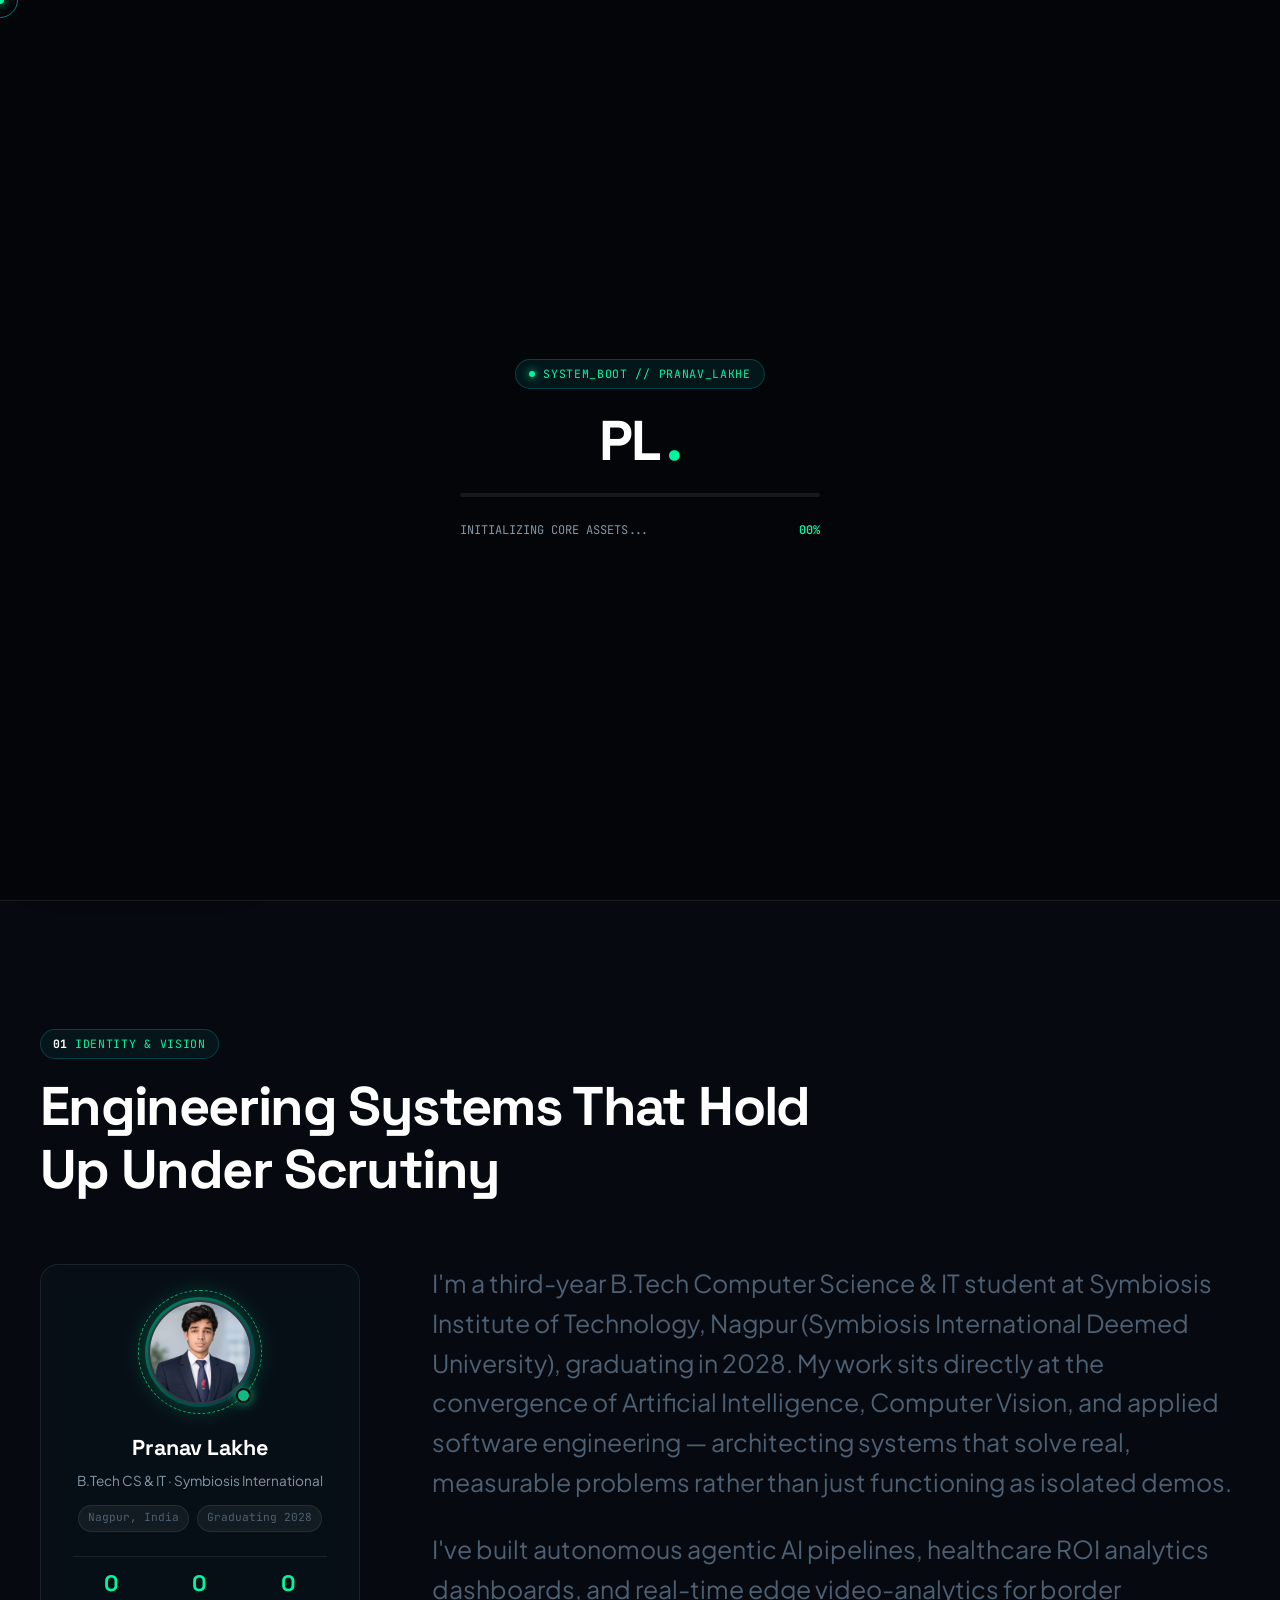
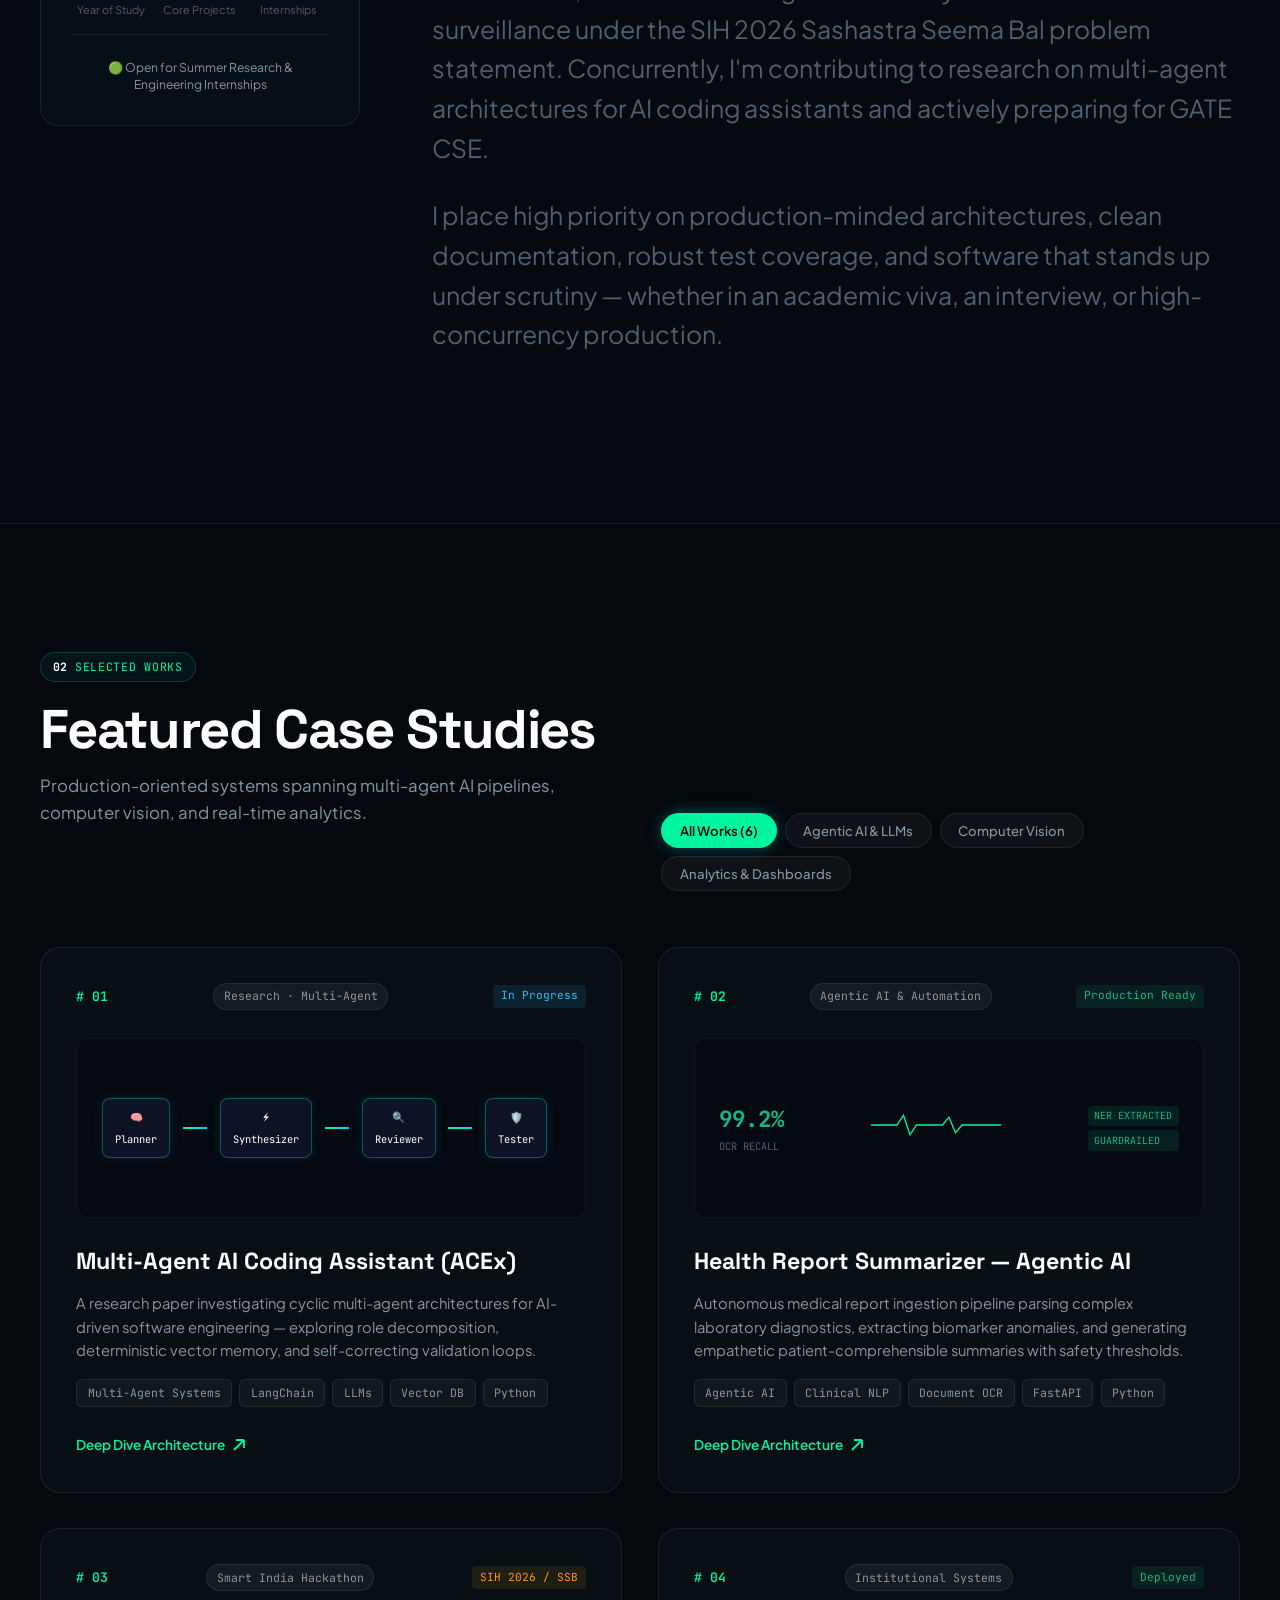
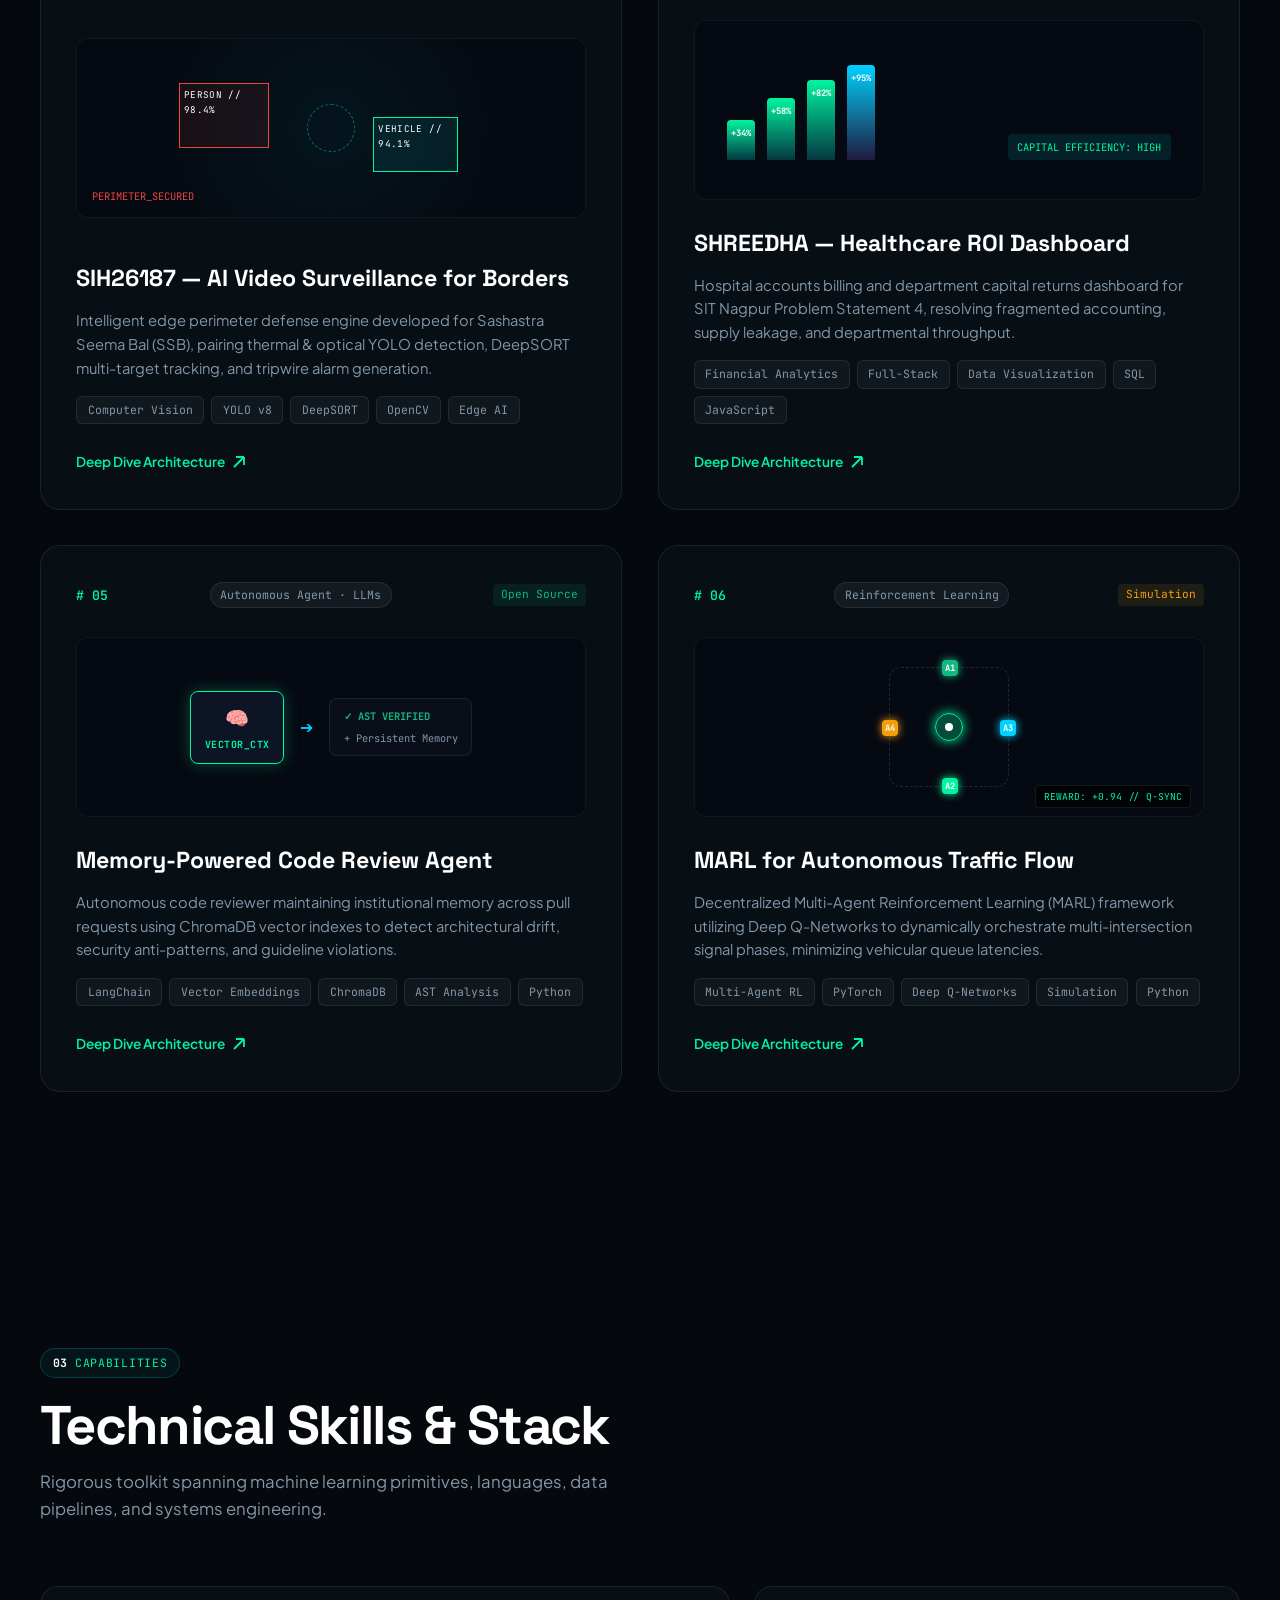
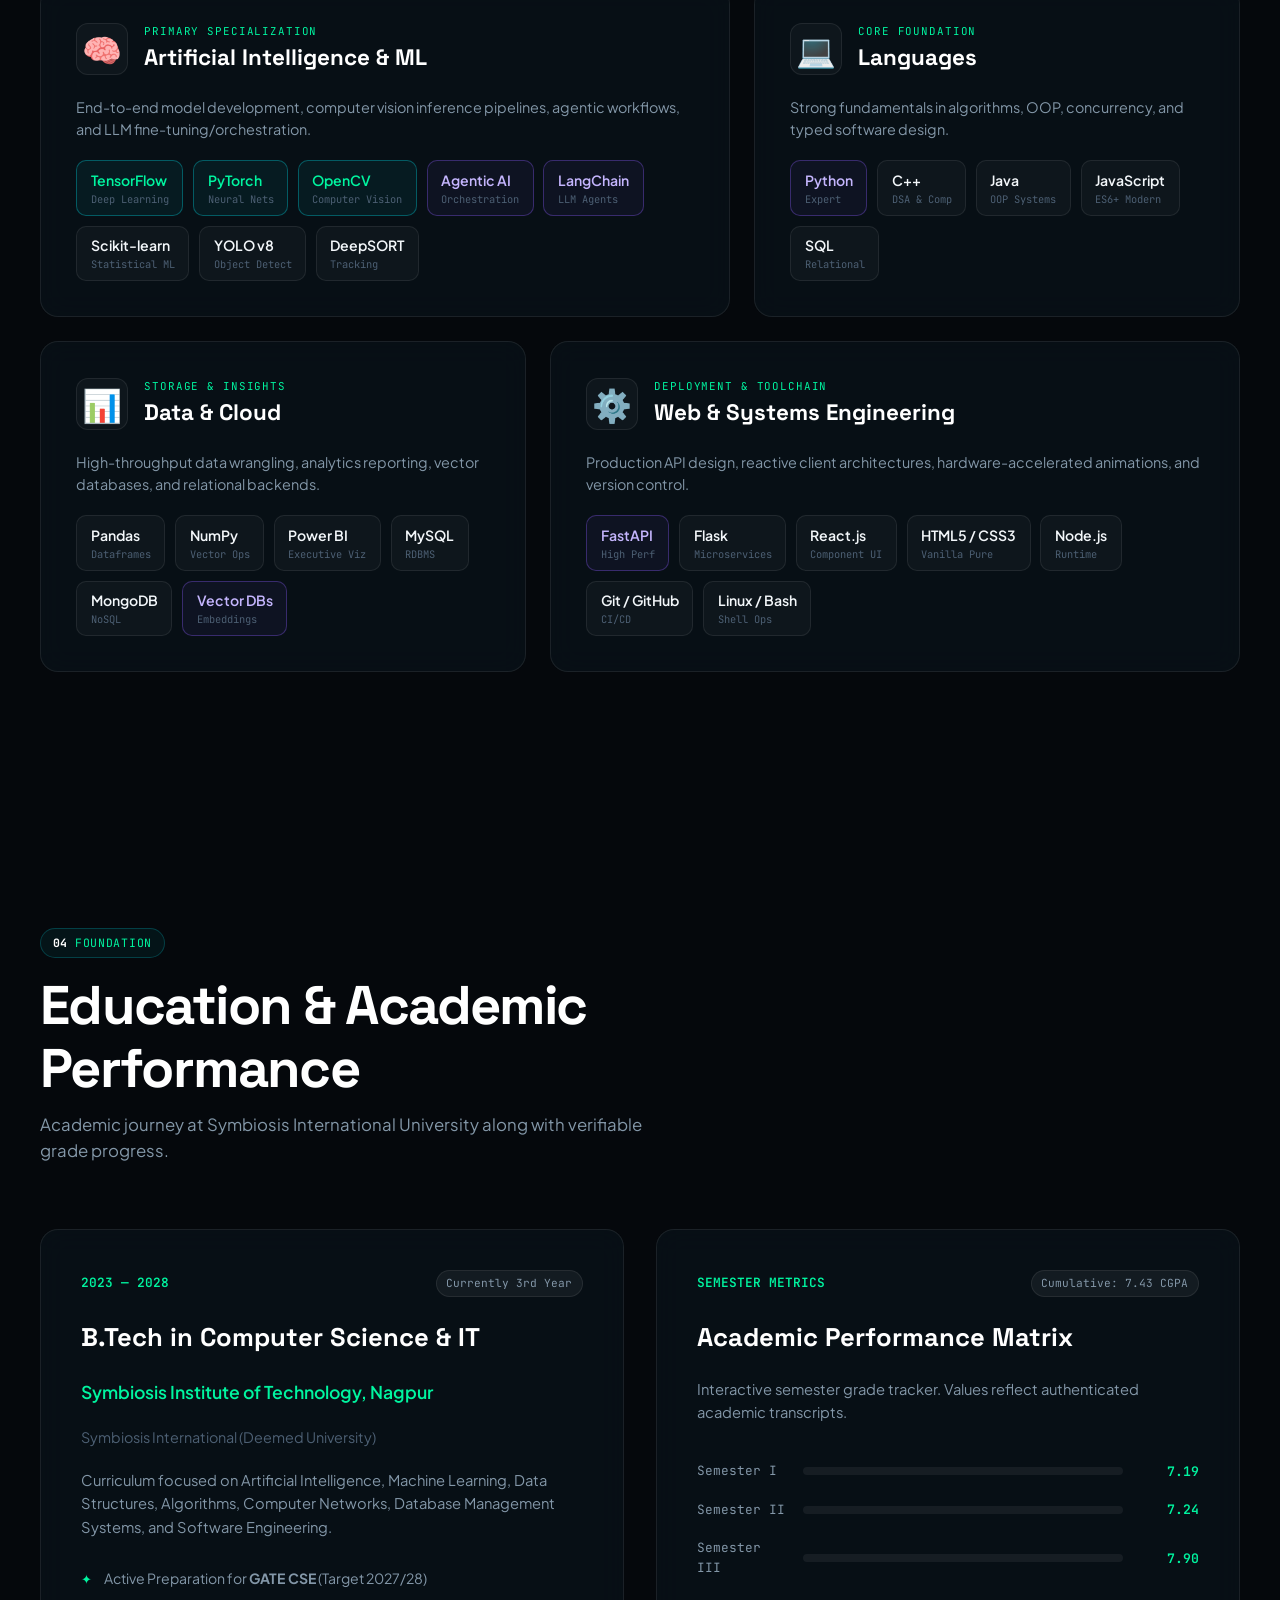
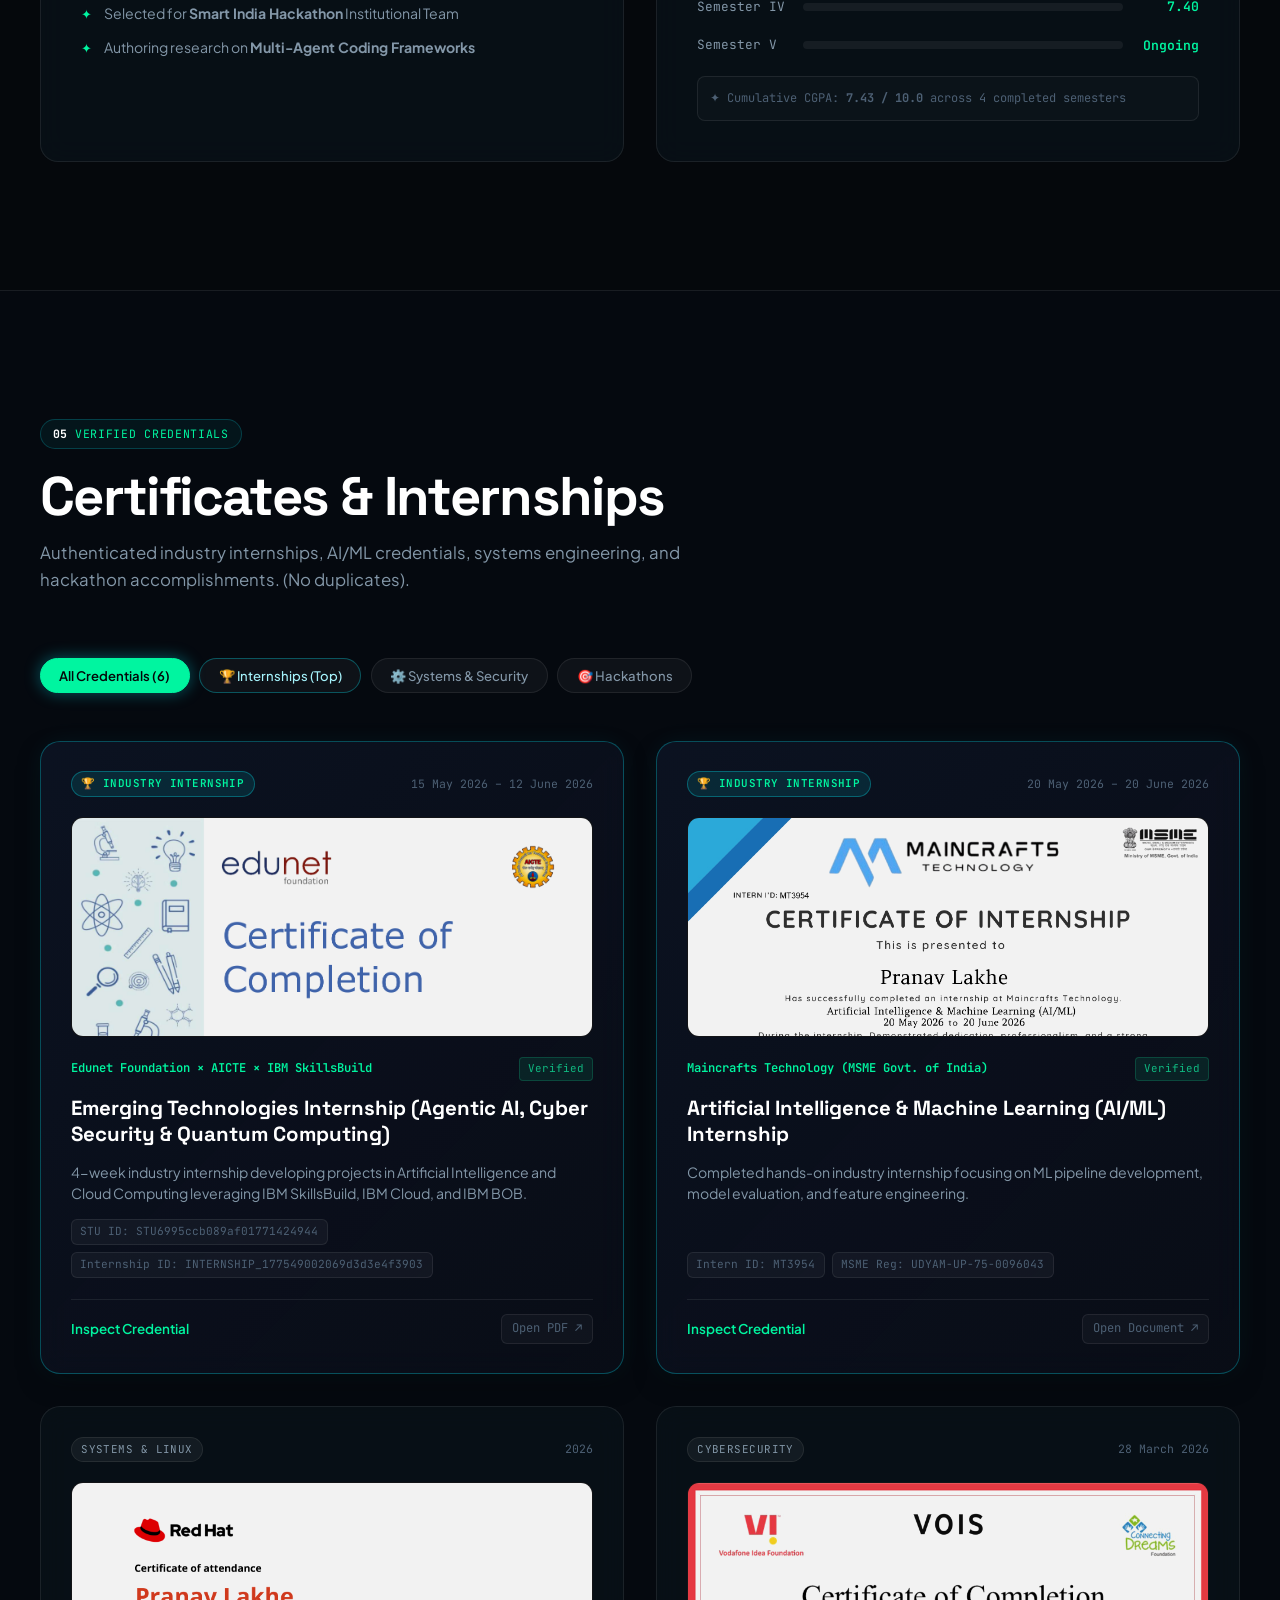
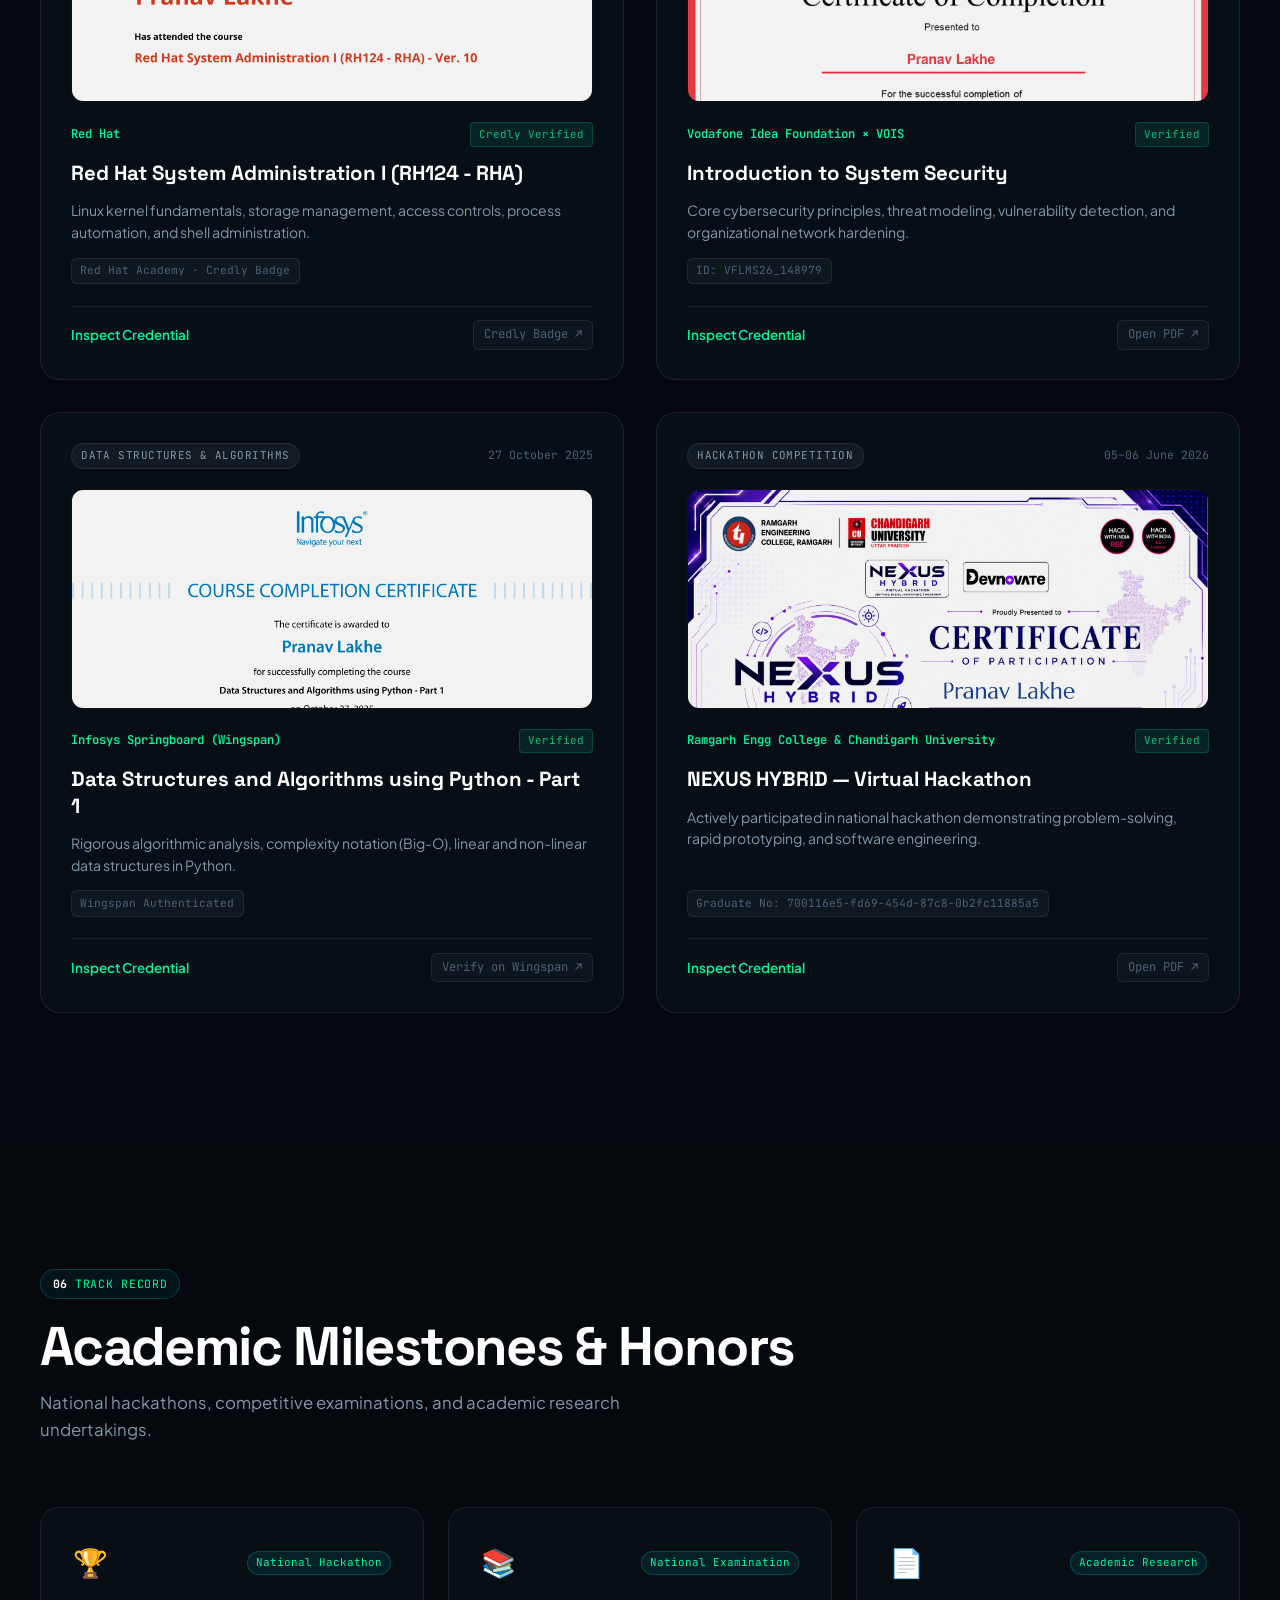
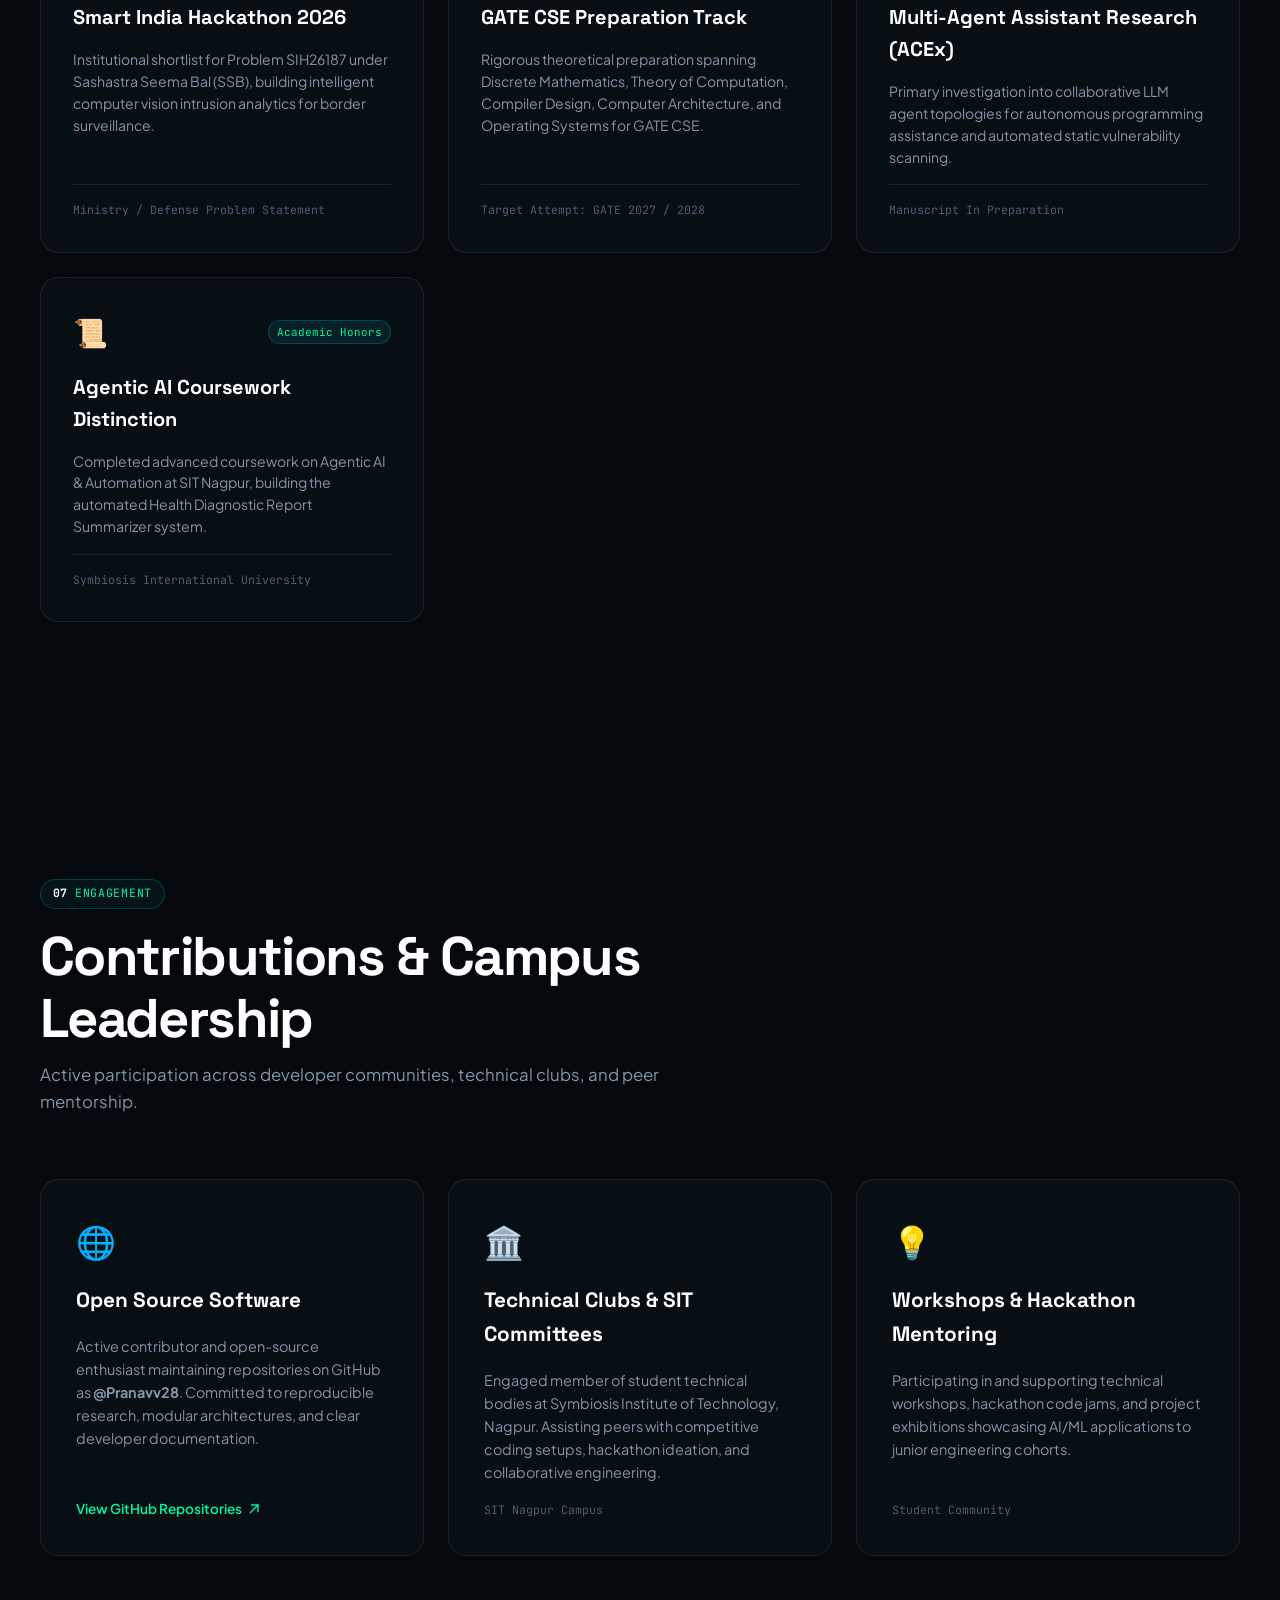
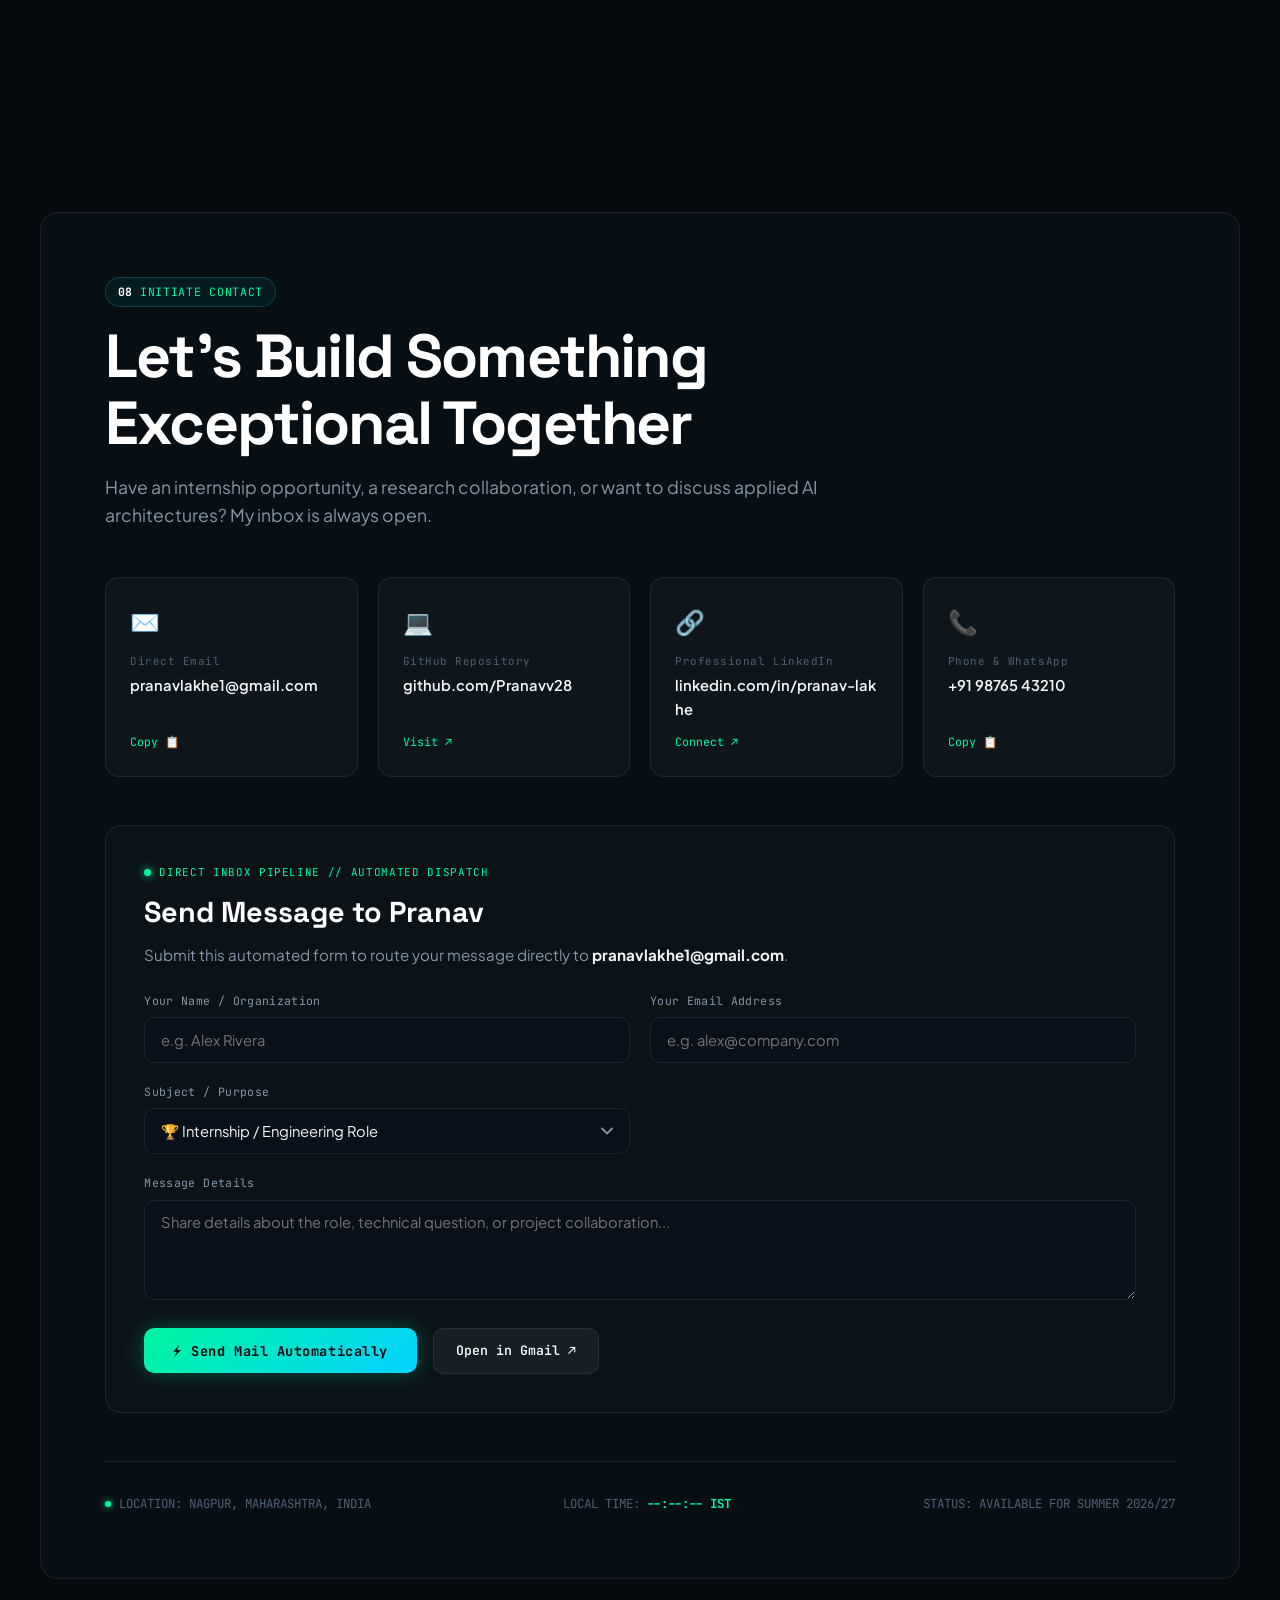
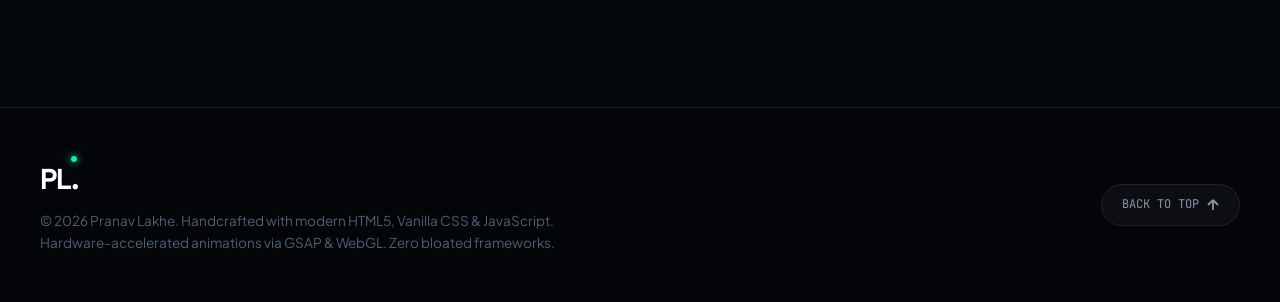
==== files/index.html @ 6ea64208 "Initial commit: Pranav Lakhe Developer Portfolio with dynamic multi-theme engine and authenticated c" ====
<!DOCTYPE html>
<html lang="en">

<head>
  <meta charset="UTF-8" />
  <meta name="viewport" content="width=device-width, initial-scale=1.0" />
  <meta name="description"
    content="Pranav Lakhe — B.Tech Computer Science & IT (2028) at SIT Nagpur. AI/ML Engineer specializing in Agentic AI pipelines, Computer Vision, and High-Performance Systems." />
  <meta name="theme-color" content="#06070a" />

  <!-- OpenGraph / Social Meta Tags -->
  <meta property="og:type" content="website" />
  <meta property="og:title" content="Pranav Lakhe — AI/ML & Systems Developer" />
  <meta property="og:description"
    content="B.Tech CS & IT student building Agentic AI, Computer Vision, and Production Systems." />
  <meta property="og:url" content="https://github.com/Pranavv28" />

  <!-- Favicon -->
  <link rel="icon"
    href="data:image/svg+xml,<svg xmlns='http://www.w3.org/2000/svg' viewBox='0 0 100 100'><text y='.9em' font-size='90'>⚡</text></svg>" />

  <!-- Typography: Google Fonts (Space Grotesk + Plus Jakarta Sans + JetBrains Mono) -->
  <link rel="preconnect" href="https://fonts.googleapis.com" />
  <link rel="preconnect" href="https://fonts.gstatic.com" crossorigin />
  <link
    href="https://fonts.googleapis.com/css2?family=JetBrains+Mono:wght@400;500;600&family=Plus+Jakarta+Sans:wght@300;400;500;600;700;800&family=Space+Grotesk:wght@500;600;700;800&display=swap"
    rel="stylesheet" />

  <title>Pranav Lakhe — AI/ML Engineer &amp; Systems Developer</title>
  <link rel="stylesheet" href="style.css" />
</head>

<body>

  <!-- Film Grain Overlay -->
  <div class="grain-overlay" aria-hidden="true"></div>

  <!-- Hardware-Accelerated Dynamic Live Background Canvas -->
  <canvas id="liveBackgroundCanvas" class="live-background-canvas" aria-hidden="true"></canvas>

  <!-- Preloader Screen -->
  <div class="preloader" id="preloader" aria-hidden="true">
    <div class="preloader-inner">
      <div class="preloader-badge">
        <span class="sys-dot"></span>
        <span class="sys-text">SYSTEM_BOOT // PRANAV_LAKHE</span>
      </div>
      <div class="preloader-brand">
        <span class="brand-monogram">PL</span>
        <span class="brand-accent">.</span>
      </div>
      <div class="preloader-progress-track">
        <div class="preloader-progress-fill" id="preloaderFill"></div>
      </div>
      <div class="preloader-status-row">
        <span class="preloader-log" id="preloaderLog">INITIALIZING CORE ASSETS...</span>
        <span class="preloader-counter" id="preloaderCounter">00%</span>
      </div>
    </div>
  </div>

  <!-- Dynamic Cursor -->
  <div class="custom-cursor" id="customCursor" aria-hidden="true">
    <div class="cursor-dot"></div>
    <div class="cursor-ring"></div>
    <div class="cursor-badge" id="cursorBadge">VIEW</div>
  </div>

  <!-- Scroll Progress Indicator -->
  <div class="scroll-progress-bar" id="progressBar" aria-hidden="true"></div>

  <!-- Navigation Bar -->
  <header class="site-header" id="navbar">
    <div class="nav-container">
      <a href="#hero" class="nav-brand" aria-label="Pranav Lakhe Home">
        <img src="profile.jpg" alt="Pranav Lakhe" class="nav-brand-avatar" />
        <span class="brand-letters">PL</span>
        <span class="brand-dot"></span>
        <span class="brand-tag">DEV // 2028</span>
      </a>

      <!-- Center Status Badge -->
      <div class="nav-status-badge">
        <span class="status-pulse"></span>
        <span class="status-text">AVAILABLE FOR RESEARCH &amp; ROLES</span>
      </div>

      <!-- Action & Navigation Links -->
      <nav class="nav-menu" id="navLinks" aria-label="Main Navigation">
        <ul class="nav-list">
          <li><a href="#about" class="nav-link"><span class="nav-idx">01</span> About</a></li>
          <li><a href="#projects" class="nav-link"><span class="nav-idx">02</span> Works</a></li>
          <li><a href="#skills" class="nav-link"><span class="nav-idx">03</span> Skills</a></li>
          <li><a href="#education" class="nav-link"><span class="nav-idx">04</span> Academic</a></li>
          <li><a href="#certificates" class="nav-link"><span class="nav-idx">05</span> Certificates</a></li>
          <li><a href="#achievements" class="nav-link"><span class="nav-idx">06</span> Milestones</a></li>
          <li><a href="#contact" class="nav-link"><span class="nav-idx">07</span> Contact</a></li>
        </ul>
      </nav>

      <div class="nav-actions">
        <!-- Interactive Theme Palette Switcher -->
        <button type="button" class="theme-palette-btn" id="themeToggleBtn"
          title="Switch Color Theme (Emerald / Violet / Solar / Cyan)" aria-label="Switch Theme Palette">
          <span class="theme-btn-icon">🎨</span>
          <span class="theme-btn-dot"></span>
          <span class="theme-title">Theme: <strong id="currentThemeLabel">Emerald</strong></span>
        </button>

        <button type="button" class="cmd-palette-btn" id="cmdTriggerBtn" title="Open Command Terminal (Ctrl + K)">
          <span class="cmd-icon">⚡</span>
          <span class="cmd-title">Cmd</span>
          <kbd class="cmd-shortcut">Ctrl K</kbd>
        </button>

        <button type="button" class="mobile-nav-toggle" id="navToggle" aria-label="Toggle navigation menu"
          aria-expanded="false">
          <span class="toggle-line"></span>
          <span class="toggle-line"></span>
        </button>
      </div>
    </div>
  </header>

  <!-- Main Content Wrap -->
  <main id="mainContent">

    <!-- HERO SECTION -->
    <section class="hero-section" id="hero">
      <!-- Ambient Canvas / 3D Background -->
      <div class="hero-canvas-wrap" id="vanta-hero" aria-hidden="true">
        <canvas id="neuralCanvas"></canvas>
        <div class="hero-radial-glow glow-cyan"></div>
        <div class="hero-radial-glow glow-violet"></div>
        <div class="hero-grid-pattern"></div>
      </div>

      <!-- Slanted Kinetic Marquee Tracks (Distinct High-Energy Background) -->
      <div class="hero-marquee-tracks" aria-hidden="true">
        <div class="marquee-track track-left" id="heroTrackLeft">
          <div class="marquee-stream">
            <span>AGENTIC AI</span><span class="star">✦</span>
            <span>COMPUTER VISION</span><span class="star">✦</span>
            <span>MULTI-AGENT SYSTEMS</span><span class="star">✦</span>
            <span>EDGE INFERENCE</span><span class="star">✦</span>
            <span>FULL-STACK ARCHITECTURE</span><span class="star">✦</span>
            <span>AGENTIC AI</span><span class="star">✦</span>
            <span>COMPUTER VISION</span><span class="star">✦</span>
            <span>MULTI-AGENT SYSTEMS</span><span class="star">✦</span>
          </div>
          <div class="marquee-stream" aria-hidden="true">
            <span>AGENTIC AI</span><span class="star">✦</span>
            <span>COMPUTER VISION</span><span class="star">✦</span>
            <span>MULTI-AGENT SYSTEMS</span><span class="star">✦</span>
            <span>EDGE INFERENCE</span><span class="star">✦</span>
            <span>FULL-STACK ARCHITECTURE</span><span class="star">✦</span>
            <span>AGENTIC AI</span><span class="star">✦</span>
            <span>COMPUTER VISION</span><span class="star">✦</span>
            <span>MULTI-AGENT SYSTEMS</span><span class="star">✦</span>
          </div>
        </div>

        <div class="marquee-track track-right" id="heroTrackRight">
          <div class="marquee-stream">
            <span>PRANAV LAKHE</span><span class="star">✦</span>
            <span>SIT NAGPUR '28</span><span class="star">✦</span>
            <span>SIH 2026 SURVEILLANCE</span><span class="star">✦</span>
            <span>GATE CSE ASPIRANT</span><span class="star">✦</span>
            <span>PROBLEM SOLVER</span><span class="star">✦</span>
            <span>PRANAV LAKHE</span><span class="star">✦</span>
            <span>SIT NAGPUR '28</span><span class="star">✦</span>
            <span>SIH 2026 SURVEILLANCE</span><span class="star">✦</span>
          </div>
          <div class="marquee-stream" aria-hidden="true">
            <span>PRANAV LAKHE</span><span class="star">✦</span>
            <span>SIT NAGPUR '28</span><span class="star">✦</span>
            <span>SIH 2026 SURVEILLANCE</span><span class="star">✦</span>
            <span>GATE CSE ASPIRANT</span><span class="star">✦</span>
            <span>PROBLEM SOLVER</span><span class="star">✦</span>
            <span>PRANAV LAKHE</span><span class="star">✦</span>
            <span>SIT NAGPUR '28</span><span class="star">✦</span>
            <span>SIH 2026 SURVEILLANCE</span><span class="star">✦</span>
          </div>
        </div>
      </div>

      <!-- Hero Centerpiece Stage -->
      <div class="hero-stage container">
        <div class="hero-telemetry-pill reveal">
          <img src="profile.jpg" alt="Pranav Lakhe" class="hero-pill-avatar" />
          <span class="telemetry-node"></span>
          <span class="telemetry-label">SIT NAGPUR </span>
          <span class="telemetry-badge">BATCH OF 2028</span>
        </div>

        <div class="hero-title-container">
          <p class="hero-kicker reveal">SOFTWARE ENGINEER &amp; AI RESEARCHER</p>
          <h1 class="hero-headline">
            <span class="hero-line reveal-line" data-scramble="PRANAV">PRANAV</span>
            <span class="hero-line hero-line-accent reveal-line" data-scramble="LAKHE">LAKHE</span>
          </h1>
          <div class="hero-aura-orb" aria-hidden="true"></div>
        </div>

        <p class="hero-lead reveal">
          Third-year <strong>B.Tech Computer Science &amp; IT</strong> student at
          <strong>Symbiosis Institute of Technology, Nagpur</strong>. Architecting agentic AI workflows,
          real-time video analytics, and production-ready intelligent software.
        </p>

        <div class="hero-actions-row reveal">
          <a href="#projects" class="btn btn-primary" data-cursor="EXPLORE">
            <span>Explore Works</span>
            <svg class="btn-arrow" width="12" height="12" viewBox="0 0 12 12" fill="none">
              <path d="M1 11L11 1M11 1H3M11 1V9" stroke="currentColor" stroke-width="1.8" stroke-linecap="round"
                stroke-linejoin="round" />
            </svg>
          </a>
          <button type="button" class="btn btn-secondary" id="heroCmdBtn" data-cursor="OPEN">
            <span class="icon">⚡</span>
            <span>Command Terminal</span>
          </button>
          <a href="resume.pdf" class="btn btn-ghost" id="resumeBtn" download data-cursor="DOWNLOAD">
            <span>Resume PDF</span>
            <svg class="btn-arrow" width="12" height="12" viewBox="0 0 12 12" fill="none">
              <path d="M6 1V8M6 8L3 5M6 8L9 5M1 11H11" stroke="currentColor" stroke-width="1.8" stroke-linecap="round"
                stroke-linejoin="round" />
            </svg>
          </a>
        </div>

        <!-- Scroll Cue -->
        <div class="hero-scroll-indicator" aria-hidden="true">
          <span class="scroll-mouse"><span class="mouse-wheel"></span></span>
          <span class="scroll-caption">SCROLL TO DISCOVER</span>
        </div>
      </div>
    </section>

    <!-- SECTION 01: ABOUT ME (Scroll-Driven Word Illumination) -->
    <section class="section about-section" id="about">
      <div class="container">
        <div class="section-meta-header reveal-up">
          <div class="section-badge">
            <span class="badge-idx">01</span>
            <span class="badge-name">IDENTITY &amp; VISION</span>
          </div>
          <h2 class="section-title">Engineering Systems That Hold Up Under Scrutiny</h2>
        </div>

        <div class="about-grid">
          <!-- Left: Cyber Metadata & Telemetry Card -->
          <div class="about-sidebar reveal-up">
            <div class="about-id-card liquid-card">
              <div class="id-card-avatar">
                <img src="profile.jpg" alt="Pranav Lakhe - Profile Picture" class="avatar-img" />
                <div class="avatar-ring"></div>
                <span class="avatar-status-dot" title="Active"></span>
              </div>
              <div class="id-card-info">
                <h3 class="id-name">Pranav Lakhe</h3>
                <p class="id-sub">B.Tech CS &amp; IT · Symbiosis International</p>
                <div class="id-tag-row">
                  <span class="id-pill">Nagpur, India</span>
                  <span class="id-pill">Graduating 2028</span>
                </div>
              </div>
              <div class="id-metrics-stack">
                <div class="id-metric-item">
                  <span class="metric-num stat-num" data-count="3">0</span>
                  <span class="metric-lbl">Year of Study</span>
                </div>
                <div class="id-metric-item">
                  <span class="metric-num stat-num" data-count="6">0</span>
                  <span class="metric-lbl">Core Projects</span>
                </div>
                <div class="id-metric-item">
                  <span class="metric-num stat-num" data-count="2">0</span>
                  <span class="metric-lbl">Internships</span>
                </div>
              </div>
              <div class="id-card-footer">
                <span class="id-status-text">🟢 Open for Summer Research &amp; Engineering Internships</span>
              </div>
            </div>
          </div>

          <!-- Right: Scroll-Driven Illuminating Statement -->
          <div class="about-content reveal-up">
            <div class="about-split-statement" id="aboutIlluminatedText">
              <!-- Rendered via JS with scroll-triggered word illumination -->
              <p class="illuminated-paragraph">
                I'm a third-year B.Tech Computer Science & IT student at Symbiosis Institute of Technology, Nagpur
                (Symbiosis International Deemed University), graduating in 2028. My work sits directly at the
                convergence of Artificial Intelligence, Computer Vision, and applied software engineering — architecting
                systems that solve real, measurable problems rather than just functioning as isolated demos.
              </p>
              <p class="illuminated-paragraph">
                I've built autonomous agentic AI pipelines, healthcare ROI analytics dashboards, and real-time edge
                video-analytics for border surveillance under the SIH 2026 Sashastra Seema Bal problem statement.
                Concurrently, I'm contributing to research on multi-agent architectures for AI coding assistants and
                actively preparing for GATE CSE.
              </p>
              <p class="illuminated-paragraph">
                I place high priority on production-minded architectures, clean documentation, robust test coverage, and
                software that stands up under scrutiny — whether in an academic viva, an interview, or high-concurrency
                production.
              </p>
            </div>
          </div>
        </div>
      </div>
    </section>

    <!-- SECTION 02: FEATURED CASES / WORKS -->
    <section class="section cases-section" id="projects">
      <div class="container">
        <div class="cases-header-row reveal-up">
          <div class="section-meta-header">
            <div class="section-badge">
              <span class="badge-idx">02</span>
              <span class="badge-name">SELECTED WORKS</span>
            </div>
            <h2 class="section-title">Featured Case Studies</h2>
            <p class="section-subtitle">Production-oriented systems spanning multi-agent AI pipelines, computer vision,
              and real-time analytics.</p>
          </div>

          <!-- Filter Pills -->
          <div class="case-filters" id="projectFilters" role="tablist" aria-label="Project Categories">
            <button class="filter-tab active" data-filter="all" role="tab" aria-selected="true">All Works (6)</button>
            <button class="filter-tab" data-filter="ai-agentic" role="tab" aria-selected="false">Agentic AI &amp;
              LLMs</button>
            <button class="filter-tab" data-filter="cv" role="tab" aria-selected="false">Computer Vision</button>
            <button class="filter-tab" data-filter="web-analytics" role="tab" aria-selected="false">Analytics &amp;
              Dashboards</button>
          </div>
        </div>

        <!-- Cases Showcase Grid -->
        <div class="cases-grid" id="projectList">

          <!-- CASE 01 -->
          <article class="case-card liquid-card reveal-up" data-category="ai-agentic" data-project-id="0">
            <div class="case-top-meta">
              <span class="case-num"># 01</span>
              <span class="case-cat-badge">Research · Multi-Agent</span>
              <span class="case-state-badge">In Progress</span>
            </div>

            <!-- Visual Schematic Frame -->
            <div class="case-visual-frame" data-cursor="VIEW">
              <div class="case-schematic schematic-agent">
                <div class="schematic-node node-planner">
                  <span class="node-icon">🧠</span>
                  <span class="node-lbl">Planner</span>
                </div>
                <div class="schematic-connector conn-1"></div>
                <div class="schematic-node node-coder">
                  <span class="node-icon">⚡</span>
                  <span class="node-lbl">Synthesizer</span>
                </div>
                <div class="schematic-connector conn-2"></div>
                <div class="schematic-node node-reviewer">
                  <span class="node-icon">🔍</span>
                  <span class="node-lbl">Reviewer</span>
                </div>
                <div class="schematic-connector conn-3"></div>
                <div class="schematic-node node-tester">
                  <span class="node-icon">🛡️</span>
                  <span class="node-lbl">Tester</span>
                </div>
                <div class="schematic-radar-circle"></div>
              </div>
            </div>

            <div class="case-content">
              <h3 class="case-title">Multi-Agent AI Coding Assistant (ACEx)</h3>
              <p class="case-description">
                A research paper investigating cyclic multi-agent architectures for AI-driven software engineering —
                exploring role decomposition, deterministic vector memory, and self-correcting validation loops.
              </p>
              <div class="case-stack-tags">
                <span class="stack-pill">Multi-Agent Systems</span>
                <span class="stack-pill">LangChain</span>
                <span class="stack-pill">LLMs</span>
                <span class="stack-pill">Vector DB</span>
                <span class="stack-pill">Python</span>
              </div>
              <div class="case-actions">
                <button type="button" class="btn-case-modal project-link-btn" data-open-modal="0">
                  <span>Deep Dive Architecture</span>
                  <svg width="12" height="12" viewBox="0 0 12 12" fill="none">
                    <path d="M1 11L11 1M11 1H3M11 1V9" stroke="currentColor" stroke-width="1.8" />
                  </svg>
                </button>
              </div>
            </div>
          </article>

          <!-- CASE 02 -->
          <article class="case-card liquid-card reveal-up" data-category="ai-agentic" data-project-id="1">
            <div class="case-top-meta">
              <span class="case-num"># 02</span>
              <span class="case-cat-badge">Agentic AI &amp; Automation</span>
              <span class="case-state-badge completed">Production Ready</span>
            </div>

            <!-- Visual Schematic Frame -->
            <div class="case-visual-frame" data-cursor="VIEW">
              <div class="case-schematic schematic-health">
                <div class="health-hud">
                  <div class="hud-stat-box">
                    <span class="hud-val">99.2%</span>
                    <span class="hud-key">OCR RECALL</span>
                  </div>
                  <div class="hud-waveform">
                    <svg viewBox="0 0 200 40" class="ecg-wave">
                      <path d="M0,20 L40,20 L50,5 L60,35 L70,20 L110,20 L120,8 L130,32 L140,20 L200,20" fill="none"
                        stroke="currentColor" stroke-width="2" />
                    </svg>
                  </div>
                  <div class="hud-tag-box">
                    <span class="hud-badge">NER EXTRACTED</span>
                    <span class="hud-badge">GUARDRAILED</span>
                  </div>
                </div>
              </div>
            </div>

            <div class="case-content">
              <h3 class="case-title">Health Report Summarizer — Agentic AI</h3>
              <p class="case-description">
                Autonomous medical report ingestion pipeline parsing complex laboratory diagnostics, extracting
                biomarker anomalies, and generating empathetic patient-comprehensible summaries with safety thresholds.
              </p>
              <div class="case-stack-tags">
                <span class="stack-pill">Agentic AI</span>
                <span class="stack-pill">Clinical NLP</span>
                <span class="stack-pill">Document OCR</span>
                <span class="stack-pill">FastAPI</span>
                <span class="stack-pill">Python</span>
              </div>
              <div class="case-actions">
                <button type="button" class="btn-case-modal project-link-btn" data-open-modal="1">
                  <span>Deep Dive Architecture</span>
                  <svg width="12" height="12" viewBox="0 0 12 12" fill="none">
                    <path d="M1 11L11 1M11 1H3M11 1V9" stroke="currentColor" stroke-width="1.8" />
                  </svg>
                </button>
              </div>
            </div>
          </article>

          <!-- CASE 03 -->
          <article class="case-card liquid-card reveal-up" data-category="cv" data-project-id="2">
            <div class="case-top-meta">
              <span class="case-num"># 03</span>
              <span class="case-cat-badge">Smart India Hackathon</span>
              <span class="case-state-badge prototype">SIH 2026 / SSB</span>
            </div>

            <!-- Visual Schematic Frame -->
            <div class="case-visual-frame" data-cursor="VIEW">
              <div class="case-schematic schematic-vision">
                <div class="vision-crosshair"></div>
                <div class="vision-target-box target-1">
                  <span class="target-lbl">PERSON // 98.4%</span>
                </div>
                <div class="vision-target-box target-2">
                  <span class="target-lbl">VEHICLE // 94.1%</span>
                </div>
                <div class="vision-tripwire">
                  <span class="tripwire-text">PERIMETER_SECURED</span>
                </div>
              </div>
            </div>

            <div class="case-content">
              <h3 class="case-title">SIH26187 — AI Video Surveillance for Borders</h3>
              <p class="case-description">
                Intelligent edge perimeter defense engine developed for Sashastra Seema Bal (SSB), pairing thermal &
                optical YOLO detection, DeepSORT multi-target tracking, and tripwire alarm generation.
              </p>
              <div class="case-stack-tags">
                <span class="stack-pill">Computer Vision</span>
                <span class="stack-pill">YOLO v8</span>
                <span class="stack-pill">DeepSORT</span>
                <span class="stack-pill">OpenCV</span>
                <span class="stack-pill">Edge AI</span>
              </div>
              <div class="case-actions">
                <button type="button" class="btn-case-modal project-link-btn" data-open-modal="2">
                  <span>Deep Dive Architecture</span>
                  <svg width="12" height="12" viewBox="0 0 12 12" fill="none">
                    <path d="M1 11L11 1M11 1H3M11 1V9" stroke="currentColor" stroke-width="1.8" />
                  </svg>
                </button>
              </div>
            </div>
          </article>

          <!-- CASE 04 -->
          <article class="case-card liquid-card reveal-up" data-category="web-analytics" data-project-id="3">
            <div class="case-top-meta">
              <span class="case-num"># 04</span>
              <span class="case-cat-badge">Institutional Systems</span>
              <span class="case-state-badge completed">Deployed</span>
            </div>

            <!-- Visual Schematic Frame -->
            <div class="case-visual-frame" data-cursor="VIEW">
              <div class="case-schematic schematic-roi">
                <div class="roi-chart-bar-group">
                  <div class="roi-bar b1"><span class="roi-val">+34%</span></div>
                  <div class="roi-bar b2"><span class="roi-val">+58%</span></div>
                  <div class="roi-bar b3"><span class="roi-val">+82%</span></div>
                  <div class="roi-bar b4"><span class="roi-val">+95%</span></div>
                </div>
                <div class="roi-metric-chip">
                  <span>CAPITAL EFFICIENCY: HIGH</span>
                </div>
              </div>
            </div>

            <div class="case-content">
              <h3 class="case-title">SHREEDHA — Healthcare ROI Dashboard</h3>
              <p class="case-description">
                Hospital accounts billing and department capital returns dashboard for SIT Nagpur Problem Statement 4,
                resolving fragmented accounting, supply leakage, and departmental throughput.
              </p>
              <div class="case-stack-tags">
                <span class="stack-pill">Financial Analytics</span>
                <span class="stack-pill">Full-Stack</span>
                <span class="stack-pill">Data Visualization</span>
                <span class="stack-pill">SQL</span>
                <span class="stack-pill">JavaScript</span>
              </div>
              <div class="case-actions">
                <button type="button" class="btn-case-modal project-link-btn" data-open-modal="3">
                  <span>Deep Dive Architecture</span>
                  <svg width="12" height="12" viewBox="0 0 12 12" fill="none">
                    <path d="M1 11L11 1M11 1H3M11 1V9" stroke="currentColor" stroke-width="1.8" />
                  </svg>
                </button>
              </div>
            </div>
          </article>

          <!-- CASE 05: MEMORY-POWERED CODE REVIEW AGENT -->
          <article class="case-card liquid-card reveal-up" data-category="ai-agentic" data-project-id="4">
            <div class="case-top-meta">
              <span class="case-num"># 05</span>
              <span class="case-cat-badge">Autonomous Agent · LLMs</span>
              <span class="case-state-badge completed">Open Source</span>
            </div>

            <!-- Visual Schematic Frame -->
            <div class="case-visual-frame" data-cursor="VIEW">
              <div class="case-schematic schematic-memory">
                <div class="mem-vector-core">
                  <span class="mem-icon">🧠</span>
                  <span class="mem-tag">VECTOR_CTX</span>
                </div>
                <div class="mem-arrow">➔</div>
                <div class="mem-review-card">
                  <span class="review-status">✓ AST VERIFIED</span>
                  <span class="review-comment">+ Persistent Memory</span>
                </div>
              </div>
            </div>

            <div class="case-content">
              <h3 class="case-title">Memory-Powered Code Review Agent</h3>
              <p class="case-description">
                Autonomous code reviewer maintaining institutional memory across pull requests using ChromaDB vector
                indexes to detect architectural drift, security anti-patterns, and guideline violations.
              </p>
              <div class="case-stack-tags">
                <span class="stack-pill">LangChain</span>
                <span class="stack-pill">Vector Embeddings</span>
                <span class="stack-pill">ChromaDB</span>
                <span class="stack-pill">AST Analysis</span>
                <span class="stack-pill">Python</span>
              </div>
              <div class="case-actions">
                <button type="button" class="btn-case-modal project-link-btn" data-open-modal="4">
                  <span>Deep Dive Architecture</span>
                  <svg width="12" height="12" viewBox="0 0 12 12" fill="none">
                    <path d="M1 11L11 1M11 1H3M11 1V9" stroke="currentColor" stroke-width="1.8" />
                  </svg>
                </button>
              </div>
            </div>
          </article>

          <!-- CASE 06: MARL FOR AUTONOMOUS TRAFFIC FLOW -->
          <article class="case-card liquid-card reveal-up" data-category="ai-agentic" data-project-id="5">
            <div class="case-top-meta">
              <span class="case-num"># 06</span>
              <span class="case-cat-badge">Reinforcement Learning</span>
              <span class="case-state-badge prototype">Simulation</span>
            </div>

            <!-- Visual Schematic Frame -->
            <div class="case-visual-frame" data-cursor="VIEW">
              <div class="case-schematic schematic-marl">
                <div class="marl-crossroad">
                  <div class="marl-center-hub">
                    <div class="marl-node-pulse"></div>
                  </div>
                  <div class="marl-car car-north">A1</div>
                  <div class="marl-car car-south">A2</div>
                  <div class="marl-car car-east">A3</div>
                  <div class="marl-car car-west">A4</div>
                </div>
                <div class="marl-telemetry-chip">REWARD: +0.94 // Q-SYNC</div>
              </div>
            </div>

            <div class="case-content">
              <h3 class="case-title">MARL for Autonomous Traffic Flow</h3>
              <p class="case-description">
                Decentralized Multi-Agent Reinforcement Learning (MARL) framework utilizing Deep Q-Networks to
                dynamically
                orchestrate multi-intersection signal phases, minimizing vehicular queue latencies.
              </p>
              <div class="case-stack-tags">
                <span class="stack-pill">Multi-Agent RL</span>
                <span class="stack-pill">PyTorch</span>
                <span class="stack-pill">Deep Q-Networks</span>
                <span class="stack-pill">Simulation</span>
                <span class="stack-pill">Python</span>
              </div>
              <div class="case-actions">
                <button type="button" class="btn-case-modal project-link-btn" data-open-modal="5">
                  <span>Deep Dive Architecture</span>
                  <svg width="12" height="12" viewBox="0 0 12 12" fill="none">
                    <path d="M1 11L11 1M11 1H3M11 1V9" stroke="currentColor" stroke-width="1.8" />
                  </svg>
                </button>
              </div>
            </div>
          </article>

        </div>
      </div>
    </section>

    <!-- SECTION 03: TECHNICAL SKILLS (Bento Grid Matrix) -->
    <section class="section skills-section" id="skills">
      <div class="container">
        <div class="section-meta-header reveal-up">
          <div class="section-badge">
            <span class="badge-idx">03</span>
            <span class="badge-name">CAPABILITIES</span>
          </div>
          <h2 class="section-title">Technical Skills &amp; Stack</h2>
          <p class="section-subtitle">Rigorous toolkit spanning machine learning primitives, languages, data pipelines,
            and systems engineering.</p>
        </div>

        <div class="bento-grid">
          <!-- Card 1: AI / Machine Learning (Large Span 7) -->
          <div class="bento-card bento-span-7 liquid-card reveal-up">
            <div class="bento-header">
              <div class="bento-icon-badge">🧠</div>
              <div>
                <span class="bento-sub">PRIMARY SPECIALIZATION</span>
                <h3 class="bento-title">Artificial Intelligence &amp; ML</h3>
              </div>
            </div>
            <p class="bento-desc">
              End-to-end model development, computer vision inference pipelines, agentic workflows, and LLM
              fine-tuning/orchestration.
            </p>
            <div class="skill-chips-wrap">
              <span class="skill-chip primary"><span>TensorFlow</span><small>Deep Learning</small></span>
              <span class="skill-chip primary"><span>PyTorch</span><small>Neural Nets</small></span>
              <span class="skill-chip primary"><span>OpenCV</span><small>Computer Vision</small></span>
              <span class="skill-chip highlight"><span>Agentic AI</span><small>Orchestration</small></span>
              <span class="skill-chip highlight"><span>LangChain</span><small>LLM Agents</small></span>
              <span class="skill-chip"><span>Scikit-learn</span><small>Statistical ML</small></span>
              <span class="skill-chip"><span>YOLO v8</span><small>Object Detect</small></span>
              <span class="skill-chip"><span>DeepSORT</span><small>Tracking</small></span>
            </div>
          </div>

          <!-- Card 2: Programming Languages (Span 5) -->
          <div class="bento-card bento-span-5 liquid-card reveal-up">
            <div class="bento-header">
              <div class="bento-icon-badge">💻</div>
              <div>
                <span class="bento-sub">CORE FOUNDATION</span>
                <h3 class="bento-title">Languages</h3>
              </div>
            </div>
            <p class="bento-desc">Strong fundamentals in algorithms, OOP, concurrency, and typed software design.</p>
            <div class="skill-chips-wrap">
              <span class="skill-chip highlight"><span>Python</span><small>Expert</small></span>
              <span class="skill-chip"><span>C++</span><small>DSA &amp; Comp</small></span>
              <span class="skill-chip"><span>Java</span><small>OOP Systems</small></span>
              <span class="skill-chip"><span>JavaScript</span><small>ES6+ Modern</small></span>
              <span class="skill-chip"><span>SQL</span><small>Relational</small></span>
            </div>
          </div>

          <!-- Card 3: Data & Cloud Infrastructure (Span 5) -->
          <div class="bento-card bento-span-5 liquid-card reveal-up">
            <div class="bento-header">
              <div class="bento-icon-badge">📊</div>
              <div>
                <span class="bento-sub">STORAGE &amp; INSIGHTS</span>
                <h3 class="bento-title">Data &amp; Cloud</h3>
              </div>
            </div>
            <p class="bento-desc">High-throughput data wrangling, analytics reporting, vector databases, and relational
              backends.</p>
            <div class="skill-chips-wrap">
              <span class="skill-chip"><span>Pandas</span><small>Dataframes</small></span>
              <span class="skill-chip"><span>NumPy</span><small>Vector Ops</small></span>
              <span class="skill-chip"><span>Power BI</span><small>Executive Viz</small></span>
              <span class="skill-chip"><span>MySQL</span><small>RDBMS</small></span>
              <span class="skill-chip"><span>MongoDB</span><small>NoSQL</small></span>
              <span class="skill-chip highlight"><span>Vector DBs</span><small>Embeddings</small></span>
            </div>
          </div>

          <!-- Card 4: Web & Applied Systems (Span 7) -->
          <div class="bento-card bento-span-7 liquid-card reveal-up">
            <div class="bento-header">
              <div class="bento-icon-badge">⚙️</div>
              <div>
                <span class="bento-sub">DEPLOYMENT &amp; TOOLCHAIN</span>
                <h3 class="bento-title">Web &amp; Systems Engineering</h3>
              </div>
            </div>
            <p class="bento-desc">Production API design, reactive client architectures, hardware-accelerated animations,
              and version control.</p>
            <div class="skill-chips-wrap">
              <span class="skill-chip highlight"><span>FastAPI</span><small>High Perf</small></span>
              <span class="skill-chip"><span>Flask</span><small>Microservices</small></span>
              <span class="skill-chip"><span>React.js</span><small>Component UI</small></span>
              <span class="skill-chip"><span>HTML5 / CSS3</span><small>Vanilla Pure</small></span>
              <span class="skill-chip"><span>Node.js</span><small>Runtime</small></span>
              <span class="skill-chip"><span>Git / GitHub</span><small>CI/CD</small></span>
              <span class="skill-chip"><span>Linux / Bash</span><small>Shell Ops</small></span>
            </div>
          </div>
        </div>
      </div>
    </section>

    <!-- SECTION 04: ACADEMIC PERFORMANCE & EDUCATION -->
    <section class="section edu-section" id="education">
      <div class="container">
        <div class="section-meta-header reveal-up">
          <div class="section-badge">
            <span class="badge-idx">04</span>
            <span class="badge-name">FOUNDATION</span>
          </div>
          <h2 class="section-title">Education &amp; Academic Performance</h2>
          <p class="section-subtitle">Academic journey at Symbiosis International University along with verifiable grade
            progress.</p>
        </div>

        <div class="edu-grid">
          <!-- Degree Card -->
          <div class="edu-timeline-card liquid-card reveal-up">
            <div class="edu-card-header">
              <span class="edu-period">2023 — 2028</span>
              <span class="edu-status-pill">Currently 3rd Year</span>
            </div>
            <h3 class="edu-degree">B.Tech in Computer Science &amp; IT</h3>
            <h4 class="edu-college">Symbiosis Institute of Technology, Nagpur</h4>
            <p class="edu-university">Symbiosis International (Deemed University)</p>
            <p class="edu-summary">
              Curriculum focused on Artificial Intelligence, Machine Learning, Data Structures, Algorithms, Computer
              Networks, Database Management Systems, and Software Engineering.
            </p>
            <div class="edu-highlights">
              <div class="highlight-item">
                <span class="highlight-bullet">✦</span>
                <span>Active Preparation for <strong>GATE CSE</strong> (Target 2027/28)</span>
              </div>
              <div class="highlight-item">
                <span class="highlight-bullet">✦</span>
                <span>Selected for <strong>Smart India Hackathon</strong> Institutional Team</span>
              </div>
              <div class="highlight-item">
                <span class="highlight-bullet">✦</span>
                <span>Authoring research on <strong>Multi-Agent Coding Frameworks</strong></span>
              </div>
            </div>
          </div>

          <!-- Academic Performance (CGPA Visualizer) -->
          <div class="edu-cgpa-card liquid-card reveal-up">
            <div class="edu-card-header">
              <span class="edu-period">SEMESTER METRICS</span>
              <span class="edu-status-pill">Cumulative: 7.43 CGPA</span>
            </div>
            <h3 class="edu-degree">Academic Performance Matrix</h3>
            <p class="edu-summary">Interactive semester grade tracker. Values reflect authenticated academic
              transcripts.</p>

            <div class="cgpa-bars-container">
              <div class="cgpa-bar-row">
                <span class="cgpa-sem">Semester I</span>
                <div class="cgpa-track">
                  <div class="cgpa-fill" data-score="7.19" style="width: 0%"></div>
                </div>
                <span class="cgpa-value">7.19</span>
              </div>

              <div class="cgpa-bar-row">
                <span class="cgpa-sem">Semester II</span>
                <div class="cgpa-track">
                  <div class="cgpa-fill" data-score="7.24" style="width: 0%"></div>
                </div>
                <span class="cgpa-value">7.24</span>
              </div>

              <div class="cgpa-bar-row">
                <span class="cgpa-sem">Semester III</span>
                <div class="cgpa-track">
                  <div class="cgpa-fill" data-score="7.90" style="width: 0%"></div>
                </div>
                <span class="cgpa-value">7.90</span>
              </div>

              <div class="cgpa-bar-row">
                <span class="cgpa-sem">Semester IV</span>
                <div class="cgpa-track">
                  <div class="cgpa-fill" data-score="7.40" style="width: 0%"></div>
                </div>
                <span class="cgpa-value">7.40</span>
              </div>

              <div class="cgpa-bar-row">
                <span class="cgpa-sem">Semester V</span>
                <div class="cgpa-track">
                  <div class="cgpa-fill" data-score="0" style="width: 0%"></div>
                </div>
                <span class="cgpa-value">Ongoing</span>
              </div>
            </div>

            <div class="cgpa-note">
              <span>✦ Cumulative CGPA: <strong>7.43 / 10.0</strong> across 4 completed semesters</span>
            </div>
          </div>
        </div>
      </div>
    </section>

    <!-- SECTION 05: CERTIFICATES & CREDENTIALS SYSTEM -->
    <section class="section certificates-section" id="certificates">
      <div class="container">
        <div class="section-meta-header reveal-up">
          <div class="section-badge">
            <span class="badge-idx">05</span>
            <span class="badge-name">VERIFIED CREDENTIALS</span>
          </div>
          <h2 class="section-title">Certificates &amp; Internships</h2>
          <p class="section-subtitle">Authenticated industry internships, AI/ML credentials, systems engineering, and
            hackathon accomplishments. (No duplicates).</p>
        </div>

        <!-- Filter Chips -->
        <div class="cert-filters" id="certFilters" role="tablist" aria-label="Certificate Filters">
          <button class="cert-tab active" data-cert-filter="all" role="tab" aria-selected="true">All Credentials
            (6)</button>
          <button class="cert-tab highlight-tab" data-cert-filter="internship" role="tab" aria-selected="false">🏆
            Internships (Top)</button>
          <button class="cert-tab" data-cert-filter="systems" role="tab" aria-selected="false">⚙️ Systems &amp;
            Security</button>
          <button class="cert-tab" data-cert-filter="hackathon" role="tab" aria-selected="false">🎯 Hackathons</button>
        </div>

        <!-- Certificates Grid (INTERNSHIPS PROMINENTLY AT TOP) -->
        <div class="certificates-grid" id="certificatesGrid">

          <!-- 01: EDUNET FOUNDATION & AICTE x IBM SKILLSBUILD INTERNSHIP (TOP) -->
          <article class="cert-card cert-featured-card liquid-card reveal-up" data-cert-type="internship"
            data-cert-id="0">
            <div class="cert-badge-ribbon">
              <span class="cert-flag highlight-flag">🏆 INDUSTRY INTERNSHIP</span>
              <span class="cert-period">15 May 2026 – 12 June 2026</span>
            </div>
            <div class="cert-preview-box" data-cursor="INSPECT">
              <img src="certificates/previews/edunet-ibm-internship.png" alt="Edunet IBM Internship Certificate"
                class="cert-thumb" loading="lazy" />
              <div class="cert-hover-overlay">
                <span class="cert-inspect-pill">Quick Inspect 🔍</span>
              </div>
            </div>
            <div class="cert-body">
              <div class="cert-meta-row">
                <span class="cert-issuer">Edunet Foundation × AICTE × IBM SkillsBuild</span>
                <span class="cert-status-badge verified">Verified</span>
              </div>
              <h3 class="cert-title">Emerging Technologies Internship (Agentic AI, Cyber Security &amp; Quantum
                Computing)</h3>
              <p class="cert-desc">
                4-week industry internship developing projects in Artificial Intelligence and Cloud Computing leveraging
                IBM SkillsBuild, IBM Cloud, and IBM BOB.
              </p>
              <div class="cert-tags">
                <span>STU ID: STU6995ccb089af01771424944</span>
                <span>Internship ID: INTERNSHIP_177549002069d3d3e4f3903</span>
              </div>
              <div class="cert-actions">
                <button type="button" class="btn-cert-open" data-cert-modal="0">Inspect Credential</button>
                <a href="certificates/PRANAV LAKHE.pdf" target="_blank" rel="noopener noreferrer" class="btn-cert-pdf"
                  title="Open Authenticated PDF">Open PDF ↗</a>
              </div>
            </div>
          </article>

          <!-- 02: MAINCRAFTS TECHNOLOGY INTERNSHIP (TOP) -->
          <article class="cert-card cert-featured-card liquid-card reveal-up" data-cert-type="internship"
            data-cert-id="1">
            <div class="cert-badge-ribbon">
              <span class="cert-flag highlight-flag">🏆 INDUSTRY INTERNSHIP</span>
              <span class="cert-period">20 May 2026 – 20 June 2026</span>
            </div>
            <div class="cert-preview-box" data-cursor="INSPECT">
              <img src="certificates/previews/maincrafts-internship.jpg" alt="Maincrafts AI/ML Internship Certificate"
                class="cert-thumb" loading="lazy" />
              <div class="cert-hover-overlay">
                <span class="cert-inspect-pill">Quick Inspect 🔍</span>
              </div>
            </div>
            <div class="cert-body">
              <div class="cert-meta-row">
                <span class="cert-issuer">Maincrafts Technology (MSME Govt. of India)</span>
                <span class="cert-status-badge verified">Verified</span>
              </div>
              <h3 class="cert-title">Artificial Intelligence &amp; Machine Learning (AI/ML) Internship</h3>
              <p class="cert-desc">
                Completed hands-on industry internship focusing on ML pipeline development, model evaluation, and
                feature engineering.
              </p>
              <div class="cert-tags">
                <span>Intern ID: MT3954</span>
                <span>MSME Reg: UDYAM-UP-75-0096043</span>
              </div>
              <div class="cert-actions">
                <button type="button" class="btn-cert-open" data-cert-modal="1">Inspect Credential</button>
                <a href="certificates/Maincrafts Certificate of Internship-38_page-0001.jpg" target="_blank"
                  rel="noopener noreferrer" class="btn-cert-pdf" title="Open Authenticated Document">Open Document ↗</a>
              </div>
            </div>
          </article>

          <!-- 03: RED HAT SYSTEM ADMINISTRATION (RH124) -->
          <article class="cert-card liquid-card reveal-up" data-cert-type="systems" data-cert-id="2">
            <div class="cert-badge-ribbon">
              <span class="cert-flag">SYSTEMS &amp; LINUX</span>
              <span class="cert-period">2026</span>
            </div>
            <div class="cert-preview-box" data-cursor="INSPECT">
              <img src="certificates/previews/redhat-system-admin.png" alt="Red Hat RH124 Certificate"
                class="cert-thumb" loading="lazy" />
              <div class="cert-hover-overlay">
                <span class="cert-inspect-pill">Quick Inspect 🔍</span>
              </div>
            </div>
            <div class="cert-body">
              <div class="cert-meta-row">
                <span class="cert-issuer">Red Hat</span>
                <span class="cert-status-badge verified">Credly Verified</span>
              </div>
              <h3 class="cert-title">Red Hat System Administration I (RH124 - RHA)</h3>
              <p class="cert-desc">
                Linux kernel fundamentals, storage management, access controls, process automation, and shell
                administration.
              </p>
              <div class="cert-tags">
                <span>Red Hat Academy · Credly Badge</span>
              </div>
              <div class="cert-actions">
                <button type="button" class="btn-cert-open" data-cert-modal="2">Inspect Credential</button>
                <a href="https://www.credly.com/badges/990411b5-d6e2-46e5-8585-704d48728e31" target="_blank"
                  rel="noopener noreferrer" class="btn-cert-pdf">Credly Badge ↗</a>
              </div>
            </div>
          </article>

          <!-- 04: VODAFONE IDEA & VOIS SYSTEM SECURITY -->
          <article class="cert-card liquid-card reveal-up" data-cert-type="systems" data-cert-id="3">
            <div class="cert-badge-ribbon">
              <span class="cert-flag">CYBERSECURITY</span>
              <span class="cert-period">28 March 2026</span>
            </div>
            <div class="cert-preview-box" data-cursor="INSPECT">
              <img src="certificates/previews/vois-system-security.png" alt="VOIS System Security Certificate"
                class="cert-thumb" loading="lazy" />
              <div class="cert-hover-overlay">
                <span class="cert-inspect-pill">Quick Inspect 🔍</span>
              </div>
            </div>
            <div class="cert-body">
              <div class="cert-meta-row">
                <span class="cert-issuer">Vodafone Idea Foundation × VOIS</span>
                <span class="cert-status-badge verified">Verified</span>
              </div>
              <h3 class="cert-title">Introduction to System Security</h3>
              <p class="cert-desc">
                Core cybersecurity principles, threat modeling, vulnerability detection, and organizational network
                hardening.
              </p>
              <div class="cert-tags">
                <span>ID: VFLMS26_148979</span>
              </div>
              <div class="cert-actions">
                <button type="button" class="btn-cert-open" data-cert-modal="3">Inspect Credential</button>
                <a href="certificates/Certificate.pdf" target="_blank" rel="noopener noreferrer"
                  class="btn-cert-pdf">Open PDF ↗</a>
              </div>
            </div>
          </article>

          <!-- 05: INFOSYS SPRINGBOARD DSA PYTHON -->
          <article class="cert-card liquid-card reveal-up" data-cert-type="systems" data-cert-id="4">
            <div class="cert-badge-ribbon">
              <span class="cert-flag">DATA STRUCTURES &amp; ALGORITHMS</span>
              <span class="cert-period">27 October 2025</span>
            </div>
            <div class="cert-preview-box" data-cursor="INSPECT">
              <img src="certificates/previews/infosys-dsa-python.png" alt="Infosys DSA using Python Certificate"
                class="cert-thumb" loading="lazy" />
              <div class="cert-hover-overlay">
                <span class="cert-inspect-pill">Quick Inspect 🔍</span>
              </div>
            </div>
            <div class="cert-body">
              <div class="cert-meta-row">
                <span class="cert-issuer">Infosys Springboard (Wingspan)</span>
                <span class="cert-status-badge verified">Verified</span>
              </div>
              <h3 class="cert-title">Data Structures and Algorithms using Python - Part 1</h3>
              <p class="cert-desc">
                Rigorous algorithmic analysis, complexity notation (Big-O), linear and non-linear data structures in
                Python.
              </p>
              <div class="cert-tags">
                <span>Wingspan Authenticated</span>
              </div>
              <div class="cert-actions">
                <button type="button" class="btn-cert-open" data-cert-modal="4">Inspect Credential</button>
                <a href="https://verify.onwingspan.com" target="_blank" rel="noopener noreferrer"
                  class="btn-cert-pdf">Verify on Wingspan ↗</a>
              </div>
            </div>
          </article>

          <!-- 06: NEXUS HYBRID VIRTUAL HACKATHON -->
          <article class="cert-card liquid-card reveal-up" data-cert-type="hackathon" data-cert-id="5">
            <div class="cert-badge-ribbon">
              <span class="cert-flag">HACKATHON COMPETITION</span>
              <span class="cert-period">05–06 June 2026</span>
            </div>
            <div class="cert-preview-box" data-cursor="INSPECT">
              <img src="certificates/previews/nexus-hackathon.png" alt="Nexus Hybrid Hackathon Certificate"
                class="cert-thumb" loading="lazy" />
              <div class="cert-hover-overlay">
                <span class="cert-inspect-pill">Quick Inspect 🔍</span>
              </div>
            </div>
            <div class="cert-body">
              <div class="cert-meta-row">
                <span class="cert-issuer">Ramgarh Engg College &amp; Chandigarh University</span>
                <span class="cert-status-badge verified">Verified</span>
              </div>
              <h3 class="cert-title">NEXUS HYBRID — Virtual Hackathon</h3>
              <p class="cert-desc">
                Actively participated in national hackathon demonstrating problem-solving, rapid prototyping, and
                software engineering.
              </p>
              <div class="cert-tags">
                <span>Graduate No: 700116e5-fd69-454d-87c8-0b2fc11885a5</span>
              </div>
              <div class="cert-actions">
                <button type="button" class="btn-cert-open" data-cert-modal="5">Inspect Credential</button>
                <a href="certificates/700116e5-fd69-454d-87c8-0b2fc11885a5.pdf" target="_blank"
                  rel="noopener noreferrer" class="btn-cert-pdf">Open PDF ↗</a>
              </div>
            </div>
          </article>

        </div>
      </div>
    </section>

    <!-- SECTION 06: MILESTONES & HONORS -->
    <section class="section achievements-section" id="achievements">
      <div class="container">
        <div class="section-meta-header reveal-up">
          <div class="section-badge">
            <span class="badge-idx">06</span>
            <span class="badge-name">TRACK RECORD</span>
          </div>
          <h2 class="section-title">Academic Milestones &amp; Honors</h2>
          <p class="section-subtitle">National hackathons, competitive examinations, and academic research undertakings.
          </p>
        </div>

        <div class="achieve-grid" id="achieveGrid">
          <!-- Card 1: SIH 2026 Participation -->
          <div class="achieve-card liquid-card reveal-up">
            <div class="achieve-top">
              <span class="achieve-icon">🏆</span>
              <span class="achieve-tag">National Hackathon</span>
            </div>
            <h3 class="achieve-title">Smart India Hackathon 2026</h3>
            <p class="achieve-desc">
              Institutional shortlist for Problem SIH26187 under Sashastra Seema Bal (SSB), building intelligent
              computer vision intrusion analytics for border surveillance.
            </p>
            <div class="achieve-footer">
              <span class="achieve-date">Ministry / Defense Problem Statement</span>
            </div>
          </div>

          <!-- Card 2: GATE CSE Preparation Track -->
          <div class="achieve-card liquid-card reveal-up">
            <div class="achieve-top">
              <span class="achieve-icon">📚</span>
              <span class="achieve-tag">National Examination</span>
            </div>
            <h3 class="achieve-title">GATE CSE Preparation Track</h3>
            <p class="achieve-desc">
              Rigorous theoretical preparation spanning Discrete Mathematics, Theory of Computation, Compiler Design,
              Computer Architecture, and Operating Systems for GATE CSE.
            </p>
            <div class="achieve-footer">
              <span class="achieve-date">Target Attempt: GATE 2027 / 2028</span>
            </div>
          </div>

          <!-- Card 3: Research Publication / ACEx Paper -->
          <div class="achieve-card liquid-card reveal-up">
            <div class="achieve-top">
              <span class="achieve-icon">📄</span>
              <span class="achieve-tag">Academic Research</span>
            </div>
            <h3 class="achieve-title">Multi-Agent Assistant Research (ACEx)</h3>
            <p class="achieve-desc">
              Primary investigation into collaborative LLM agent topologies for autonomous programming assistance and
              automated static vulnerability scanning.
            </p>
            <div class="achieve-footer">
              <span class="achieve-date">Manuscript In Preparation</span>
            </div>
          </div>

          <!-- Card 4: Flexi-Credit Agentic AI Honors -->
          <div class="achieve-card liquid-card reveal-up">
            <div class="achieve-top">
              <span class="achieve-icon">📜</span>
              <span class="achieve-tag">Academic Honors</span>
            </div>
            <h3 class="achieve-title">Agentic AI Coursework Distinction</h3>
            <p class="achieve-desc">
              Completed advanced coursework on Agentic AI &amp; Automation at SIT Nagpur, building the automated
              Health Diagnostic Report Summarizer system.
            </p>
            <div class="achieve-footer">
              <span class="achieve-date">Symbiosis International University</span>
            </div>
          </div>
        </div>
      </div>
    </section>

    <!-- SECTION 07: OPEN SOURCE & INVOLVEMENT -->
    <section class="section contrib-section" id="contributions">
      <div class="container">
        <div class="section-meta-header reveal-up">
          <div class="section-badge">
            <span class="badge-idx">07</span>
            <span class="badge-name">ENGAGEMENT</span>
          </div>
          <h2 class="section-title">Contributions &amp; Campus Leadership</h2>
          <p class="section-subtitle">Active participation across developer communities, technical clubs, and peer
            mentorship.</p>
        </div>

        <div class="contrib-grid">
          <div class="contrib-card liquid-card reveal-up">
            <div class="contrib-icon">🌐</div>
            <h3 class="contrib-title">Open Source Software</h3>
            <p class="contrib-desc">
              Active contributor and open-source enthusiast maintaining repositories on GitHub as
              <strong>@Pranavv28</strong>. Committed to reproducible research, modular architectures, and clear
              developer documentation.
            </p>
            <a href="https://github.com/Pranavv28" target="_blank" rel="noopener noreferrer" class="contrib-link">
              <span>View GitHub Repositories</span>
              <svg width="10" height="10" viewBox="0 0 10 10" fill="none">
                <path d="M1 9L9 1H2M9 1V8" stroke="currentColor" stroke-width="1.4" />
              </svg>
            </a>
          </div>

          <div class="contrib-card liquid-card reveal-up">
            <div class="contrib-icon">🏛️</div>
            <h3 class="contrib-title">Technical Clubs &amp; SIT Committees</h3>
            <p class="contrib-desc">
              Engaged member of student technical bodies at Symbiosis Institute of Technology, Nagpur. Assisting peers
              with competitive coding setups, hackathon ideation, and collaborative engineering.
            </p>
            <span class="contrib-badge">SIT Nagpur Campus</span>
          </div>

          <div class="contrib-card liquid-card reveal-up">
            <div class="contrib-icon">💡</div>
            <h3 class="contrib-title">Workshops &amp; Hackathon Mentoring</h3>
            <p class="contrib-desc">
              Participating in and supporting technical workshops, hackathon code jams, and project exhibitions
              showcasing AI/ML applications to junior engineering cohorts.
            </p>
            <span class="contrib-badge">Student Community</span>
          </div>
        </div>
      </div>
    </section>

    <!-- SECTION 08: GET IN TOUCH -->
    <section class="section contact-section" id="contact">
      <div class="container">
        <div class="contact-card-main liquid-card reveal-up">
          <div class="contact-header-block">
            <div class="section-badge">
              <span class="badge-idx">08</span>
              <span class="badge-name">INITIATE CONTACT</span>
            </div>
            <h2 class="contact-title">Let's Build Something Exceptional Together</h2>
            <p class="contact-lead">
              Have an internship opportunity, a research collaboration, or want to discuss applied AI architectures? My
              inbox is always open.
            </p>
          </div>

          <!-- Interactive Contact Channels -->
          <!-- Interactive Contact Channels -->
          <div class="contact-grid">
            <!-- Email -->
            <div class="contact-tile copyable" data-copy="pranavlakhe1@gmail.com" role="button" tabindex="0"
              title="Click to copy email address">
              <div class="tile-icon-box">✉️</div>
              <div class="tile-body">
                <span class="tile-label">Direct Email</span>
                <span class="tile-val">pranavlakhe1@gmail.com</span>
              </div>
              <span class="tile-action">Copy 📋</span>
            </div>

            <!-- GitHub -->
            <a href="https://github.com/Pranavv28" target="_blank" rel="noopener noreferrer" class="contact-tile"
              title="Open GitHub Profile">
              <div class="tile-icon-box">💻</div>
              <div class="tile-body">
                <span class="tile-label">GitHub Repository</span>
                <span class="tile-val">github.com/Pranavv28</span>
              </div>
              <span class="tile-action">Visit ↗</span>
            </a>

            <!-- LinkedIn -->
            <a href="https://www.linkedin.com" target="_blank" rel="noopener noreferrer" class="contact-tile"
              title="Connect on LinkedIn">
              <div class="tile-icon-box">🔗</div>
              <div class="tile-body">
                <span class="tile-label">Professional LinkedIn</span>
                <span class="tile-val">linkedin.com/in/pranav-lakhe</span>
              </div>
              <span class="tile-action">Connect ↗</span>
            </a>

            <!-- Phone / WhatsApp -->
            <div class="contact-tile copyable" data-copy="+919876543210" role="button" tabindex="0"
              title="Click to copy phone number">
              <div class="tile-icon-box">📞</div>
              <div class="tile-body">
                <span class="tile-label">Phone &amp; WhatsApp</span>
                <span class="tile-val">+91 98765 43210</span>
              </div>
              <span class="tile-action">Copy 📋</span>
            </div>
          </div>

          <!-- Automated Direct Mail Dispatch Console -->
          <div class="mail-dispatcher-block">
            <div class="dispatcher-header">
              <div class="dispatcher-badge">
                <span class="disp-dot"></span>
                <span>DIRECT INBOX PIPELINE // AUTOMATED DISPATCH</span>
              </div>
              <h3 class="dispatcher-title">Send Message to Pranav</h3>
              <p class="dispatcher-sub">
                Submit this automated form to route your message directly to <strong>pranavlakhe1@gmail.com</strong>.
              </p>
            </div>

            <form class="automated-contact-form" id="automatedContactForm">
              <div class="form-row">
                <div class="form-field">
                  <label for="senderName" class="form-label">Your Name / Organization</label>
                  <input type="text" id="senderName" name="name" class="form-input" placeholder="e.g. Alex Rivera"
                    required />
                </div>
                <div class="form-field">
                  <label for="senderEmail" class="form-label">Your Email Address</label>
                  <input type="email" id="senderEmail" name="email" class="form-input"
                    placeholder="e.g. alex@company.com" required />
                </div>
              </div>

              <div class="form-row">
                <div class="form-field">
                  <label for="mailSubject" class="form-label">Subject / Purpose</label>
                  <select id="mailSubject" name="subject" class="form-select" required>
                    <option value="Internship & Engineering Role">🏆 Internship / Engineering Role</option>
                    <option value="AI / ML Research Collaboration">🔬 AI / ML Research Collaboration</option>
                    <option value="Technical Project Discussion">💻 Technical Project Discussion</option>
                    <option value="General Engineering Inquiry">⚡ General Inquiry / Quick Chat</option>
                  </select>
                </div>
              </div>

              <div class="form-field">
                <label for="senderMessage" class="form-label">Message Details</label>
                <textarea id="senderMessage" name="message" class="form-textarea" rows="4"
                  placeholder="Share details about the role, technical question, or project collaboration..."
                  required></textarea>
              </div>

              <div class="form-actions-row">
                <button type="submit" class="btn-dispatch-mail" id="dispatchMailBtn">
                  <span class="btn-icon">⚡</span>
                  <span class="btn-text" id="dispatchBtnText">Send Mail Automatically</span>
                </button>
                <button type="button" class="btn-gmail-compose" id="gmailComposeBtn"
                  title="Launch prefilled draft in Gmail">
                  <span>Open in Gmail ↗</span>
                </button>
              </div>

              <!-- Dispatch Feedback Bar -->
              <div class="dispatch-feedback" id="dispatchFeedback" style="display: none;"></div>
            </form>
          </div>

          <!-- Live Local Telemetry Bar -->
          <div class="contact-telemetry-bar">
            <div class="telemetry-item">
              <span class="telemetry-dot"></span>
              <span>LOCATION: NAGPUR, MAHARASHTRA, INDIA</span>
            </div>
            <div class="telemetry-item">
              <span>LOCAL TIME: <strong id="liveNagpurClock">--:--:-- IST</strong></span>
            </div>
            <div class="telemetry-item">
              <span>STATUS: AVAILABLE FOR SUMMER 2026/27</span>
            </div>
          </div>
        </div>
      </div>
    </section>

  </main>

  <!-- Site Footer -->
  <footer class="site-footer">
    <div class="container footer-container">
      <div class="footer-left">
        <a href="#hero" class="footer-brand">
          <span>PL</span><span class="brand-dot">.</span>
        </a>
        <p class="footer-copy">
          © 2026 Pranav Lakhe. Handcrafted with modern HTML5, Vanilla CSS &amp; JavaScript. Hardware-accelerated
          animations via GSAP &amp; WebGL. Zero bloated frameworks.
        </p>
      </div>
      <div class="footer-right">
        <a href="#hero" class="footer-scroll-top" id="scrollTop" aria-label="Scroll to top of page">
          <span>BACK TO TOP</span>
          <svg width="12" height="12" viewBox="0 0 12 12" fill="none">
            <path d="M6 11V1M6 1L1 6M6 1L11 6" stroke="currentColor" stroke-width="1.8" />
          </svg>
        </a>
      </div>
    </div>
  </footer>

  <!-- Project Deep-Dive Modal -->
  <div class="modal-backdrop" id="projectModal" role="dialog" aria-modal="true" aria-hidden="true" tabindex="-1">
    <div class="modal-wrapper">
      <div class="modal-card liquid-card">
        <button class="modal-close-btn" id="modalCloseBtn" aria-label="Close modal dialog">✕</button>

        <div class="modal-header">
          <div class="modal-pills-row">
            <span class="modal-cat-pill" id="modalTag">Category</span>
            <span class="modal-status-pill" id="modalStatus">Status</span>
          </div>
          <h2 class="modal-title" id="modalTitle">Project Title</h2>
          <p class="modal-subtitle" id="modalSubtitle">Subheading or one-line pitch</p>
        </div>

        <div class="modal-body-scroll">
          <div class="modal-block">
            <h4 class="modal-block-heading">Problem Statement</h4>
            <p class="modal-block-text" id="modalProblem">Problem statement details...</p>
          </div>

          <div class="modal-block">
            <h4 class="modal-block-heading">Architectural Design &amp; Methodology</h4>
            <p class="modal-block-text" id="modalArchitecture">Architecture details...</p>
          </div>

          <div class="modal-block">
            <h4 class="modal-block-heading">Technologies &amp; Libraries</h4>
            <div class="modal-tech-pills" id="modalTechTags"></div>
          </div>
        </div>

        <div class="modal-footer">
          <a href="https://github.com/Pranavv28" target="_blank" rel="noopener noreferrer" class="btn btn-primary"
            id="modalRepoBtn">
            <span>View on GitHub</span>
            <svg width="10" height="10" viewBox="0 0 10 10" fill="none">
              <path d="M1 9L9 1M9 1H2M9 1V8" stroke="currentColor" stroke-width="1.4" />
            </svg>
          </a>
          <button type="button" class="btn btn-secondary" id="modalDismissBtn">Dismiss</button>
        </div>
      </div>
    </div>
  </div>

  <!-- Certificate Lightbox Modal -->
  <div class="modal-backdrop" id="certLightboxModal" role="dialog" aria-modal="true" aria-hidden="true" tabindex="-1">
    <div class="cert-lightbox-container">
      <div class="cert-lightbox-card liquid-card">
        <button class="modal-close-btn" id="certLightboxCloseBtn" aria-label="Close certificate lightbox">✕</button>

        <div class="cert-lightbox-main">
          <!-- Main Certificate Image View -->
          <div class="cert-lightbox-img-wrap">
            <img src="" alt="Certificate Preview" id="lightboxImg" class="lightbox-img" />
          </div>

          <!-- Certificate Metadata Sidebar -->
          <div class="cert-lightbox-info">
            <div class="cert-lightbox-badge-row">
              <span class="cert-lightbox-type" id="lightboxType">Internship</span>
              <span class="cert-lightbox-date" id="lightboxDate">June 2026</span>
            </div>
            <h3 class="cert-lightbox-title" id="lightboxTitle">Certificate Title</h3>
            <p class="cert-lightbox-issuer" id="lightboxIssuer">Issuing Institution</p>
            <p class="cert-lightbox-desc" id="lightboxDesc">Description details...</p>

            <div class="cert-lightbox-meta-block">
              <div class="meta-field">
                <span class="meta-label">Credential / Verification ID:</span>
                <span class="meta-val" id="lightboxId">—</span>
              </div>
              <div class="meta-field">
                <span class="meta-label">Authenticity Status:</span>
                <span class="meta-val highlight-val">✓ Verified Official Record</span>
              </div>
            </div>

            <div class="cert-lightbox-actions">
              <a href="#" target="_blank" rel="noopener noreferrer" class="btn btn-primary" id="lightboxDocBtn">
                <span>Open Document / PDF</span>
                <svg width="10" height="10" viewBox="0 0 10 10" fill="none">
                  <path d="M1 9L9 1M9 1H2M9 1V8" stroke="currentColor" stroke-width="1.4" />
                </svg>
              </a>
              <a href="#" target="_blank" rel="noopener noreferrer" class="btn btn-secondary" id="lightboxVerifyBtn">
                <span>External Verification ↗</span>
              </a>
            </div>

            <!-- Lightbox Nav Controls -->
            <div class="cert-lightbox-controls">
              <button type="button" class="lightbox-nav-btn" id="certPrevBtn" aria-label="Previous Certificate">←
                Prev</button>
              <span class="lightbox-counter" id="certCounter">1 / 6</span>
              <button type="button" class="lightbox-nav-btn" id="certNextBtn" aria-label="Next Certificate">Next
                →</button>
            </div>
          </div>
        </div>
      </div>
    </div>
  </div>

  <!-- Developer Command Palette Terminal -->
  <div class="modal-backdrop" id="terminalModal" role="dialog" aria-modal="true" aria-hidden="true" tabindex="-1">
    <div class="terminal-modal-wrapper">
      <div class="terminal-window">
        <!-- Terminal Titlebar -->
        <div class="terminal-titlebar">
          <div class="terminal-dots">
            <span class="tdot dot-red" id="termCloseDot" title="Close Terminal"></span>
            <span class="tdot dot-yellow"></span>
            <span class="tdot dot-green"></span>
          </div>
          <div class="terminal-name">pranav@lakhe-portfolio:~$ [DEVELOPER CONSOLE]</div>
          <button type="button" class="terminal-esc-key" id="terminalCloseBtn" aria-label="Close terminal">ESC</button>
        </div>

        <!-- Terminal Body -->
        <div class="terminal-body">
          <div class="terminal-feed" id="terminalOutput">
            <div class="t-line t-muted">Welcome to Pranav Lakhe's Interactive Developer Terminal.</div>
            <div class="t-line t-muted">Type <span class="t-cmd">help</span> to view available commands, or click the
              quick action chips below:</div>
          </div>

          <!-- Quick Chips -->
          <div class="terminal-chips">
            <button type="button" class="term-chip" data-cmd="help">help</button>
            <button type="button" class="term-chip" data-cmd="projects">projects</button>
            <button type="button" class="term-chip" data-cmd="skills">skills</button>
            <button type="button" class="term-chip" data-cmd="about">about</button>
            <button type="button" class="term-chip" data-cmd="contact">contact</button>
            <button type="button" class="term-chip" data-cmd="theme">theme</button>
            <button type="button" class="term-chip" data-cmd="clear">clear</button>
          </div>

          <!-- Terminal Input Row -->
          <form class="terminal-form" id="terminalForm" autocomplete="off">
            <span class="terminal-prompt">❯</span>
            <input type="text" id="terminalInput" class="terminal-input"
              placeholder="Type a command (e.g. projects, contact, theme)..." spellcheck="false" />
          </form>
        </div>
      </div>
    </div>
  </div>

  <!-- Floating Quick Theme Switcher Dock -->
  <aside class="floating-theme-dock" id="floatingThemeDock" aria-label="Quick Theme Switcher">
    <div class="dock-inner">
      <span class="dock-icon" title="Theme Palette">🎨</span>
      <span class="dock-title">Theme</span>
      <div class="dock-swatches" role="radiogroup" aria-label="Color Themes">
        <button type="button" class="dock-swatch active" data-theme-pick="emerald" title="Quantum Emerald Theme"
          aria-label="Activate Emerald Theme">
          <span class="swatch-ring"></span>
          <span class="swatch-color swatch-emerald"></span>
        </button>
        <button type="button" class="dock-swatch" data-theme-pick="violet" title="Plasma Violet Theme"
          aria-label="Activate Violet Theme">
          <span class="swatch-ring"></span>
          <span class="swatch-color swatch-violet"></span>
        </button>
        <button type="button" class="dock-swatch" data-theme-pick="solar" title="Solar Amber Theme"
          aria-label="Activate Solar Theme">
          <span class="swatch-ring"></span>
          <span class="swatch-color swatch-solar"></span>
        </button>
        <button type="button" class="dock-swatch" data-theme-pick="cyan" title="Arctic Cyan Theme"
          aria-label="Activate Cyan Theme">
          <span class="swatch-ring"></span>
          <span class="swatch-color swatch-cyan"></span>
        </button>
      </div>
    </div>
  </aside>

  <!-- Toast Container -->
  <div class="toast-container" id="toastContainer" aria-live="polite"></div>

  <!-- External Libraries (Deferred / Hardware Accelerated) -->
  <script src="https://cdnjs.cloudflare.com/ajax/libs/gsap/3.12.5/gsap.min.js"></script>
  <script src="https://cdnjs.cloudflare.com/ajax/libs/gsap/3.12.5/ScrollTrigger.min.js"></script>
  <script src="https://unpkg.com/lenis@1.1.20/dist/lenis.min.js"></script>
  <script src="script.js"></script>
</body>

</html>
---- files/style.css ----
/* ==========================================================================
   PRANAV LAKHE — PERSONAL DEVELOPER PORTFOLIO
   Design System: Cybernetic Obsidian & Quantum Emerald (Live Dynamic Themes)
   ========================================================================== */

:root {
  /* Default Theme: Cyber Emerald & Quantum Mint */
  --bg: #05080c;
  --bg-alt: #080d14;
  --bg-card: rgba(9, 18, 26, 0.72);
  --bg-card-hover: rgba(14, 28, 42, 0.85);
  --accent-rgb: 0, 245, 160;
  --accent-sec-rgb: 0, 210, 255;
  --accent: #00f5a0;               /* Radiant Quantum Emerald */
  --accent-glow: rgba(0, 245, 160, 0.28);
  --accent-secondary: #00d2ff;     /* Electric Arctic Cyan */
  --accent-sec-glow: rgba(0, 210, 255, 0.24);
  --accent-tertiary: #a855f7;
  --text: #f3f7fa;
  --text-muted: #8397a8;
  --text-dim: #4d6074;
  --border: rgba(255, 255, 255, 0.08);
  --border-hover: rgba(0, 245, 160, 0.42);
  --font-display: 'Space Grotesk', -apple-system, sans-serif;
  --font-body: 'Plus Jakarta Sans', -apple-system, sans-serif;
  --font-mono: 'JetBrains Mono', monospace;
  --container-max: 1320px;
  --ease-expo: cubic-bezier(0.16, 1, 0.3, 1);
}

[data-theme="violet"] {
  --bg: #07050e;
  --bg-alt: #0e091c;
  --bg-card: rgba(18, 12, 32, 0.72);
  --bg-card-hover: rgba(28, 18, 50, 0.85);
  --accent-rgb: 168, 85, 247;
  --accent-sec-rgb: 236, 72, 153;
  --accent: #a855f7;               /* Electric Plasma Violet */
  --accent-glow: rgba(168, 85, 247, 0.3);
  --accent-secondary: #ec4899;     /* Cosmic Fuchsia */
  --accent-sec-glow: rgba(236, 72, 153, 0.25);
  --accent-tertiary: #00f0ff;
  --border-hover: rgba(168, 85, 247, 0.45);
}

[data-theme="solar"] {
  --bg: #090704;
  --bg-alt: #140d07;
  --bg-card: rgba(24, 16, 10, 0.72);
  --bg-card-hover: rgba(38, 24, 14, 0.85);
  --accent-rgb: 245, 158, 11;
  --accent-sec-rgb: 249, 115, 22;
  --accent: #f59e0b;               /* Solar Amber Gold */
  --accent-glow: rgba(245, 158, 11, 0.3);
  --accent-secondary: #f97316;     /* Flare Orange */
  --accent-sec-glow: rgba(249, 115, 22, 0.25);
  --accent-tertiary: #ef4444;
  --border-hover: rgba(245, 158, 11, 0.45);
}

[data-theme="cyan"] {
  --bg: #06070a;
  --bg-alt: #0a0e17;
  --bg-card: rgba(13, 18, 30, 0.65);
  --bg-card-hover: rgba(20, 28, 48, 0.82);
  --accent-rgb: 0, 240, 255;
  --accent-sec-rgb: 139, 92, 246;
  --accent: #00f0ff;               /* Quantum Cyan */
  --accent-glow: rgba(0, 240, 255, 0.22);
  --accent-secondary: #8b5cf6;     /* Electric Ultraviolet */
  --accent-sec-glow: rgba(139, 92, 246, 0.22);
  --accent-tertiary: #3b82f6;
  --border-hover: rgba(0, 240, 255, 0.35);
}

/* Base Reset & Box Sizing */
*, *::before, *::after {
  box-sizing: border-box;
  margin: 0;
  padding: 0;
}

html {
  font-family: var(--font-body);
  background-color: var(--bg);
  color: var(--text);
  font-size: 16px;
  line-height: 1.6;
  -webkit-font-smoothing: antialiased;
  -moz-osx-font-smoothing: grayscale;
  overflow-x: hidden;
  max-width: 100vw;
}

/* Lenis Recommended */
html.lenis, html.lenis body {
  height: auto;
}
.lenis.lenis-smooth {
  scroll-behavior: auto !important;
}

body {
  min-height: 100vh;
  background-color: var(--bg);
  color: var(--text);
  position: relative;
  overflow-x: hidden;
}

::selection {
  background: rgba(0, 240, 255, 0.3);
  color: #ffffff;
}

a {
  color: inherit;
  text-decoration: none;
}

button {
  font-family: inherit;
  cursor: pointer;
  border: none;
  background: none;
}

/* Dynamic Hardware-Accelerated Live Background Canvas */
.live-background-canvas {
  position: fixed;
  inset: 0;
  width: 100vw;
  height: 100vh;
  pointer-events: none;
  z-index: 0;
  opacity: 0.95;
}

#mainContent, .site-header, .site-footer {
  position: relative;
  z-index: 1;
}

/* Subtle Tactile Film Grain Overlay */
.grain-overlay {
  position: fixed;
  inset: 0;
  width: 100%;
  height: 100%;
  pointer-events: none;
  z-index: 999;
  opacity: 0.032;
  background-image: url("data:image/svg+xml,%3Csvg viewBox='0 0 200 200' xmlns='http://www.w3.org/2000/svg'%3E%3Cfilter id='noiseFilter'%3E%3CfeTurbulence type='fractalNoise' baseFrequency='0.85' numOctaves='3' stitchTiles='stitch'/%3E%3C/filter%3E%3Crect width='100%25' height='100%25' filter='url(%23noiseFilter)'/%3E%3C/svg%3E");
}

/* Container */
.container {
  width: 100%;
  max-width: var(--container-max);
  margin: 0 auto;
  padding: 0 1.5rem;
}

@media (min-width: 768px) {
  .container {
    padding: 0 2.5rem;
  }
}

/* Scroll Progress Bar */
.scroll-progress-bar {
  position: fixed;
  top: 0;
  left: 0;
  height: 3px;
  width: 0%;
  background: linear-gradient(90deg, var(--accent), var(--accent-secondary));
  z-index: 1000;
  transition: width 0.08s linear;
  box-shadow: 0 0 12px var(--accent);
}

/* ==========================================================================
   PRELOADER
   ========================================================================== */
.preloader {
  position: fixed;
  inset: 0;
  width: 100%;
  height: 100%;
  background: #040508;
  z-index: 10000;
  display: flex;
  align-items: center;
  justify-content: center;
  padding: 2rem;
  transition: opacity 0.6s var(--ease-expo), visibility 0.6s var(--ease-expo);
}

.preloader-inner {
  display: flex;
  flex-direction: column;
  align-items: center;
  max-width: 360px;
  width: 100%;
  gap: 1.5rem;
}

.preloader-badge {
  display: inline-flex;
  align-items: center;
  gap: 0.5rem;
  padding: 0.3rem 0.8rem;
  border-radius: 999px;
  background: rgba(0, 240, 255, 0.08);
  border: 1px solid rgba(0, 240, 255, 0.2);
  font-family: var(--font-mono);
  font-size: 0.72rem;
  color: var(--accent);
  letter-spacing: 0.06em;
}

.sys-dot {
  width: 6px;
  height: 6px;
  border-radius: 50%;
  background: var(--accent);
  box-shadow: 0 0 8px var(--accent);
  animation: pulseDot 1.4s infinite ease-in-out;
}

.preloader-brand {
  font-family: var(--font-display);
  font-size: 3.5rem;
  font-weight: 800;
  letter-spacing: -0.04em;
  color: #fff;
  line-height: 1;
}

.brand-accent {
  color: var(--accent);
}

.preloader-progress-track {
  width: 100%;
  height: 4px;
  background: rgba(255, 255, 255, 0.08);
  border-radius: 999px;
  overflow: hidden;
  position: relative;
}

.preloader-progress-fill {
  height: 100%;
  width: 0%;
  background: linear-gradient(90deg, var(--accent), var(--accent-secondary));
  transition: width 0.15s ease;
  box-shadow: 0 0 10px var(--accent);
}

.preloader-status-row {
  width: 100%;
  display: flex;
  justify-content: space-between;
  align-items: center;
  font-family: var(--font-mono);
  font-size: 0.75rem;
  color: var(--text-muted);
}

.preloader-counter {
  color: var(--accent);
  font-weight: 600;
}

/* ==========================================================================
   CUSTOM CURSOR
   ========================================================================== */
.custom-cursor {
  position: fixed;
  top: 0;
  left: 0;
  pointer-events: none;
  z-index: 10001;
  display: none;
}

@media (pointer: fine) {
  .custom-cursor {
    display: block;
  }
}

.cursor-dot {
  position: absolute;
  top: 0;
  left: 0;
  width: 8px;
  height: 8px;
  border-radius: 50%;
  background: var(--accent);
  transform: translate(-50%, -50%);
  pointer-events: none;
  box-shadow: 0 0 10px var(--accent);
}

.cursor-ring {
  position: absolute;
  top: 0;
  left: 0;
  width: 36px;
  height: 36px;
  border-radius: 50%;
  border: 1px solid rgba(0, 240, 255, 0.5);
  transform: translate(-50%, -50%);
  pointer-events: none;
  transition: width 0.25s var(--ease-expo), height 0.25s var(--ease-expo), border-color 0.25s ease, background 0.25s ease;
}

.cursor-badge {
  position: absolute;
  top: 0;
  left: 0;
  transform: translate(-50%, -50%) scale(0);
  background: var(--accent);
  color: #000;
  font-family: var(--font-mono);
  font-size: 0.65rem;
  font-weight: 700;
  letter-spacing: 0.05em;
  padding: 0.25rem 0.6rem;
  border-radius: 999px;
  opacity: 0;
  transition: transform 0.2s var(--ease-expo), opacity 0.2s ease;
  pointer-events: none;
  white-space: nowrap;
}

.custom-cursor.is-hover .cursor-ring {
  width: 54px;
  height: 54px;
  border-color: var(--accent);
  background: rgba(0, 240, 255, 0.06);
}

.custom-cursor.has-badge .cursor-ring {
  width: 68px;
  height: 68px;
  background: rgba(0, 240, 255, 0.12);
  border-color: var(--accent);
}

.custom-cursor.has-badge .cursor-badge {
  opacity: 1;
  transform: translate(-50%, -50%) scale(1);
}

/* ==========================================================================
   NAVIGATION BAR
   ========================================================================== */
.site-header {
  position: fixed;
  top: 0;
  left: 0;
  right: 0;
  z-index: 500;
  padding: 1.25rem 0;
  transition: padding 0.3s var(--ease-expo), background 0.3s ease, border-color 0.3s ease, box-shadow 0.3s ease;
  border-bottom: 1px solid transparent;
}

.site-header.scrolled {
  padding: 0.85rem 0;
  background: rgba(6, 7, 10, 0.88);
  backdrop-filter: blur(20px);
  -webkit-backdrop-filter: blur(20px);
  border-bottom-color: var(--border);
  box-shadow: 0 10px 30px rgba(0, 0, 0, 0.6), 0 0 25px rgba(0, 240, 255, 0.04);
}

.nav-container {
  max-width: var(--container-max);
  margin: 0 auto;
  padding: 0 1.5rem;
  display: flex;
  align-items: center;
  justify-content: space-between;
  gap: 1.5rem;
}

@media (min-width: 768px) {
  .nav-container {
    padding: 0 2.5rem;
  }
}

.nav-brand {
  display: flex;
  align-items: center;
  gap: 0.35rem;
  font-family: var(--font-display);
  font-weight: 800;
  font-size: 1.35rem;
  letter-spacing: -0.02em;
}

.nav-brand-avatar {
  width: 28px;
  height: 28px;
  border-radius: 50%;
  object-fit: cover;
  object-position: center 12%;
  border: 1.5px solid var(--accent);
  box-shadow: 0 0 10px var(--accent-glow);
  margin-right: 0.2rem;
  transition: transform 0.3s var(--ease-expo), box-shadow 0.3s ease;
  flex-shrink: 0;
}

.nav-brand:hover .nav-brand-avatar {
  transform: scale(1.12);
  box-shadow: 0 0 18px var(--accent);
}

.brand-dot {
  width: 6px;
  height: 6px;
  border-radius: 50%;
  background: var(--accent);
  box-shadow: 0 0 8px var(--accent);
  display: inline-block;
}

.brand-tag {
  font-family: var(--font-mono);
  font-size: 0.65rem;
  color: var(--text-dim);
  margin-left: 0.4rem;
  padding: 0.15rem 0.45rem;
  background: rgba(255, 255, 255, 0.04);
  border-radius: 4px;
  border: 1px solid var(--border);
}

.nav-status-badge {
  display: none;
  align-items: center;
  gap: 0.5rem;
  padding: 0.35rem 0.85rem;
  border-radius: 999px;
  background: rgba(255, 255, 255, 0.03);
  border: 1px solid var(--border);
  font-family: var(--font-mono);
  font-size: 0.72rem;
  color: var(--text-muted);
}

@media (min-width: 1024px) {
  .nav-status-badge {
    display: inline-flex;
  }
}

.status-pulse {
  width: 6px;
  height: 6px;
  border-radius: 50%;
  background: #10b981;
  box-shadow: 0 0 8px #10b981;
  animation: pulseDot 1.5s infinite;
}

.nav-menu {
  display: none;
}

@media (min-width: 860px) {
  .nav-menu {
    display: block;
  }
}

.nav-list {
  display: flex;
  list-style: none;
  gap: 1.75rem;
}

.nav-link {
  font-size: 0.88rem;
  font-weight: 500;
  color: var(--text-muted);
  transition: color 0.2s ease;
  position: relative;
  display: inline-flex;
  align-items: center;
  gap: 0.3rem;
}

.nav-idx {
  font-family: var(--font-mono);
  font-size: 0.68rem;
  color: var(--text-dim);
}

.nav-link:hover,
.nav-link.active {
  color: var(--text);
}

.nav-link::after {
  content: '';
  position: absolute;
  left: 0;
  bottom: -4px;
  width: 0;
  height: 2px;
  background: var(--accent);
  box-shadow: 0 0 8px var(--accent);
  transition: width 0.25s var(--ease-expo);
}

.nav-link:hover::after,
.nav-link.active::after {
  width: 100%;
}

.nav-actions {
  display: flex;
  align-items: center;
  gap: 0.75rem;
}

.theme-palette-btn {
  display: inline-flex;
  align-items: center;
  gap: 0.45rem;
  padding: 0.42rem 0.95rem;
  background: rgba(255, 255, 255, 0.05);
  border: 1px solid var(--border);
  border-radius: 999px;
  color: var(--text);
  font-family: var(--font-mono);
  font-size: 0.76rem;
  font-weight: 500;
  letter-spacing: 0.03em;
  transition: all 0.25s var(--ease-expo);
  cursor: pointer;
}

.theme-palette-btn:hover {
  background: var(--accent-glow);
  border-color: var(--accent);
  color: #fff;
  transform: translateY(-1px);
  box-shadow: 0 0 18px var(--accent-glow);
}

.theme-btn-icon {
  font-size: 0.85rem;
  line-height: 1;
}

.theme-btn-dot {
  width: 7px;
  height: 7px;
  border-radius: 50%;
  background: var(--accent);
  box-shadow: 0 0 8px var(--accent);
  transition: background 0.3s ease, box-shadow 0.3s ease;
}

.theme-title strong {
  color: var(--accent);
  font-weight: 700;
  transition: color 0.3s ease;
}

.cmd-palette-btn {
  display: inline-flex;
  align-items: center;
  gap: 0.5rem;
  padding: 0.45rem 0.85rem;
  background: rgba(255, 255, 255, 0.04);
  border: 1px solid var(--border);
  border-radius: 999px;
  color: var(--text-muted);
  font-size: 0.82rem;
  transition: all 0.2s ease;
}

.cmd-palette-btn:hover {
  background: rgba(0, 240, 255, 0.08);
  border-color: rgba(0, 240, 255, 0.3);
  color: var(--text);
  box-shadow: 0 0 15px rgba(0, 240, 255, 0.1);
}

.cmd-icon {
  color: var(--accent);
}

.cmd-shortcut {
  font-family: var(--font-mono);
  font-size: 0.68rem;
  background: rgba(255, 255, 255, 0.08);
  padding: 0.15rem 0.4rem;
  border-radius: 4px;
  color: var(--text-dim);
}

.mobile-nav-toggle {
  display: flex;
  flex-direction: column;
  gap: 6px;
  width: 36px;
  height: 36px;
  align-items: center;
  justify-content: center;
  background: rgba(255, 255, 255, 0.04);
  border: 1px solid var(--border);
  border-radius: 8px;
  color: var(--text);
}

@media (min-width: 860px) {
  .mobile-nav-toggle {
    display: none;
  }
}

.toggle-line {
  width: 18px;
  height: 2px;
  background: var(--text);
  transition: transform 0.25s var(--ease-expo);
}

.mobile-nav-toggle.open .toggle-line:nth-child(1) {
  transform: translateY(4px) rotate(45deg);
}

.mobile-nav-toggle.open .toggle-line:nth-child(2) {
  transform: translateY(-4px) rotate(-45deg);
}

/* Mobile Nav Drawer */
@media (max-width: 859px) {
  .nav-menu {
    display: flex;
    position: fixed;
    top: 0;
    right: -100%;
    width: 80%;
    max-width: 340px;
    height: 100vh;
    background: rgba(8, 10, 16, 0.96);
    backdrop-filter: blur(25px);
    -webkit-backdrop-filter: blur(25px);
    border-left: 1px solid var(--border);
    flex-direction: column;
    justify-content: center;
    padding: 3rem 2rem;
    transition: right 0.4s var(--ease-expo);
    z-index: 450;
  }

  .nav-menu.open {
    right: 0;
  }

  .nav-list {
    flex-direction: column;
    gap: 1.5rem;
  }

  .nav-link {
    font-size: 1.25rem;
  }
}

/* ==========================================================================
   HERO SECTION & KINETIC MARQUEE
   ========================================================================== */
.hero-section {
  position: relative;
  min-height: 100vh;
  display: flex;
  align-items: center;
  justify-content: center;
  overflow: hidden;
  padding-top: 5rem;
  padding-bottom: 4rem;
}

.hero-canvas-wrap {
  position: absolute;
  inset: 0;
  width: 100%;
  height: 100%;
  pointer-events: none;
  z-index: 1;
}

#neuralCanvas {
  width: 100%;
  height: 100%;
  display: block;
}

.hero-radial-glow {
  position: absolute;
  border-radius: 50%;
  filter: blur(120px);
  pointer-events: none;
}

.glow-cyan {
  top: 15%;
  left: 10%;
  width: 500px;
  height: 500px;
  background: rgba(0, 240, 255, 0.08);
}

.glow-violet {
  bottom: 10%;
  right: 10%;
  width: 550px;
  height: 550px;
  background: rgba(139, 92, 246, 0.09);
}

.hero-grid-pattern {
  position: absolute;
  inset: 0;
  background-image: 
    linear-gradient(rgba(255, 255, 255, 0.025) 1px, transparent 1px),
    linear-gradient(90deg, rgba(255, 255, 255, 0.025) 1px, transparent 1px);
  background-size: 60px 60px;
  mask-image: radial-gradient(circle at 50% 50%, rgba(0, 0, 0, 0.9) 30%, transparent 80%);
  -webkit-mask-image: radial-gradient(circle at 50% 50%, rgba(0, 0, 0, 0.9) 30%, transparent 80%);
}

/* Slanted Kinetic Marquee Tracks */
.hero-marquee-tracks {
  position: absolute;
  top: 50%;
  left: -20%;
  width: 140%;
  transform: translateY(-50%) rotate(-3deg);
  display: flex;
  flex-direction: column;
  gap: 2.2rem;
  pointer-events: none;
  z-index: 2;
  opacity: 0.12;
}

.marquee-track {
  display: flex;
  white-space: nowrap;
  overflow: hidden;
  user-select: none;
}

.marquee-stream {
  display: flex;
  align-items: center;
  gap: 2rem;
  font-family: var(--font-display);
  font-size: clamp(3rem, 7vw, 6.5rem);
  font-weight: 800;
  letter-spacing: -0.02em;
  color: transparent;
  -webkit-text-stroke: 1.5px rgba(255, 255, 255, 0.35);
  flex-shrink: 0;
}

.track-left .marquee-stream {
  animation: marqueeLeft 38s linear infinite;
}

.track-right .marquee-stream {
  animation: marqueeRight 42s linear infinite;
}

.star {
  color: var(--accent);
  font-size: 0.5em;
  vertical-align: middle;
}

@keyframes marqueeLeft {
  0% { transform: translateX(0); }
  100% { transform: translateX(-50%); }
}

@keyframes marqueeRight {
  0% { transform: translateX(-50%); }
  100% { transform: translateX(0); }
}

/* Hero Stage */
.hero-stage {
  position: relative;
  z-index: 10;
  display: flex;
  flex-direction: column;
  align-items: center;
  text-align: center;
  max-width: 980px;
}

.hero-telemetry-pill {
  display: inline-flex;
  align-items: center;
  gap: 0.6rem;
  padding: 0.38rem 0.95rem;
  border-radius: 999px;
  background: rgba(0, 240, 255, 0.05);
  border: 1px solid rgba(0, 240, 255, 0.2);
  font-family: var(--font-mono);
  font-size: 0.74rem;
  color: var(--text-muted);
  margin-bottom: 2rem;
}

.hero-pill-avatar {
  width: 24px;
  height: 24px;
  border-radius: 50%;
  object-fit: cover;
  object-position: center 12%;
  border: 1px solid var(--accent);
  box-shadow: 0 0 8px var(--accent-glow);
  flex-shrink: 0;
  margin-right: 0.15rem;
}

.telemetry-node {
  width: 6px;
  height: 6px;
  border-radius: 50%;
  background: var(--accent);
  box-shadow: 0 0 8px var(--accent);
}

.telemetry-badge {
  color: var(--accent);
  font-weight: 600;
  background: rgba(0, 240, 255, 0.1);
  padding: 0.1rem 0.45rem;
  border-radius: 4px;
}

.hero-title-container {
  position: relative;
  margin-bottom: 1.5rem;
}

.hero-kicker {
  font-family: var(--font-mono);
  font-size: clamp(0.75rem, 2vw, 0.95rem);
  color: var(--accent);
  letter-spacing: 0.18em;
  font-weight: 600;
  margin-bottom: 0.85rem;
}

.hero-headline {
  font-family: var(--font-display);
  font-size: clamp(3.2rem, 9.5vw, 7.8rem);
  font-weight: 800;
  line-height: 0.95;
  letter-spacing: -0.04em;
  display: flex;
  flex-direction: column;
  align-items: center;
}

.hero-line {
  color: #ffffff;
  display: block;
}

.hero-line-accent {
  background: linear-gradient(135deg, #ffffff 20%, var(--accent) 70%, var(--accent-secondary) 100%);
  -webkit-background-clip: text;
  -webkit-text-fill-color: transparent;
}

.hero-aura-orb {
  position: absolute;
  top: 50%;
  left: 50%;
  transform: translate(-50%, -50%);
  width: 480px;
  height: 220px;
  background: radial-gradient(ellipse at center, rgba(0, 240, 255, 0.18), transparent 70%);
  pointer-events: none;
  z-index: -1;
  filter: blur(40px);
}

.hero-lead {
  font-size: clamp(1rem, 2vw, 1.25rem);
  color: var(--text-muted);
  max-width: 680px;
  margin-bottom: 2.5rem;
  line-height: 1.65;
}

.hero-lead strong {
  color: var(--text);
  font-weight: 600;
}

.hero-actions-row {
  display: flex;
  flex-wrap: wrap;
  justify-content: center;
  align-items: center;
  gap: 1rem;
  margin-bottom: 3.5rem;
}

/* Primary Button */
.btn {
  display: inline-flex;
  align-items: center;
  justify-content: center;
  gap: 0.55rem;
  padding: 0.85rem 1.65rem;
  border-radius: 999px;
  font-size: 0.92rem;
  font-weight: 600;
  transition: all 0.25s var(--ease-expo);
  position: relative;
  overflow: hidden;
}

.btn-primary {
  background: linear-gradient(135deg, var(--accent), #00b4d8);
  color: #040508;
  box-shadow: 0 0 24px rgba(0, 240, 255, 0.35);
}

.btn-primary:hover {
  transform: translateY(-2px);
  box-shadow: 0 0 32px rgba(0, 240, 255, 0.55);
}

.btn-primary::after {
  content: '';
  position: absolute;
  top: -50%;
  left: -50%;
  width: 200%;
  height: 200%;
  background: linear-gradient(60deg, transparent 40%, rgba(255, 255, 255, 0.4) 50%, transparent 60%);
  transform: translateX(-100%) rotate(30deg);
  transition: transform 0.6s ease;
}

.btn-primary:hover::after {
  transform: translateX(100%) rotate(30deg);
}

.btn-secondary {
  background: rgba(255, 255, 255, 0.04);
  color: var(--text);
  border: 1px solid var(--border);
}

.btn-secondary:hover {
  background: rgba(255, 255, 255, 0.08);
  border-color: rgba(255, 255, 255, 0.2);
  transform: translateY(-2px);
}

.btn-ghost {
  color: var(--text-muted);
  border: 1px solid transparent;
}

.btn-ghost:hover {
  color: var(--text);
  border-color: var(--border);
  background: rgba(255, 255, 255, 0.02);
  transform: translateY(-2px);
}

.btn-arrow {
  transition: transform 0.2s ease;
}

.btn:hover .btn-arrow {
  transform: translate(2px, -2px);
}

/* Hero Scroll Indicator */
.hero-scroll-indicator {
  display: flex;
  flex-direction: column;
  align-items: center;
  gap: 0.6rem;
  opacity: 0.6;
}

.scroll-mouse {
  width: 20px;
  height: 32px;
  border-radius: 12px;
  border: 1.5px solid var(--text-muted);
  position: relative;
  display: flex;
  justify-content: center;
}

.mouse-wheel {
  width: 3px;
  height: 6px;
  border-radius: 2px;
  background: var(--accent);
  margin-top: 5px;
  animation: scrollMouseWheel 1.6s infinite ease-in-out;
}

@keyframes scrollMouseWheel {
  0% { transform: translateY(0); opacity: 1; }
  50% { transform: translateY(8px); opacity: 0.2; }
  100% { transform: translateY(0); opacity: 1; }
}

.scroll-caption {
  font-family: var(--font-mono);
  font-size: 0.65rem;
  letter-spacing: 0.15em;
  color: var(--text-dim);
}

/* ==========================================================================
   GLOBAL SECTION ARCHITECTURE & HEADERS
   ========================================================================== */
.section {
  padding-top: clamp(5rem, 10vw, 8.5rem);
  padding-bottom: clamp(5rem, 10vw, 8.5rem);
  position: relative;
  z-index: 5;
}

.section-meta-header {
  margin-bottom: clamp(2.5rem, 5vw, 4rem);
}

.section-badge {
  display: inline-flex;
  align-items: center;
  gap: 0.5rem;
  padding: 0.3rem 0.75rem;
  border-radius: 999px;
  background: rgba(0, 240, 255, 0.05);
  border: 1px solid rgba(0, 240, 255, 0.2);
  font-family: var(--font-mono);
  font-size: 0.72rem;
  color: var(--accent);
  margin-bottom: 1rem;
}

.badge-idx {
  color: #fff;
  font-weight: 700;
}

.badge-name {
  letter-spacing: 0.06em;
}

.section-title {
  font-family: var(--font-display);
  font-size: clamp(2rem, 4.5vw, 3.4rem);
  font-weight: 700;
  line-height: 1.15;
  letter-spacing: -0.03em;
  color: #fff;
  max-width: 820px;
}

.section-subtitle {
  font-size: 1.05rem;
  color: var(--text-muted);
  max-width: 640px;
  margin-top: 0.75rem;
}

/* Liquid Spotlight Card (Aceternity-style mouse radial gradient) */
.liquid-card {
  background: var(--bg-card);
  border: 1px solid var(--border);
  border-radius: 18px;
  position: relative;
  overflow: hidden;
  backdrop-filter: blur(14px);
  -webkit-backdrop-filter: blur(14px);
  transition: transform 0.3s var(--ease-expo), border-color 0.3s ease, box-shadow 0.3s ease;
}

.liquid-card::before {
  content: '';
  position: absolute;
  inset: 0;
  background: radial-gradient(
    600px circle at var(--mouse-x, 50%) var(--mouse-y, 50%),
    rgba(0, 240, 255, 0.12),
    transparent 55%
  );
  opacity: 0;
  transition: opacity 0.3s ease;
  pointer-events: none;
  z-index: 1;
}

.liquid-card:hover {
  transform: translateY(-3px);
  border-color: var(--border-hover);
  box-shadow: 0 16px 40px -15px rgba(0, 0, 0, 0.7), 0 0 25px rgba(0, 240, 255, 0.08);
}

.liquid-card:hover::before {
  opacity: 1;
}

/* ==========================================================================
   SECTION 01: ABOUT ME (Scroll-Driven Word Illumination)
   ========================================================================== */
.about-section {
  border-top: 1px solid var(--border);
  border-bottom: 1px solid var(--border);
  background: rgba(10, 14, 23, 0.3);
}

.about-grid {
  display: grid;
  grid-template-columns: 1fr;
  gap: 3rem;
}

@media (min-width: 960px) {
  .about-grid {
    grid-template-columns: 320px 1fr;
    gap: 4.5rem;
  }
}

.about-sidebar {
  position: relative;
}

.about-id-card {
  padding: 2rem;
  display: flex;
  flex-direction: column;
  gap: 1.5rem;
}

.id-card-avatar {
  position: relative;
  width: 110px;
  height: 110px;
  margin: 0 auto;
  border-radius: 50%;
  padding: 3px;
  background: linear-gradient(135deg, rgba(var(--accent-rgb), 0.5), rgba(var(--accent-sec-rgb), 0.2));
  box-shadow: 0 0 25px var(--accent-glow);
  cursor: pointer;
  transition: transform 0.4s var(--ease-expo), box-shadow 0.4s var(--ease-expo);
}

.id-card-avatar:hover {
  transform: scale(1.04);
  box-shadow: 0 0 35px var(--accent-glow);
}

.avatar-img {
  width: 100%;
  height: 100%;
  border-radius: 50%;
  object-fit: cover;
  object-position: center 12%;
  display: block;
  border: 2px solid rgba(255, 255, 255, 0.15);
  background: #0d1522;
  transition: filter 0.3s ease;
}

.avatar-monogram {
  width: 100%;
  height: 100%;
  border-radius: 50%;
  background: linear-gradient(135deg, #131b2e, #1e293b);
  border: 1px solid rgba(0, 240, 255, 0.3);
  display: flex;
  align-items: center;
  justify-content: center;
  font-family: var(--font-display);
  font-weight: 800;
  font-size: 2rem;
  color: var(--accent);
  box-shadow: 0 0 20px rgba(0, 240, 255, 0.15);
}

.avatar-ring {
  position: absolute;
  inset: -7px;
  border-radius: 50%;
  border: 1.5px dashed var(--accent);
  opacity: 0.65;
  animation: rotateRing 22s linear infinite;
  pointer-events: none;
}

@keyframes rotateRing {
  100% { transform: rotate(360deg); }
}

.avatar-status-dot {
  position: absolute;
  bottom: 4px;
  right: 4px;
  width: 15px;
  height: 15px;
  border-radius: 50%;
  background: #10b981;
  border: 2.5px solid var(--bg);
  box-shadow: 0 0 12px #10b981;
  z-index: 2;
}

.id-card-info {
  text-align: center;
}

.id-name {
  font-family: var(--font-display);
  font-size: 1.35rem;
  font-weight: 700;
  color: #fff;
  margin-bottom: 0.25rem;
}

.id-sub {
  font-size: 0.85rem;
  color: var(--text-muted);
  margin-bottom: 0.85rem;
}

.id-tag-row {
  display: flex;
  justify-content: center;
  gap: 0.5rem;
  flex-wrap: wrap;
}

.id-pill {
  font-family: var(--font-mono);
  font-size: 0.7rem;
  padding: 0.2rem 0.55rem;
  border-radius: 999px;
  background: rgba(255, 255, 255, 0.05);
  color: var(--text-dim);
  border: 1px solid var(--border);
}

.id-metrics-stack {
  display: grid;
  grid-template-columns: repeat(3, 1fr);
  gap: 0.75rem;
  padding: 1rem 0;
  border-top: 1px solid var(--border);
  border-bottom: 1px solid var(--border);
  text-align: center;
}

.metric-num {
  font-family: var(--font-display);
  font-size: 1.4rem;
  font-weight: 700;
  color: var(--accent);
  display: block;
  line-height: 1;
}

.metric-lbl {
  font-size: 0.68rem;
  color: var(--text-dim);
  margin-top: 0.35rem;
  display: block;
}

.id-card-footer {
  font-size: 0.76rem;
  color: var(--text-muted);
  line-height: 1.4;
  text-align: center;
}

/* Scroll-Driven Illuminating Statement */
.about-split-statement {
  display: flex;
  flex-direction: column;
  gap: 1.75rem;
  margin-bottom: 2.5rem;
}

.illuminated-paragraph {
  font-size: clamp(1.15rem, 2.2vw, 1.55rem);
  line-height: 1.6;
  color: var(--text-dim);
  font-weight: 400;
}

/* Word reveal spans created by JS */
.word-span {
  display: inline-block;
  opacity: 0.25;
  transition: opacity 0.35s ease, color 0.35s ease, text-shadow 0.35s ease;
}

.word-span.illuminated {
  opacity: 1;
  color: #ffffff;
}

.word-span.illuminated.highlight {
  color: var(--accent);
  font-weight: 600;
  text-shadow: 0 0 16px rgba(0, 240, 255, 0.4);
}

.word-span.illuminated.highlight-sec {
  color: #c4b5fd;
  font-weight: 600;
  text-shadow: 0 0 16px rgba(139, 92, 246, 0.4);
}

.about-focus-tags {
  display: flex;
  flex-wrap: wrap;
  gap: 0.65rem;
}

.focus-chip {
  padding: 0.5rem 1rem;
  border-radius: 999px;
  background: rgba(255, 255, 255, 0.03);
  border: 1px solid var(--border);
  font-size: 0.85rem;
  color: var(--text-muted);
  transition: all 0.25s ease;
}

.focus-chip:hover {
  background: rgba(0, 240, 255, 0.06);
  border-color: rgba(0, 240, 255, 0.3);
  color: #fff;
}

/* ==========================================================================
   SECTION 02: SELECTED WORKS / CASES SHOWCASE
   ========================================================================== */
.cases-header-row {
  display: flex;
  flex-direction: column;
  gap: 1.5rem;
  margin-bottom: 3.5rem;
}

@media (min-width: 960px) {
  .cases-header-row {
    flex-direction: row;
    justify-content: space-between;
    align-items: flex-end;
  }
}

.case-filters {
  display: flex;
  flex-wrap: wrap;
  gap: 0.5rem;
}

.filter-tab {
  padding: 0.5rem 1.1rem;
  border-radius: 999px;
  background: rgba(255, 255, 255, 0.04);
  border: 1px solid var(--border);
  color: var(--text-muted);
  font-size: 0.82rem;
  font-weight: 500;
  transition: all 0.25s ease;
}

.filter-tab:hover {
  color: var(--text);
  border-color: rgba(255, 255, 255, 0.2);
}

.filter-tab.active {
  background: var(--accent);
  color: #040508;
  border-color: var(--accent);
  font-weight: 600;
  box-shadow: 0 0 16px rgba(0, 240, 255, 0.3);
}

/* Cases Grid */
.cases-grid {
  display: grid;
  grid-template-columns: 1fr;
  gap: 2.2rem;
}

@media (min-width: 900px) {
  .cases-grid {
    grid-template-columns: repeat(2, 1fr);
  }
}

.case-card {
  padding: 2.2rem;
  display: flex;
  flex-direction: column;
  justify-content: space-between;
  gap: 1.8rem;
  border-radius: 20px;
}

.case-top-meta {
  display: flex;
  align-items: center;
  justify-content: space-between;
  gap: 0.75rem;
}

.case-num {
  font-family: var(--font-mono);
  font-size: 0.82rem;
  color: var(--accent);
  font-weight: 600;
}

.case-cat-badge {
  font-family: var(--font-mono);
  font-size: 0.72rem;
  padding: 0.2rem 0.6rem;
  border-radius: 999px;
  background: rgba(255, 255, 255, 0.05);
  color: var(--text-muted);
  border: 1px solid var(--border);
}

.case-state-badge {
  font-family: var(--font-mono);
  font-size: 0.7rem;
  color: #38bdf8;
  padding: 0.15rem 0.5rem;
  border-radius: 4px;
  background: rgba(56, 189, 248, 0.1);
}

.case-state-badge.completed {
  color: #10b981;
  background: rgba(16, 185, 129, 0.1);
}

.case-state-badge.prototype {
  color: #f59e0b;
  background: rgba(245, 158, 11, 0.1);
}

/* Case Visual Frames (Custom high-tech schematics) */
.case-visual-frame {
  height: 180px;
  border-radius: 12px;
  background: rgba(7, 10, 18, 0.85);
  border: 1px solid rgba(255, 255, 255, 0.05);
  display: flex;
  align-items: center;
  justify-content: center;
  position: relative;
  overflow: hidden;
}

/* Multi-Agent Schematic */
.schematic-agent {
  display: flex;
  align-items: center;
  justify-content: center;
  gap: 0.8rem;
  position: relative;
  width: 100%;
  padding: 0 1rem;
}

.schematic-node {
  display: flex;
  flex-direction: column;
  align-items: center;
  gap: 0.35rem;
  padding: 0.6rem 0.75rem;
  border-radius: 8px;
  background: rgba(15, 23, 42, 0.8);
  border: 1px solid rgba(0, 240, 255, 0.3);
  font-family: var(--font-mono);
  font-size: 0.65rem;
  color: #fff;
  z-index: 2;
  box-shadow: 0 0 12px rgba(0, 240, 255, 0.1);
}

.schematic-connector {
  width: 24px;
  height: 2px;
  background: linear-gradient(90deg, var(--accent), var(--accent-secondary));
  animation: pulseConnector 2s infinite linear;
}

@keyframes pulseConnector {
  0% { opacity: 0.4; }
  50% { opacity: 1; }
  100% { opacity: 0.4; }
}

/* Health Waveform */
.schematic-health {
  width: 100%;
  padding: 0 1.5rem;
  display: flex;
  flex-direction: column;
  gap: 0.8rem;
}

.health-hud {
  display: flex;
  align-items: center;
  justify-content: space-between;
  gap: 1rem;
}

.hud-stat-box {
  display: flex;
  flex-direction: column;
}

.hud-val {
  font-family: var(--font-mono);
  font-size: 1.4rem;
  font-weight: 700;
  color: #10b981;
}

.hud-key {
  font-size: 0.65rem;
  color: var(--text-dim);
  font-family: var(--font-mono);
}

.ecg-wave {
  width: 130px;
  height: 36px;
  color: var(--accent);
}

.hud-tag-box {
  display: flex;
  flex-direction: column;
  gap: 0.25rem;
}

.hud-badge {
  font-family: var(--font-mono);
  font-size: 0.62rem;
  background: rgba(16, 185, 129, 0.12);
  color: #10b981;
  padding: 0.15rem 0.4rem;
  border-radius: 4px;
}

/* Vision Crosshair */
.schematic-vision {
  width: 100%;
  height: 100%;
  position: relative;
  background: radial-gradient(circle at center, rgba(0, 240, 255, 0.05), transparent 70%);
}

.vision-crosshair {
  position: absolute;
  top: 50%;
  left: 50%;
  transform: translate(-50%, -50%);
  width: 48px;
  height: 48px;
  border: 1px dashed rgba(0, 240, 255, 0.4);
  border-radius: 50%;
}

.vision-target-box {
  position: absolute;
  border: 1.5px solid #ef4444;
  padding: 0.25rem;
  background: rgba(239, 68, 68, 0.08);
}

.target-1 {
  top: 25%;
  left: 20%;
  width: 90px;
  height: 65px;
}

.target-2 {
  bottom: 25%;
  right: 25%;
  width: 85px;
  height: 55px;
  border-color: var(--accent);
  background: rgba(0, 240, 255, 0.08);
}

.target-lbl {
  font-family: var(--font-mono);
  font-size: 0.58rem;
  color: #fff;
  display: block;
  letter-spacing: 0.04em;
}

.vision-tripwire {
  position: absolute;
  bottom: 12px;
  left: 15px;
  font-family: var(--font-mono);
  font-size: 0.65rem;
  color: #ef4444;
}

/* ROI Dashboard */
.schematic-roi {
  width: 100%;
  padding: 0 2rem;
  display: flex;
  align-items: flex-end;
  justify-content: space-between;
}

.roi-chart-bar-group {
  display: flex;
  align-items: flex-end;
  gap: 0.75rem;
  height: 100px;
}

.roi-bar {
  width: 28px;
  border-radius: 4px 4px 0 0;
  background: linear-gradient(180deg, var(--accent), rgba(0, 240, 255, 0.2));
  display: flex;
  justify-content: center;
  padding-top: 0.35rem;
}

.roi-bar.b1 { height: 40px; }
.roi-bar.b2 { height: 62px; }
.roi-bar.b3 { height: 80px; }
.roi-bar.b4 { height: 95px; background: linear-gradient(180deg, var(--accent-secondary), rgba(139, 92, 246, 0.2)); }

.roi-val {
  font-family: var(--font-mono);
  font-size: 0.55rem;
  color: #fff;
  font-weight: 700;
}

.roi-metric-chip {
  font-family: var(--font-mono);
  font-size: 0.65rem;
  color: var(--accent);
  background: rgba(0, 240, 255, 0.1);
  padding: 0.3rem 0.6rem;
  border-radius: 4px;
}

/* Memory-Powered Code Review Agent Schematic */
.schematic-memory {
  width: 100%;
  padding: 0 1.5rem;
  display: flex;
  align-items: center;
  justify-content: center;
  gap: 1rem;
}

.mem-vector-core {
  display: flex;
  flex-direction: column;
  align-items: center;
  gap: 0.3rem;
  padding: 0.6rem 0.85rem;
  border-radius: 8px;
  background: rgba(15, 23, 42, 0.85);
  border: 1px solid var(--accent);
  box-shadow: 0 0 16px var(--accent-glow);
}

.mem-icon {
  font-size: 1.2rem;
}

.mem-tag {
  font-family: var(--font-mono);
  font-size: 0.62rem;
  color: var(--accent);
  letter-spacing: 0.05em;
  font-weight: 700;
}

.mem-arrow {
  color: var(--accent-secondary);
  font-size: 1rem;
  animation: pulseConnector 2s infinite linear;
}

.mem-review-card {
  display: flex;
  flex-direction: column;
  gap: 0.3rem;
  padding: 0.55rem 0.85rem;
  border-radius: 8px;
  background: rgba(10, 16, 26, 0.9);
  border: 1px solid var(--border);
  font-family: var(--font-mono);
  font-size: 0.65rem;
}

.review-status {
  color: #10b981;
  font-weight: 700;
  display: flex;
  align-items: center;
  gap: 0.3rem;
}

.review-comment {
  color: var(--text-muted);
}

/* MARL Traffic Flow Schematic */
.schematic-marl {
  width: 100%;
  height: 100%;
  position: relative;
  display: flex;
  align-items: center;
  justify-content: center;
}

.marl-crossroad {
  width: 120px;
  height: 120px;
  position: relative;
  border: 1px dashed rgba(255, 255, 255, 0.12);
  border-radius: 12px;
  display: flex;
  align-items: center;
  justify-content: center;
}

.marl-center-hub {
  width: 28px;
  height: 28px;
  border-radius: 50%;
  background: var(--accent-glow);
  border: 1.5px solid var(--accent);
  display: flex;
  align-items: center;
  justify-content: center;
  box-shadow: 0 0 12px var(--accent);
}

.marl-node-pulse {
  width: 8px;
  height: 8px;
  border-radius: 50%;
  background: #fff;
  animation: preloaderPulse 1.8s infinite ease-in-out;
}

.marl-car {
  position: absolute;
  width: 16px;
  height: 16px;
  border-radius: 4px;
  display: flex;
  align-items: center;
  justify-content: center;
  font-family: var(--font-mono);
  font-size: 0.55rem;
  font-weight: 700;
  color: #fff;
}

.car-north { top: -8px; left: 52px; background: #10b981; box-shadow: 0 0 8px #10b981; }
.car-south { bottom: -8px; left: 52px; background: var(--accent); box-shadow: 0 0 8px var(--accent); }
.car-east { right: -8px; top: 52px; background: var(--accent-secondary); box-shadow: 0 0 8px var(--accent-secondary); }
.car-west { left: -8px; top: 52px; background: #f59e0b; box-shadow: 0 0 8px #f59e0b; }

.marl-telemetry-chip {
  position: absolute;
  bottom: 8px;
  right: 12px;
  font-family: var(--font-mono);
  font-size: 0.6rem;
  color: var(--accent);
  background: rgba(0, 0, 0, 0.6);
  padding: 0.2rem 0.5rem;
  border-radius: 4px;
  border: 1px solid var(--border);
}

/* Case Body & Content */
.case-content {
  display: flex;
  flex-direction: column;
  gap: 1rem;
}

.case-title {
  font-family: var(--font-display);
  font-size: 1.45rem;
  font-weight: 700;
  color: #fff;
  line-height: 1.25;
}

.case-description {
  font-size: 0.92rem;
  color: var(--text-muted);
  line-height: 1.6;
}

.case-stack-tags {
  display: flex;
  flex-wrap: wrap;
  gap: 0.45rem;
}

.stack-pill {
  font-family: var(--font-mono);
  font-size: 0.72rem;
  padding: 0.25rem 0.65rem;
  border-radius: 6px;
  background: rgba(255, 255, 255, 0.04);
  color: var(--text-muted);
  border: 1px solid var(--border);
}

.case-actions {
  margin-top: 0.5rem;
}

.btn-case-modal {
  display: inline-flex;
  align-items: center;
  gap: 0.5rem;
  font-size: 0.85rem;
  font-weight: 600;
  color: var(--accent);
  transition: transform 0.2s ease, color 0.2s ease;
}

.btn-case-modal:hover {
  color: #fff;
  transform: translateX(4px);
}

/* ==========================================================================
   SECTION 03: TECHNICAL SKILLS (Bento Grid Matrix)
   ========================================================================== */
.bento-grid {
  display: grid;
  grid-template-columns: 1fr;
  gap: 1.5rem;
}

@media (min-width: 960px) {
  .bento-grid {
    grid-template-columns: repeat(12, 1fr);
  }

  .bento-span-7 {
    grid-column: span 7;
  }

  .bento-span-5 {
    grid-column: span 5;
  }
}

.bento-card {
  padding: 2.2rem;
  display: flex;
  flex-direction: column;
  gap: 1.25rem;
}

.bento-header {
  display: flex;
  align-items: center;
  gap: 1rem;
}

.bento-icon-badge {
  font-size: 2rem;
  width: 52px;
  height: 52px;
  border-radius: 12px;
  background: rgba(255, 255, 255, 0.03);
  border: 1px solid var(--border);
  display: flex;
  align-items: center;
  justify-content: center;
}

.bento-sub {
  font-family: var(--font-mono);
  font-size: 0.68rem;
  color: var(--accent);
  letter-spacing: 0.08em;
  display: block;
}

.bento-title {
  font-family: var(--font-display);
  font-size: 1.4rem;
  font-weight: 700;
  color: #fff;
}

.bento-desc {
  font-size: 0.9rem;
  color: var(--text-muted);
  line-height: 1.55;
}

.skill-chips-wrap {
  display: flex;
  flex-wrap: wrap;
  gap: 0.6rem;
  margin-top: auto;
}

.skill-chip {
  display: inline-flex;
  flex-direction: column;
  padding: 0.45rem 0.85rem;
  border-radius: 10px;
  background: rgba(255, 255, 255, 0.03);
  border: 1px solid var(--border);
  transition: all 0.2s ease;
}

.skill-chip span {
  font-size: 0.88rem;
  font-weight: 600;
  color: var(--text);
}

.skill-chip small {
  font-size: 0.65rem;
  color: var(--text-dim);
  font-family: var(--font-mono);
}

.skill-chip:hover {
  background: rgba(255, 255, 255, 0.07);
  border-color: rgba(255, 255, 255, 0.2);
  transform: translateY(-2px);
}

.skill-chip.primary {
  border-color: rgba(0, 240, 255, 0.3);
  background: rgba(0, 240, 255, 0.05);
}

.skill-chip.primary span {
  color: var(--accent);
}

.skill-chip.highlight {
  border-color: rgba(139, 92, 246, 0.35);
  background: rgba(139, 92, 246, 0.06);
}

.skill-chip.highlight span {
  color: #c4b5fd;
}

/* ==========================================================================
   SECTION 04: EDUCATION & ACADEMIC PERFORMANCE (CGPA Track)
   ========================================================================== */
.edu-grid {
  display: grid;
  grid-template-columns: 1fr;
  gap: 2rem;
}

@media (min-width: 960px) {
  .edu-grid {
    grid-template-columns: 1fr 1fr;
  }
}

.edu-timeline-card,
.edu-cgpa-card {
  padding: 2.5rem;
  display: flex;
  flex-direction: column;
  gap: 1.25rem;
}

.edu-card-header {
  display: flex;
  align-items: center;
  justify-content: space-between;
}

.edu-period {
  font-family: var(--font-mono);
  font-size: 0.8rem;
  color: var(--accent);
  font-weight: 600;
}

.edu-status-pill {
  font-family: var(--font-mono);
  font-size: 0.7rem;
  padding: 0.2rem 0.6rem;
  border-radius: 999px;
  background: rgba(255, 255, 255, 0.05);
  color: var(--text-muted);
  border: 1px solid var(--border);
}

.edu-degree {
  font-family: var(--font-display);
  font-size: 1.6rem;
  font-weight: 700;
  color: #fff;
}

.edu-college {
  font-size: 1.1rem;
  color: var(--accent);
  font-weight: 600;
}

.edu-university {
  font-size: 0.9rem;
  color: var(--text-dim);
}

.edu-summary {
  font-size: 0.92rem;
  color: var(--text-muted);
  line-height: 1.6;
}

.edu-highlights {
  display: flex;
  flex-direction: column;
  gap: 0.75rem;
  margin-top: 0.5rem;
}

.highlight-item {
  display: flex;
  align-items: flex-start;
  gap: 0.75rem;
  font-size: 0.88rem;
  color: var(--text-muted);
}

.highlight-bullet {
  color: var(--accent);
  font-size: 0.8rem;
  margin-top: 2px;
}

/* CGPA Progress Bars */
.cgpa-bars-container {
  display: flex;
  flex-direction: column;
  gap: 1.1rem;
  margin-top: 1rem;
}

.cgpa-bar-row {
  display: grid;
  grid-template-columns: 90px 1fr 60px;
  align-items: center;
  gap: 1rem;
}

.cgpa-sem {
  font-family: var(--font-mono);
  font-size: 0.8rem;
  color: var(--text-muted);
}

.cgpa-track {
  height: 8px;
  border-radius: 999px;
  background: rgba(255, 255, 255, 0.06);
  overflow: hidden;
  position: relative;
}

.cgpa-fill {
  height: 100%;
  border-radius: 999px;
  background: linear-gradient(90deg, var(--accent), var(--accent-secondary));
  transition: width 1.2s var(--ease-expo);
  box-shadow: 0 0 10px rgba(0, 240, 255, 0.4);
}

.cgpa-value {
  font-family: var(--font-mono);
  font-size: 0.82rem;
  color: var(--accent);
  font-weight: 600;
  text-align: right;
}

.cgpa-note {
  margin-top: auto;
  font-family: var(--font-mono);
  font-size: 0.75rem;
  color: var(--text-dim);
  padding: 0.75rem;
  border-radius: 8px;
  background: rgba(255, 255, 255, 0.02);
  border: 1px solid var(--border);
}

.cgpa-note code {
  color: var(--accent);
}

/* ==========================================================================
   SECTION 05: ACHIEVEMENTS & MILESTONES GALLERY
   ========================================================================== */
.achieve-filters {
  display: flex;
  flex-wrap: wrap;
  gap: 0.5rem;
  margin-bottom: 2.5rem;
}

.achieve-tab {
  padding: 0.45rem 1rem;
  border-radius: 999px;
  background: rgba(255, 255, 255, 0.04);
  border: 1px solid var(--border);
  color: var(--text-muted);
  font-size: 0.82rem;
  transition: all 0.25s ease;
}

.achieve-tab:hover {
  color: var(--text);
  border-color: rgba(255, 255, 255, 0.2);
}

.achieve-tab.active {
  background: var(--accent);
  color: #040508;
  border-color: var(--accent);
  font-weight: 600;
}

.achieve-grid {
  display: grid;
  grid-template-columns: 1fr;
  gap: 1.5rem;
}

@media (min-width: 680px) {
  .achieve-grid {
    grid-template-columns: repeat(2, 1fr);
  }
}

@media (min-width: 1024px) {
  .achieve-grid {
    grid-template-columns: repeat(3, 1fr);
  }
}

.achieve-card {
  padding: 2rem;
  display: flex;
  flex-direction: column;
  gap: 1rem;
}

.achieve-top {
  display: flex;
  align-items: center;
  justify-content: space-between;
}

.achieve-icon {
  font-size: 1.75rem;
}

.achieve-tag {
  font-family: var(--font-mono);
  font-size: 0.68rem;
  color: var(--accent);
  padding: 0.15rem 0.5rem;
  border-radius: 999px;
  background: rgba(0, 240, 255, 0.08);
  border: 1px solid rgba(0, 240, 255, 0.2);
}

.achieve-title {
  font-family: var(--font-display);
  font-size: 1.25rem;
  font-weight: 700;
  color: #fff;
}

.achieve-desc {
  font-size: 0.88rem;
  color: var(--text-muted);
  line-height: 1.55;
}

.achieve-footer {
  margin-top: auto;
  padding-top: 1rem;
  border-top: 1px solid var(--border);
  font-family: var(--font-mono);
  font-size: 0.72rem;
  color: var(--text-dim);
}

/* ==========================================================================
   SECTION 06: OPEN SOURCE & INVOLVEMENT
   ========================================================================== */
.contrib-grid {
  display: grid;
  grid-template-columns: 1fr;
  gap: 1.5rem;
}

@media (min-width: 860px) {
  .contrib-grid {
    grid-template-columns: repeat(3, 1fr);
  }
}

.contrib-card {
  padding: 2.2rem;
  display: flex;
  flex-direction: column;
  gap: 1.1rem;
}

.contrib-icon {
  font-size: 2rem;
}

.contrib-title {
  font-family: var(--font-display);
  font-size: 1.3rem;
  font-weight: 700;
  color: #fff;
}

.contrib-desc {
  font-size: 0.9rem;
  color: var(--text-muted);
  line-height: 1.6;
}

.contrib-link {
  display: inline-flex;
  align-items: center;
  gap: 0.45rem;
  font-size: 0.85rem;
  color: var(--accent);
  font-weight: 600;
  margin-top: auto;
  transition: transform 0.2s ease;
}

.contrib-link:hover {
  transform: translateX(4px);
  color: #fff;
}

.contrib-badge {
  font-family: var(--font-mono);
  font-size: 0.72rem;
  color: var(--text-dim);
  margin-top: auto;
}

/* ==========================================================================
   SECTION 07: GET IN TOUCH & TELEMETRY
   ========================================================================== */
.contact-card-main {
  padding: clamp(2.5rem, 5vw, 4.5rem);
  display: flex;
  flex-direction: column;
  gap: 3rem;
}

.contact-header-block {
  max-width: 780px;
}

.contact-title {
  font-family: var(--font-display);
  font-size: clamp(2.2rem, 5vw, 3.8rem);
  font-weight: 800;
  line-height: 1.1;
  letter-spacing: -0.03em;
  color: #fff;
  margin-bottom: 1rem;
}

.contact-lead {
  font-size: 1.1rem;
  color: var(--text-muted);
  line-height: 1.6;
}

.contact-grid {
  display: grid;
  grid-template-columns: 1fr;
  gap: 1.25rem;
}

@media (min-width: 640px) {
  .contact-grid {
    grid-template-columns: repeat(2, 1fr);
  }
}

@media (min-width: 1024px) {
  .contact-grid {
    grid-template-columns: repeat(4, 1fr);
  }
}

.contact-tile {
  padding: 1.5rem;
  border-radius: 14px;
  background: rgba(255, 255, 255, 0.03);
  border: 1px solid var(--border);
  display: flex;
  flex-direction: column;
  gap: 0.75rem;
  transition: all 0.25s var(--ease-expo);
  cursor: pointer;
}

.contact-tile:hover {
  background: rgba(0, 240, 255, 0.05);
  border-color: rgba(0, 240, 255, 0.3);
  transform: translateY(-3px);
  box-shadow: 0 10px 25px -10px rgba(0, 240, 255, 0.2);
}

.tile-icon-box {
  font-size: 1.5rem;
}

.tile-body {
  display: flex;
  flex-direction: column;
  gap: 0.25rem;
}

.tile-label {
  font-family: var(--font-mono);
  font-size: 0.68rem;
  color: var(--text-dim);
  letter-spacing: 0.05em;
}

.tile-val {
  font-size: 0.92rem;
  font-weight: 600;
  color: var(--text);
  word-break: break-all;
}

.tile-action {
  font-family: var(--font-mono);
  font-size: 0.72rem;
  color: var(--accent);
  margin-top: auto;
}

/* Automated Direct Mail Dispatcher Console */
.mail-dispatcher-block {
  display: flex;
  flex-direction: column;
  gap: 1.5rem;
  padding: clamp(1.5rem, 3vw, 2.5rem);
  border-radius: 16px;
  background: rgba(255, 255, 255, 0.02);
  border: 1px solid var(--border);
}

.dispatcher-header {
  display: flex;
  flex-direction: column;
  gap: 0.5rem;
}

.dispatcher-badge {
  display: inline-flex;
  align-items: center;
  gap: 0.5rem;
  font-family: var(--font-mono);
  font-size: 0.68rem;
  color: var(--accent);
  letter-spacing: 0.06em;
}

.disp-dot {
  width: 7px;
  height: 7px;
  border-radius: 50%;
  background: var(--accent);
  box-shadow: 0 0 8px var(--accent);
  animation: pulseDot 2s infinite ease-in-out;
}

.dispatcher-title {
  font-family: var(--font-display);
  font-size: clamp(1.4rem, 2.5vw, 1.8rem);
  font-weight: 700;
  color: #fff;
}

.dispatcher-sub {
  font-size: 0.95rem;
  color: var(--text-muted);
}

.dispatcher-sub strong {
  color: var(--text);
}

.automated-contact-form {
  display: flex;
  flex-direction: column;
  gap: 1.25rem;
}

.form-row {
  display: grid;
  grid-template-columns: 1fr;
  gap: 1.25rem;
}

@media (min-width: 640px) {
  .form-row {
    grid-template-columns: repeat(2, 1fr);
  }
}

.form-field {
  display: flex;
  flex-direction: column;
  gap: 0.45rem;
}

.form-label {
  font-family: var(--font-mono);
  font-size: 0.72rem;
  color: var(--text-muted);
  letter-spacing: 0.03em;
}

.form-input, .form-select, .form-textarea {
  width: 100%;
  background: rgba(10, 16, 26, 0.7);
  border: 1px solid var(--border);
  border-radius: 10px;
  padding: 0.8rem 1rem;
  color: var(--text);
  font-family: var(--font-body);
  font-size: 0.92rem;
  outline: none;
  transition: all 0.25s var(--ease-expo);
}

.form-select {
  cursor: pointer;
  appearance: none;
  background-image: url("data:image/svg+xml,%3Csvg width='12' height='8' viewBox='0 0 12 8' fill='none' xmlns='http://www.w3.org/2000/svg'%3E%3Cpath d='M1 1.5L6 6.5L11 1.5' stroke='%238893a8' stroke-width='1.8' stroke-linecap='round' stroke-linejoin='round'/%3E%3C/svg%3E");
  background-repeat: no-repeat;
  background-position: right 1rem center;
  padding-right: 2.5rem;
}

.form-select option {
  background: #090e17;
  color: #fff;
}

.form-textarea {
  resize: vertical;
  min-height: 100px;
}

.form-input:focus, .form-select:focus, .form-textarea:focus {
  border-color: var(--accent);
  background: rgba(14, 22, 36, 0.85);
  box-shadow: 0 0 18px var(--accent-glow);
}

.form-actions-row {
  display: flex;
  flex-wrap: wrap;
  align-items: center;
  gap: 1rem;
  margin-top: 0.5rem;
}

.btn-dispatch-mail {
  display: inline-flex;
  align-items: center;
  gap: 0.6rem;
  padding: 0.85rem 1.8rem;
  border-radius: 10px;
  background: linear-gradient(135deg, var(--accent), var(--accent-secondary));
  color: #04060a;
  font-family: var(--font-mono);
  font-size: 0.85rem;
  font-weight: 700;
  letter-spacing: 0.04em;
  transition: all 0.25s var(--ease-expo);
  cursor: pointer;
  box-shadow: 0 0 20px var(--accent-glow);
}

.btn-dispatch-mail:hover:not(:disabled) {
  transform: translateY(-2px);
  box-shadow: 0 0 28px var(--accent-glow);
  filter: brightness(1.1);
}

.btn-dispatch-mail:disabled {
  opacity: 0.7;
  cursor: not-allowed;
  transform: none;
}

.btn-gmail-compose {
  display: inline-flex;
  align-items: center;
  gap: 0.45rem;
  padding: 0.85rem 1.4rem;
  border-radius: 10px;
  background: rgba(255, 255, 255, 0.05);
  border: 1px solid var(--border);
  color: var(--text);
  font-family: var(--font-mono);
  font-size: 0.82rem;
  font-weight: 600;
  transition: all 0.25s var(--ease-expo);
  cursor: pointer;
}

.btn-gmail-compose:hover {
  background: rgba(255, 255, 255, 0.1);
  border-color: var(--accent);
  color: var(--accent);
  transform: translateY(-2px);
}

.dispatch-feedback {
  padding: 0.9rem 1.25rem;
  border-radius: 8px;
  font-family: var(--font-mono);
  font-size: 0.82rem;
  line-height: 1.5;
  transition: all 0.3s ease;
}

.dispatch-feedback.success {
  background: rgba(16, 185, 129, 0.12);
  border: 1px solid rgba(16, 185, 129, 0.4);
  color: #10b981;
}

.dispatch-feedback.error {
  background: rgba(239, 68, 68, 0.12);
  border: 1px solid rgba(239, 68, 68, 0.4);
  color: #ef4444;
}

.contact-telemetry-bar {
  display: flex;
  flex-wrap: wrap;
  align-items: center;
  justify-content: space-between;
  gap: 1.25rem;
  padding-top: 2rem;
  border-top: 1px solid var(--border);
  font-family: var(--font-mono);
  font-size: 0.78rem;
  color: var(--text-dim);
}

.telemetry-item {
  display: flex;
  align-items: center;
  gap: 0.5rem;
}

.telemetry-item strong {
  color: var(--accent);
}

.telemetry-dot {
  width: 6px;
  height: 6px;
  border-radius: 50%;
  background: var(--accent);
  box-shadow: 0 0 6px var(--accent);
}

/* ==========================================================================
   SITE FOOTER
   ========================================================================== */
.site-footer {
  border-top: 1px solid var(--border);
  padding: 3rem 0;
  background: #040508;
}

.footer-container {
  display: flex;
  flex-direction: column;
  gap: 2rem;
  align-items: center;
  text-align: center;
}

@media (min-width: 768px) {
  .footer-container {
    flex-direction: row;
    justify-content: space-between;
    text-align: left;
  }
}

.footer-brand {
  font-family: var(--font-display);
  font-size: 1.8rem;
  font-weight: 800;
  letter-spacing: -0.03em;
  color: #fff;
  display: inline-block;
  margin-bottom: 0.5rem;
}

.footer-copy {
  font-size: 0.85rem;
  color: var(--text-dim);
  max-width: 540px;
  line-height: 1.6;
}

.footer-scroll-top {
  display: inline-flex;
  align-items: center;
  gap: 0.5rem;
  padding: 0.65rem 1.25rem;
  border-radius: 999px;
  background: rgba(255, 255, 255, 0.04);
  border: 1px solid var(--border);
  font-family: var(--font-mono);
  font-size: 0.75rem;
  color: var(--text-muted);
  transition: all 0.25s ease;
}

.footer-scroll-top:hover {
  background: rgba(0, 240, 255, 0.08);
  border-color: var(--accent);
  color: var(--accent);
  transform: translateY(-2px);
}

/* ==========================================================================
   MODALS (PROJECT DETAIL & COMMAND PALETTE TERMINAL)
   ========================================================================== */
.modal-backdrop {
  position: fixed;
  inset: 0;
  width: 100%;
  height: 100%;
  background: rgba(4, 5, 8, 0.85);
  backdrop-filter: blur(16px);
  -webkit-backdrop-filter: blur(16px);
  z-index: 9999;
  display: flex;
  align-items: center;
  justify-content: center;
  padding: 1.5rem;
  opacity: 0;
  visibility: hidden;
  transition: opacity 0.3s var(--ease-expo), visibility 0.3s var(--ease-expo);
}

.modal-backdrop.open {
  opacity: 1;
  visibility: visible;
}

.modal-wrapper {
  max-width: 680px;
  width: 100%;
  max-height: 90vh;
  display: flex;
}

.modal-card {
  width: 100%;
  padding: 2.5rem;
  display: flex;
  flex-direction: column;
  gap: 1.5rem;
  max-height: 85vh;
  overflow-y: auto;
  position: relative;
  background: rgba(10, 14, 24, 0.96);
}

.modal-close-btn {
  position: absolute;
  top: 1.5rem;
  right: 1.5rem;
  width: 36px;
  height: 36px;
  border-radius: 50%;
  background: rgba(255, 255, 255, 0.05);
  border: 1px solid var(--border);
  color: var(--text-muted);
  font-size: 1rem;
  display: flex;
  align-items: center;
  justify-content: center;
  transition: all 0.2s ease;
}

.modal-close-btn:hover {
  background: rgba(255, 255, 255, 0.1);
  color: #fff;
  transform: rotate(90deg);
}

.modal-pills-row {
  display: flex;
  gap: 0.5rem;
  margin-bottom: 0.75rem;
}

.modal-cat-pill {
  font-family: var(--font-mono);
  font-size: 0.72rem;
  padding: 0.2rem 0.6rem;
  border-radius: 999px;
  background: rgba(0, 240, 255, 0.08);
  color: var(--accent);
  border: 1px solid rgba(0, 240, 255, 0.2);
}

.modal-status-pill {
  font-family: var(--font-mono);
  font-size: 0.72rem;
  padding: 0.2rem 0.6rem;
  border-radius: 999px;
  background: rgba(255, 255, 255, 0.05);
  color: var(--text-dim);
}

.modal-title {
  font-family: var(--font-display);
  font-size: 1.75rem;
  font-weight: 700;
  color: #fff;
  line-height: 1.25;
}

.modal-subtitle {
  font-size: 0.95rem;
  color: var(--text-muted);
}

.modal-body-scroll {
  display: flex;
  flex-direction: column;
  gap: 1.5rem;
  padding: 1rem 0;
  border-top: 1px solid var(--border);
  border-bottom: 1px solid var(--border);
}

.modal-block-heading {
  font-family: var(--font-display);
  font-size: 1.05rem;
  color: #fff;
  margin-bottom: 0.5rem;
}

.modal-block-text {
  font-size: 0.92rem;
  color: var(--text-muted);
  line-height: 1.6;
}

.modal-tech-pills {
  display: flex;
  flex-wrap: wrap;
  gap: 0.5rem;
}

.modal-tech-pills span {
  font-family: var(--font-mono);
  font-size: 0.75rem;
  padding: 0.25rem 0.6rem;
  border-radius: 6px;
  background: rgba(255, 255, 255, 0.04);
  border: 1px solid var(--border);
  color: var(--text-muted);
}

.modal-footer {
  display: flex;
  gap: 1rem;
}

/* Terminal Modal Window */
.terminal-modal-wrapper {
  max-width: 680px;
  width: 100%;
}

.terminal-window {
  border-radius: 14px;
  background: rgba(7, 9, 14, 0.98);
  border: 1px solid rgba(0, 240, 255, 0.25);
  box-shadow: 0 20px 60px rgba(0, 0, 0, 0.8), 0 0 35px rgba(0, 240, 255, 0.12);
  overflow: hidden;
  font-family: var(--font-mono);
}

.terminal-titlebar {
  display: flex;
  align-items: center;
  justify-content: space-between;
  padding: 0.75rem 1.25rem;
  background: rgba(255, 255, 255, 0.03);
  border-bottom: 1px solid var(--border);
}

.terminal-dots {
  display: flex;
  gap: 6px;
}

.tdot {
  width: 11px;
  height: 11px;
  border-radius: 50%;
  cursor: pointer;
}

.dot-red { background: #ef4444; }
.dot-yellow { background: #f59e0b; }
.dot-green { background: #10b981; }

.terminal-name {
  font-size: 0.75rem;
  color: var(--text-dim);
}

.terminal-esc-key {
  font-size: 0.68rem;
  color: var(--text-dim);
  background: rgba(255, 255, 255, 0.06);
  padding: 0.15rem 0.45rem;
  border-radius: 4px;
}

.terminal-body {
  padding: 1.5rem;
  display: flex;
  flex-direction: column;
  gap: 1.25rem;
}

.terminal-feed {
  max-height: 260px;
  overflow-y: auto;
  display: flex;
  flex-direction: column;
  gap: 0.6rem;
  font-size: 0.84rem;
}

.t-line {
  line-height: 1.5;
}

.t-muted {
  color: var(--text-dim);
}

.t-cmd {
  color: var(--accent);
  font-weight: 600;
}

.t-success {
  color: #10b981;
}

.t-warn {
  color: #f59e0b;
}

.terminal-chips {
  display: flex;
  flex-wrap: wrap;
  gap: 0.4rem;
}

.term-chip {
  padding: 0.25rem 0.65rem;
  border-radius: 6px;
  background: rgba(255, 255, 255, 0.05);
  border: 1px solid var(--border);
  color: var(--accent);
  font-size: 0.75rem;
  transition: all 0.2s ease;
}

.term-chip:hover {
  background: rgba(0, 240, 255, 0.12);
  border-color: var(--accent);
  color: #fff;
}

.terminal-form {
  display: flex;
  align-items: center;
  gap: 0.65rem;
  background: rgba(255, 255, 255, 0.03);
  padding: 0.65rem 1rem;
  border-radius: 8px;
  border: 1px solid var(--border);
}

.terminal-prompt {
  color: var(--accent);
  font-weight: 700;
}

.terminal-input {
  width: 100%;
  background: none;
  border: none;
  color: #fff;
  font-family: inherit;
  font-size: 0.88rem;
  outline: none;
}

/* ==========================================================================
   TOAST NOTIFICATION ENGINE
   ========================================================================== */
.toast-container {
  position: fixed;
  bottom: 2rem;
  right: 2rem;
  z-index: 10002;
  display: flex;
  flex-direction: column;
  gap: 0.6rem;
  pointer-events: none;
}

.toast-item {
  padding: 0.75rem 1.25rem;
  border-radius: 10px;
  background: rgba(10, 14, 24, 0.95);
  border: 1px solid rgba(0, 240, 255, 0.35);
  backdrop-filter: blur(16px);
  color: #fff;
  font-size: 0.85rem;
  display: flex;
  align-items: center;
  gap: 0.6rem;
  box-shadow: 0 10px 30px rgba(0, 0, 0, 0.7), 0 0 20px rgba(0, 240, 255, 0.15);
  animation: toastIn 0.35s var(--ease-expo) forwards;
}

@keyframes toastIn {
  from { opacity: 0; transform: translateY(15px) scale(0.95); }
  to { opacity: 1; transform: translateY(0) scale(1); }
}

@keyframes toastOut {
  from { opacity: 1; transform: translateY(0); }
  to { opacity: 0; transform: translateY(15px); }
}

@keyframes pulseDot {
  0%, 100% { transform: scale(1); opacity: 1; }
  50% { transform: scale(1.3); opacity: 0.5; }
}

/* ==========================================================================
   CERTIFICATES & CREDENTIALS SYSTEM
   ========================================================================== */
.certificates-section {
  border-top: 1px solid var(--border);
  background: rgba(8, 12, 20, 0.45);
}

.cert-filters {
  display: flex;
  flex-wrap: wrap;
  gap: 0.6rem;
  margin-bottom: 3rem;
}

.cert-tab {
  padding: 0.5rem 1.15rem;
  border-radius: 999px;
  background: rgba(255, 255, 255, 0.04);
  border: 1px solid var(--border);
  color: var(--text-muted);
  font-size: 0.82rem;
  font-weight: 500;
  transition: all 0.25s var(--ease-expo);
}

.cert-tab:hover {
  color: var(--text);
  border-color: rgba(255, 255, 255, 0.2);
  transform: translateY(-1px);
}

.cert-tab.active {
  background: var(--accent);
  color: #040508;
  border-color: var(--accent);
  font-weight: 600;
  box-shadow: 0 0 16px rgba(0, 240, 255, 0.35);
}

.cert-tab.highlight-tab {
  border-color: rgba(0, 240, 255, 0.3);
  color: #a5f3fc;
}

.certificates-grid {
  display: grid;
  grid-template-columns: 1fr;
  gap: 2rem;
}

@media (min-width: 768px) {
  .certificates-grid {
    grid-template-columns: repeat(2, 1fr);
  }
}

@media (min-width: 1200px) {
  .certificates-grid {
    grid-template-columns: repeat(2, 1fr);
  }
}

.cert-card {
  padding: 1.85rem;
  display: flex;
  flex-direction: column;
  gap: 1.25rem;
  border-radius: 20px;
  transition: transform 0.35s var(--ease-expo), border-color 0.3s ease, box-shadow 0.3s ease;
}

/* Featured Top Internship Cards */
.cert-featured-card {
  border-color: rgba(0, 240, 255, 0.28);
  background: linear-gradient(135deg, rgba(13, 20, 36, 0.85) 0%, rgba(10, 14, 25, 0.75) 100%);
  box-shadow: 0 10px 30px -10px rgba(0, 0, 0, 0.6), 0 0 25px rgba(0, 240, 255, 0.06);
}

.cert-featured-card:hover {
  border-color: var(--accent);
  box-shadow: 0 18px 45px -12px rgba(0, 0, 0, 0.75), 0 0 35px rgba(0, 240, 255, 0.18);
}

.cert-badge-ribbon {
  display: flex;
  align-items: center;
  justify-content: space-between;
  gap: 0.75rem;
  flex-wrap: wrap;
}

.cert-flag {
  font-family: var(--font-mono);
  font-size: 0.68rem;
  padding: 0.2rem 0.6rem;
  border-radius: 999px;
  background: rgba(255, 255, 255, 0.05);
  color: var(--text-muted);
  border: 1px solid var(--border);
  letter-spacing: 0.04em;
}

.cert-flag.highlight-flag {
  background: rgba(0, 240, 255, 0.1);
  color: var(--accent);
  border-color: rgba(0, 240, 255, 0.3);
  font-weight: 600;
}

.cert-period {
  font-family: var(--font-mono);
  font-size: 0.72rem;
  color: var(--text-dim);
}

/* Certificate Preview Box */
.cert-preview-box {
  width: 100%;
  height: 220px;
  border-radius: 12px;
  overflow: hidden;
  background: #040508;
  border: 1px solid rgba(255, 255, 255, 0.06);
  position: relative;
  cursor: pointer;
}

.cert-thumb {
  width: 100%;
  height: 100%;
  object-fit: cover;
  object-position: top center;
  transition: transform 0.4s var(--ease-expo), filter 0.4s ease;
  filter: contrast(1.03) brightness(0.95);
}

.cert-preview-box:hover .cert-thumb {
  transform: scale(1.05);
  filter: contrast(1.08) brightness(1.02);
}

.cert-hover-overlay {
  position: absolute;
  inset: 0;
  background: rgba(4, 6, 12, 0.5);
  backdrop-filter: blur(4px);
  -webkit-backdrop-filter: blur(4px);
  display: flex;
  align-items: center;
  justify-content: center;
  opacity: 0;
  transition: opacity 0.25s ease;
}

.cert-preview-box:hover .cert-hover-overlay {
  opacity: 1;
}

.cert-inspect-pill {
  font-family: var(--font-mono);
  font-size: 0.78rem;
  font-weight: 600;
  color: #040508;
  background: var(--accent);
  padding: 0.4rem 0.9rem;
  border-radius: 999px;
  box-shadow: 0 0 15px rgba(0, 240, 255, 0.5);
  transform: translateY(6px);
  transition: transform 0.25s var(--ease-expo);
}

.cert-preview-box:hover .cert-inspect-pill {
  transform: translateY(0);
}

/* Certificate Body Details */
.cert-body {
  display: flex;
  flex-direction: column;
  gap: 0.85rem;
  flex-grow: 1;
}

.cert-meta-row {
  display: flex;
  align-items: center;
  justify-content: space-between;
  gap: 0.75rem;
}

.cert-issuer {
  font-family: var(--font-mono);
  font-size: 0.76rem;
  color: var(--accent);
  font-weight: 600;
}

.cert-status-badge {
  font-family: var(--font-mono);
  font-size: 0.68rem;
  padding: 0.15rem 0.5rem;
  border-radius: 4px;
}

.cert-status-badge.verified {
  background: rgba(16, 185, 129, 0.12);
  color: #10b981;
  border: 1px solid rgba(16, 185, 129, 0.25);
}

.cert-title {
  font-family: var(--font-display);
  font-size: 1.28rem;
  font-weight: 700;
  color: #fff;
  line-height: 1.3;
}

.cert-desc {
  font-size: 0.88rem;
  color: var(--text-muted);
  line-height: 1.55;
}

.cert-tags {
  display: flex;
  flex-wrap: wrap;
  gap: 0.4rem;
  margin-top: auto;
}

.cert-tags span {
  font-family: var(--font-mono);
  font-size: 0.7rem;
  padding: 0.2rem 0.55rem;
  border-radius: 6px;
  background: rgba(255, 255, 255, 0.04);
  color: var(--text-dim);
  border: 1px solid var(--border);
}

.cert-actions {
  display: flex;
  align-items: center;
  gap: 0.85rem;
  margin-top: 0.5rem;
  padding-top: 0.85rem;
  border-top: 1px solid var(--border);
}

.btn-cert-open {
  display: inline-flex;
  align-items: center;
  gap: 0.45rem;
  font-size: 0.84rem;
  font-weight: 600;
  color: var(--accent);
  transition: transform 0.2s ease, color 0.2s ease;
}

.btn-cert-open:hover {
  color: #fff;
  transform: translateX(3px);
}

.btn-cert-pdf {
  font-family: var(--font-mono);
  font-size: 0.76rem;
  color: var(--text-dim);
  padding: 0.25rem 0.65rem;
  border-radius: 6px;
  background: rgba(255, 255, 255, 0.03);
  border: 1px solid var(--border);
  transition: all 0.2s ease;
  margin-left: auto;
}

.btn-cert-pdf:hover {
  background: rgba(255, 255, 255, 0.08);
  border-color: rgba(255, 255, 255, 0.2);
  color: #fff;
}

/* ==========================================================================
   CERTIFICATE LIGHTBOX MODAL
   ========================================================================== */
.cert-lightbox-container {
  max-width: 1040px;
  width: 95%;
  max-height: 90vh;
  display: flex;
}

.cert-lightbox-card {
  width: 100%;
  padding: 2.2rem;
  max-height: 88vh;
  overflow-y: auto;
  position: relative;
  background: rgba(8, 11, 20, 0.98);
  border: 1px solid rgba(0, 240, 255, 0.25);
  box-shadow: 0 25px 70px rgba(0, 0, 0, 0.85), 0 0 35px rgba(0, 240, 255, 0.1);
}

.cert-lightbox-main {
  display: grid;
  grid-template-columns: 1fr;
  gap: 2rem;
  align-items: center;
}

@media (min-width: 880px) {
  .cert-lightbox-main {
    grid-template-columns: 1.25fr 1fr;
    gap: 2.5rem;
  }
}

.cert-lightbox-img-wrap {
  width: 100%;
  border-radius: 12px;
  background: #030406;
  border: 1px solid var(--border);
  display: flex;
  align-items: center;
  justify-content: center;
  overflow: hidden;
  max-height: 520px;
  padding: 0.5rem;
}

.lightbox-img {
  max-width: 100%;
  max-height: 500px;
  object-fit: contain;
  border-radius: 8px;
  box-shadow: 0 10px 30px rgba(0, 0, 0, 0.5);
}

.cert-lightbox-info {
  display: flex;
  flex-direction: column;
  gap: 1.25rem;
}

.cert-lightbox-badge-row {
  display: flex;
  align-items: center;
  gap: 0.6rem;
}

.cert-lightbox-type {
  font-family: var(--font-mono);
  font-size: 0.72rem;
  padding: 0.2rem 0.65rem;
  border-radius: 999px;
  background: rgba(0, 240, 255, 0.1);
  color: var(--accent);
  border: 1px solid rgba(0, 240, 255, 0.25);
  font-weight: 600;
}

.cert-lightbox-date {
  font-family: var(--font-mono);
  font-size: 0.72rem;
  color: var(--text-dim);
}

.cert-lightbox-title {
  font-family: var(--font-display);
  font-size: 1.6rem;
  font-weight: 700;
  color: #fff;
  line-height: 1.25;
}

.cert-lightbox-issuer {
  font-family: var(--font-mono);
  font-size: 0.85rem;
  color: var(--accent);
  font-weight: 600;
}

.cert-lightbox-desc {
  font-size: 0.92rem;
  color: var(--text-muted);
  line-height: 1.6;
}

.cert-lightbox-meta-block {
  display: flex;
  flex-direction: column;
  gap: 0.6rem;
  padding: 1rem;
  border-radius: 10px;
  background: rgba(255, 255, 255, 0.03);
  border: 1px solid var(--border);
  font-family: var(--font-mono);
  font-size: 0.76rem;
}

.meta-field {
  display: flex;
  flex-direction: column;
  gap: 0.2rem;
}

.meta-label {
  color: var(--text-dim);
}

.meta-val {
  color: #fff;
  word-break: break-all;
}

.meta-val.highlight-val {
  color: #10b981;
}

.cert-lightbox-actions {
  display: flex;
  flex-wrap: wrap;
  gap: 0.75rem;
}

.cert-lightbox-controls {
  display: flex;
  align-items: center;
  justify-content: space-between;
  padding-top: 1rem;
  border-top: 1px solid var(--border);
  margin-top: 0.5rem;
}

.lightbox-nav-btn {
  font-family: var(--font-mono);
  font-size: 0.78rem;
  color: var(--text-muted);
  padding: 0.35rem 0.85rem;
  border-radius: 6px;
  background: rgba(255, 255, 255, 0.04);
  border: 1px solid var(--border);
  transition: all 0.2s ease;
}

.lightbox-nav-btn:hover {
  background: rgba(0, 240, 255, 0.1);
  border-color: var(--accent);
  color: var(--accent);
}

.lightbox-counter {
  font-family: var(--font-mono);
  font-size: 0.78rem;
  color: var(--text-dim);
}

/* ==========================================================================
   FLOATING QUICK-THEME SWITCHER DOCK
   ========================================================================== */
.floating-theme-dock {
  position: fixed;
  bottom: 2rem;
  left: 2rem;
  z-index: 1000;
  pointer-events: auto;
  transition: transform 0.3s var(--ease-expo), opacity 0.3s ease;
}

.dock-inner {
  display: flex;
  align-items: center;
  gap: 0.6rem;
  padding: 0.42rem 0.85rem 0.42rem 0.75rem;
  background: rgba(8, 12, 18, 0.88);
  backdrop-filter: blur(20px);
  -webkit-backdrop-filter: blur(20px);
  border: 1px solid var(--border);
  border-radius: 999px;
  box-shadow: 0 10px 30px rgba(0, 0, 0, 0.55), 0 0 20px var(--accent-glow);
  transition: border-color 0.3s ease, box-shadow 0.3s ease, transform 0.25s var(--ease-expo);
}

.dock-inner:hover {
  border-color: var(--accent);
  box-shadow: 0 12px 35px rgba(0, 0, 0, 0.65), 0 0 28px var(--accent-glow);
  transform: translateY(-2px);
}

.dock-icon {
  font-size: 0.95rem;
  line-height: 1;
  display: inline-block;
}

.dock-title {
  font-family: var(--font-mono);
  font-size: 0.72rem;
  color: var(--text-muted);
  text-transform: uppercase;
  letter-spacing: 0.08em;
  font-weight: 600;
}

.dock-swatches {
  display: flex;
  align-items: center;
  gap: 0.45rem;
  margin-left: 0.15rem;
}

.dock-swatch {
  position: relative;
  width: 22px;
  height: 22px;
  border-radius: 50%;
  border: none;
  background: transparent;
  padding: 0;
  cursor: pointer;
  display: flex;
  align-items: center;
  justify-content: center;
  outline: none;
  transition: transform 0.2s var(--ease-expo);
}

.dock-swatch:hover {
  transform: scale(1.22);
}

.swatch-color {
  width: 14px;
  height: 14px;
  border-radius: 50%;
  display: block;
  transition: transform 0.25s var(--ease-expo), box-shadow 0.25s ease;
}

.swatch-emerald {
  background: #00f5a0;
  box-shadow: 0 0 8px rgba(0, 245, 160, 0.6);
}

.swatch-violet {
  background: #a855f7;
  box-shadow: 0 0 8px rgba(168, 85, 247, 0.6);
}

.swatch-solar {
  background: #f59e0b;
  box-shadow: 0 0 8px rgba(245, 158, 11, 0.6);
}

.swatch-cyan {
  background: #00f0ff;
  box-shadow: 0 0 8px rgba(0, 240, 255, 0.6);
}

.swatch-ring {
  position: absolute;
  inset: -2px;
  border-radius: 50%;
  border: 2px solid transparent;
  transition: border-color 0.25s ease, transform 0.25s ease;
  pointer-events: none;
}

.dock-swatch.active .swatch-ring {
  border-color: #ffffff;
  box-shadow: 0 0 10px rgba(255, 255, 255, 0.6);
  transform: scale(1.05);
}

.dock-swatch.active .swatch-color {
  transform: scale(0.9);
}

@media (max-width: 640px) {
  .floating-theme-dock {
    bottom: 1.25rem;
    left: 1.25rem;
  }
  .dock-title {
    display: none;
  }
}
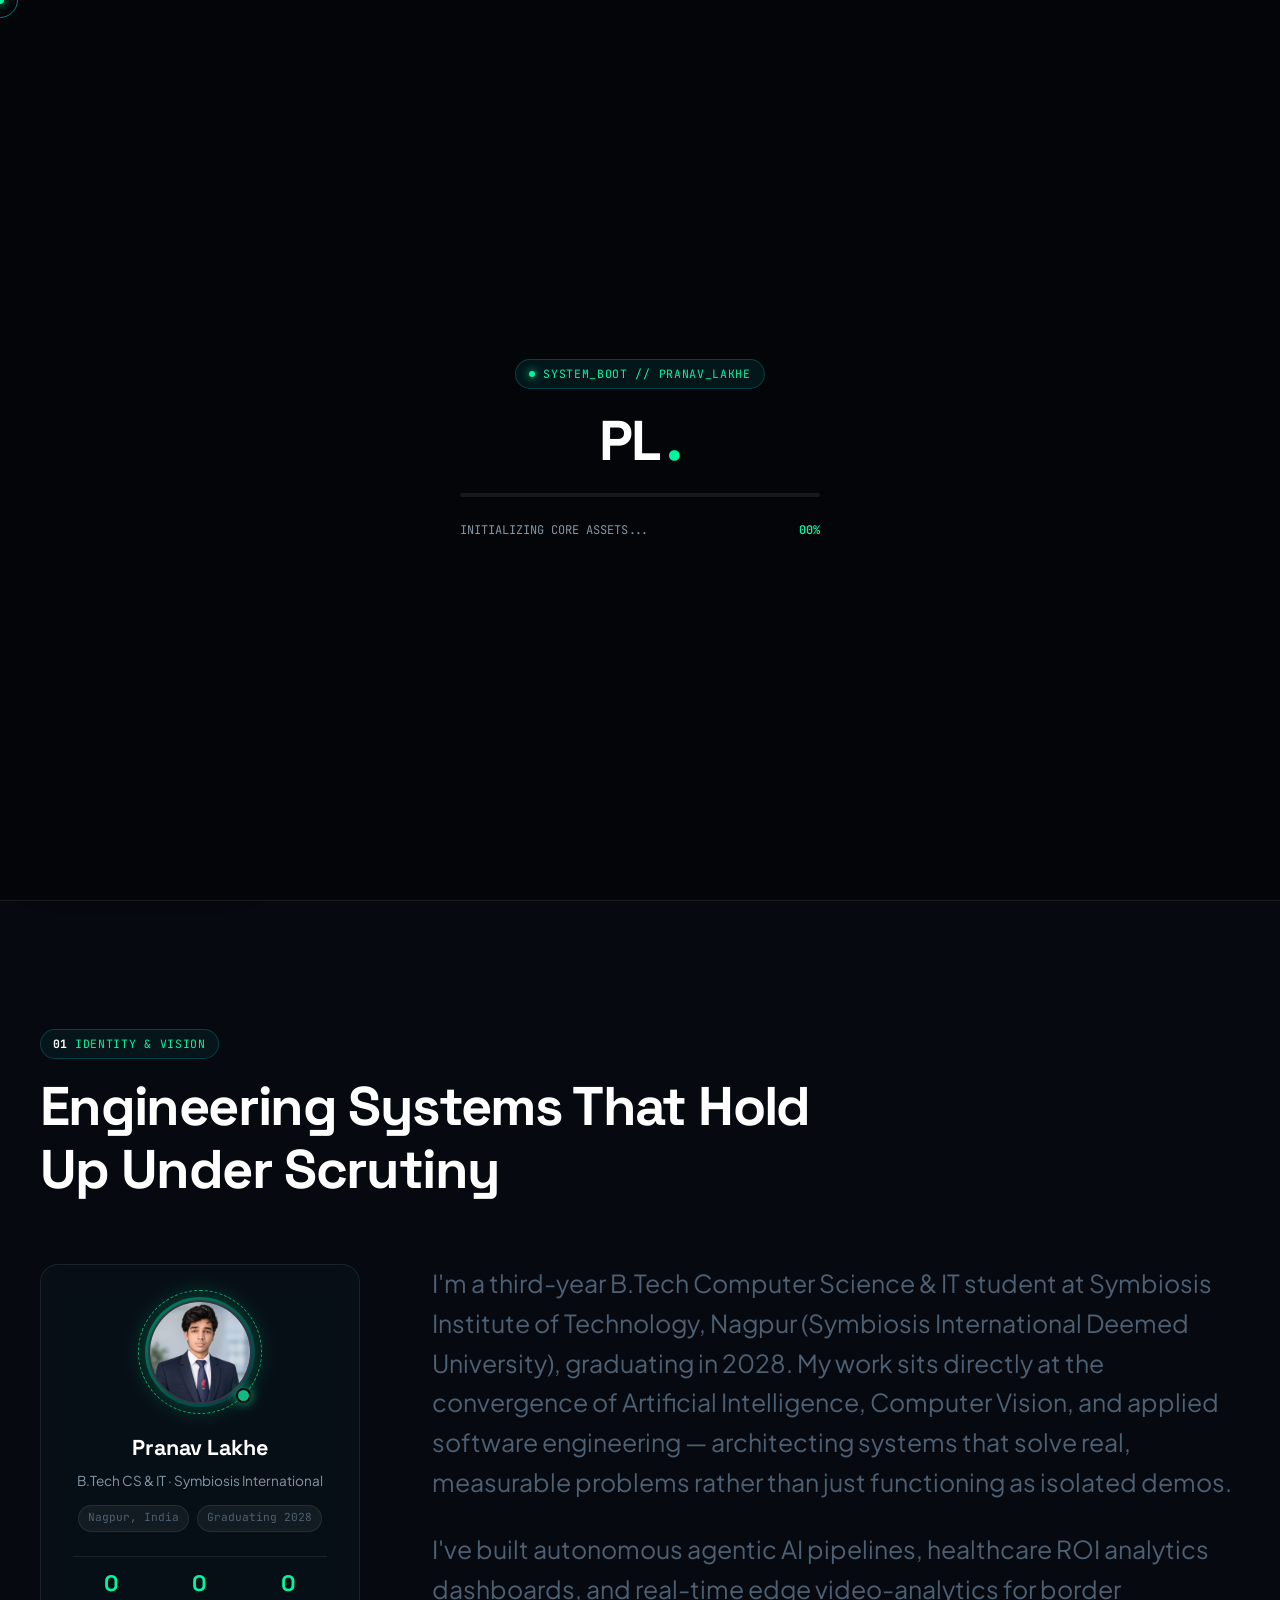
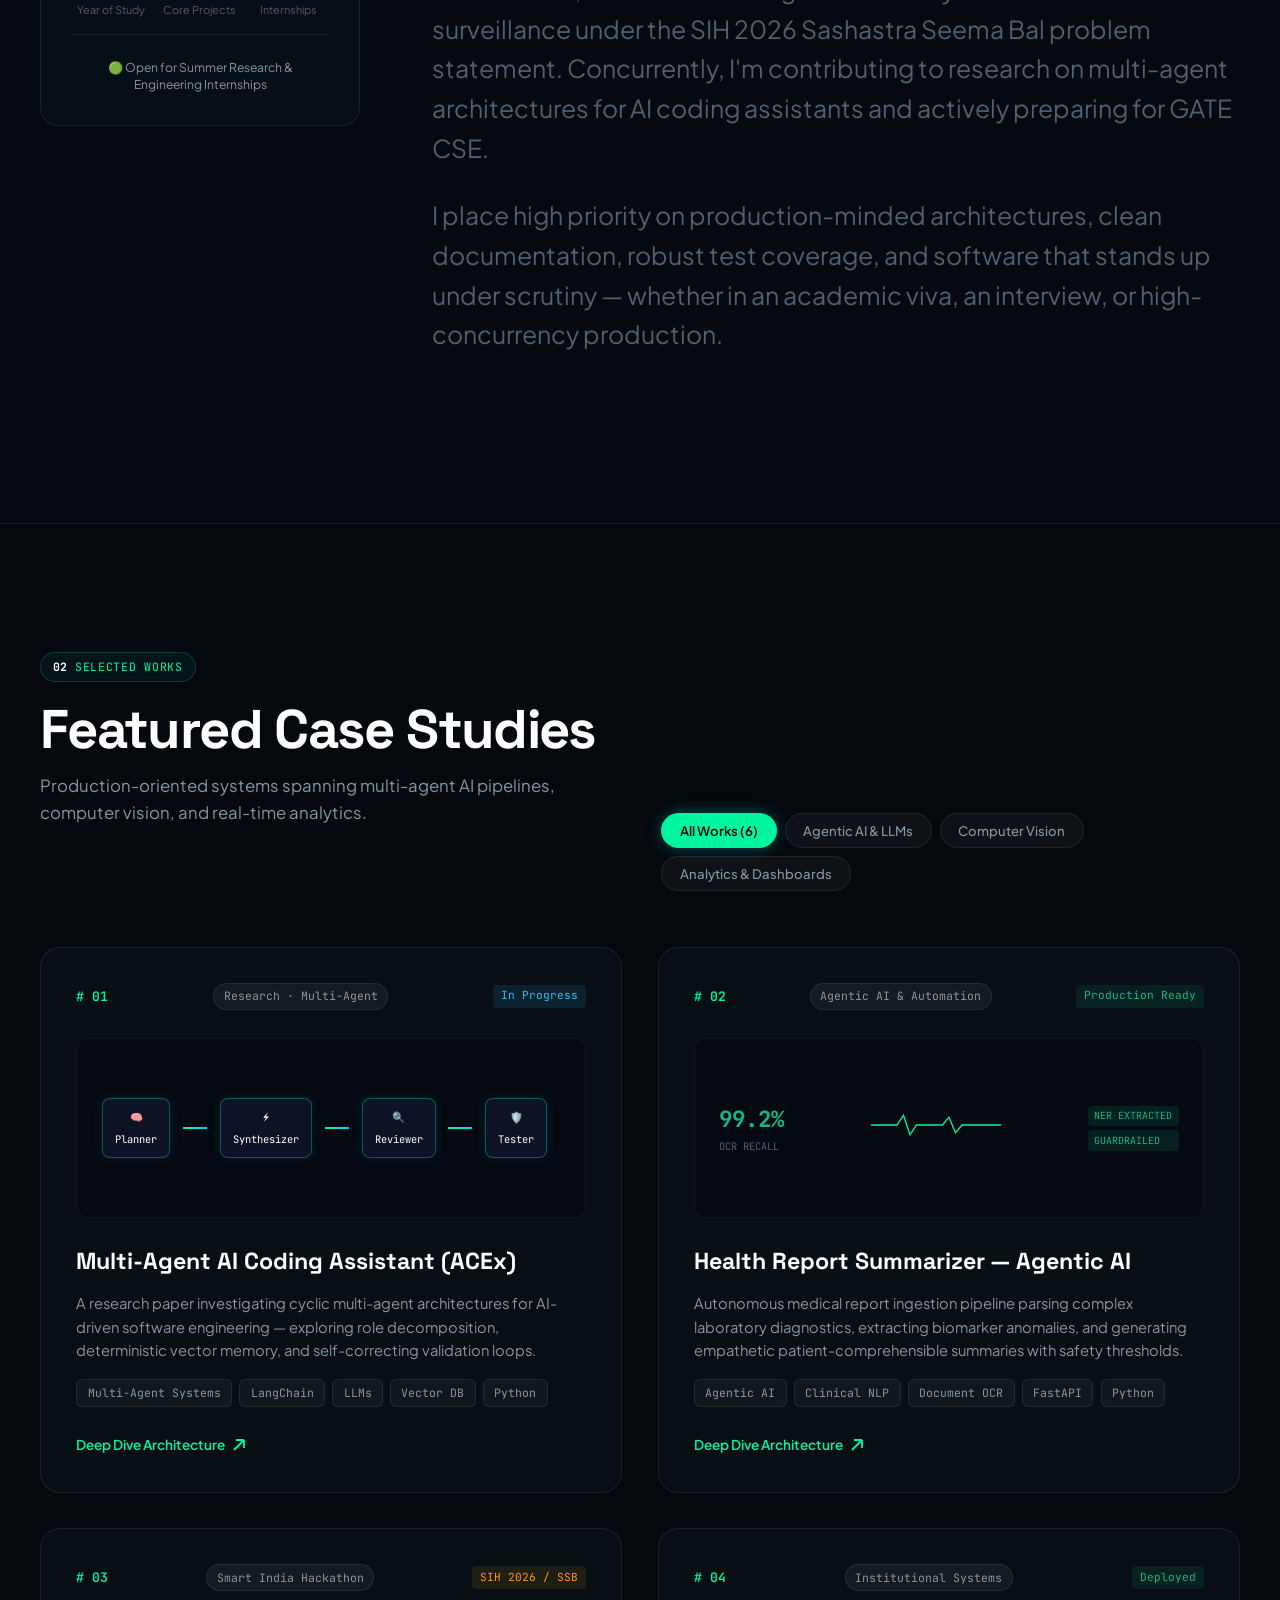
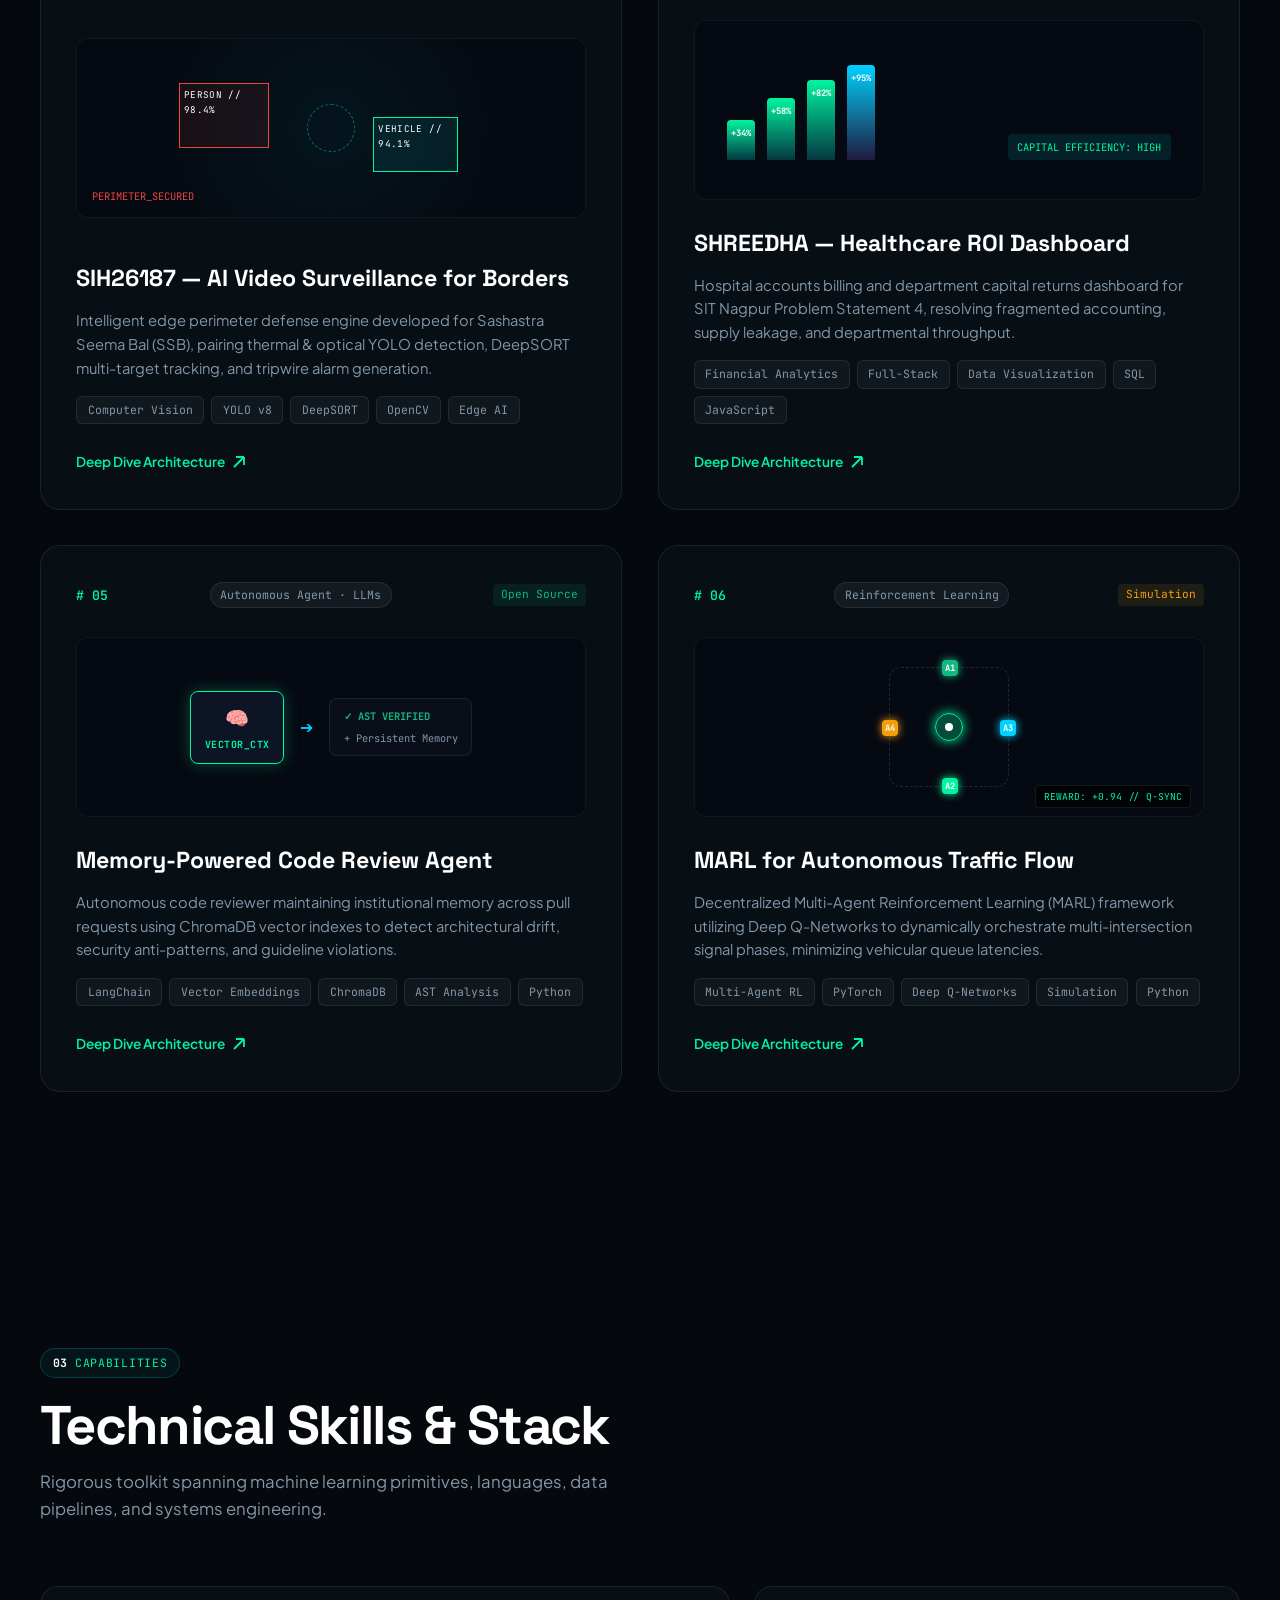
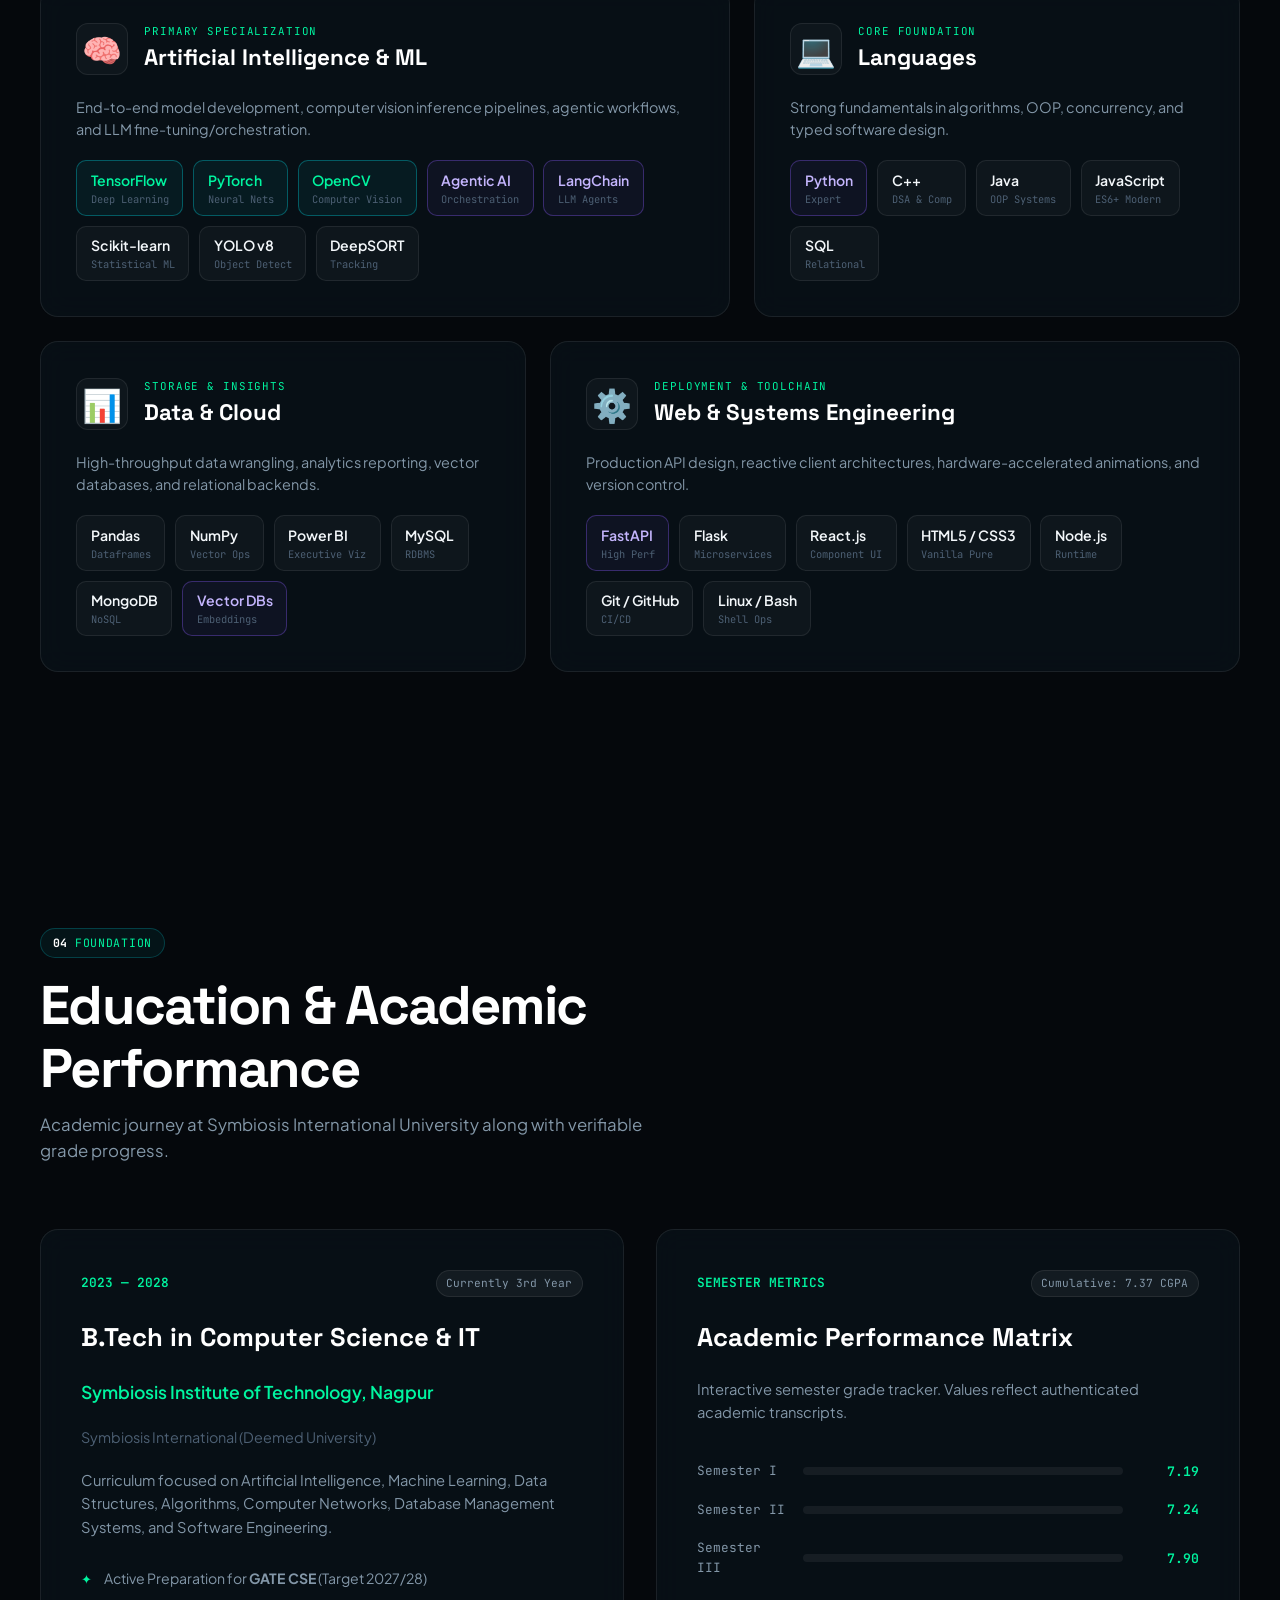
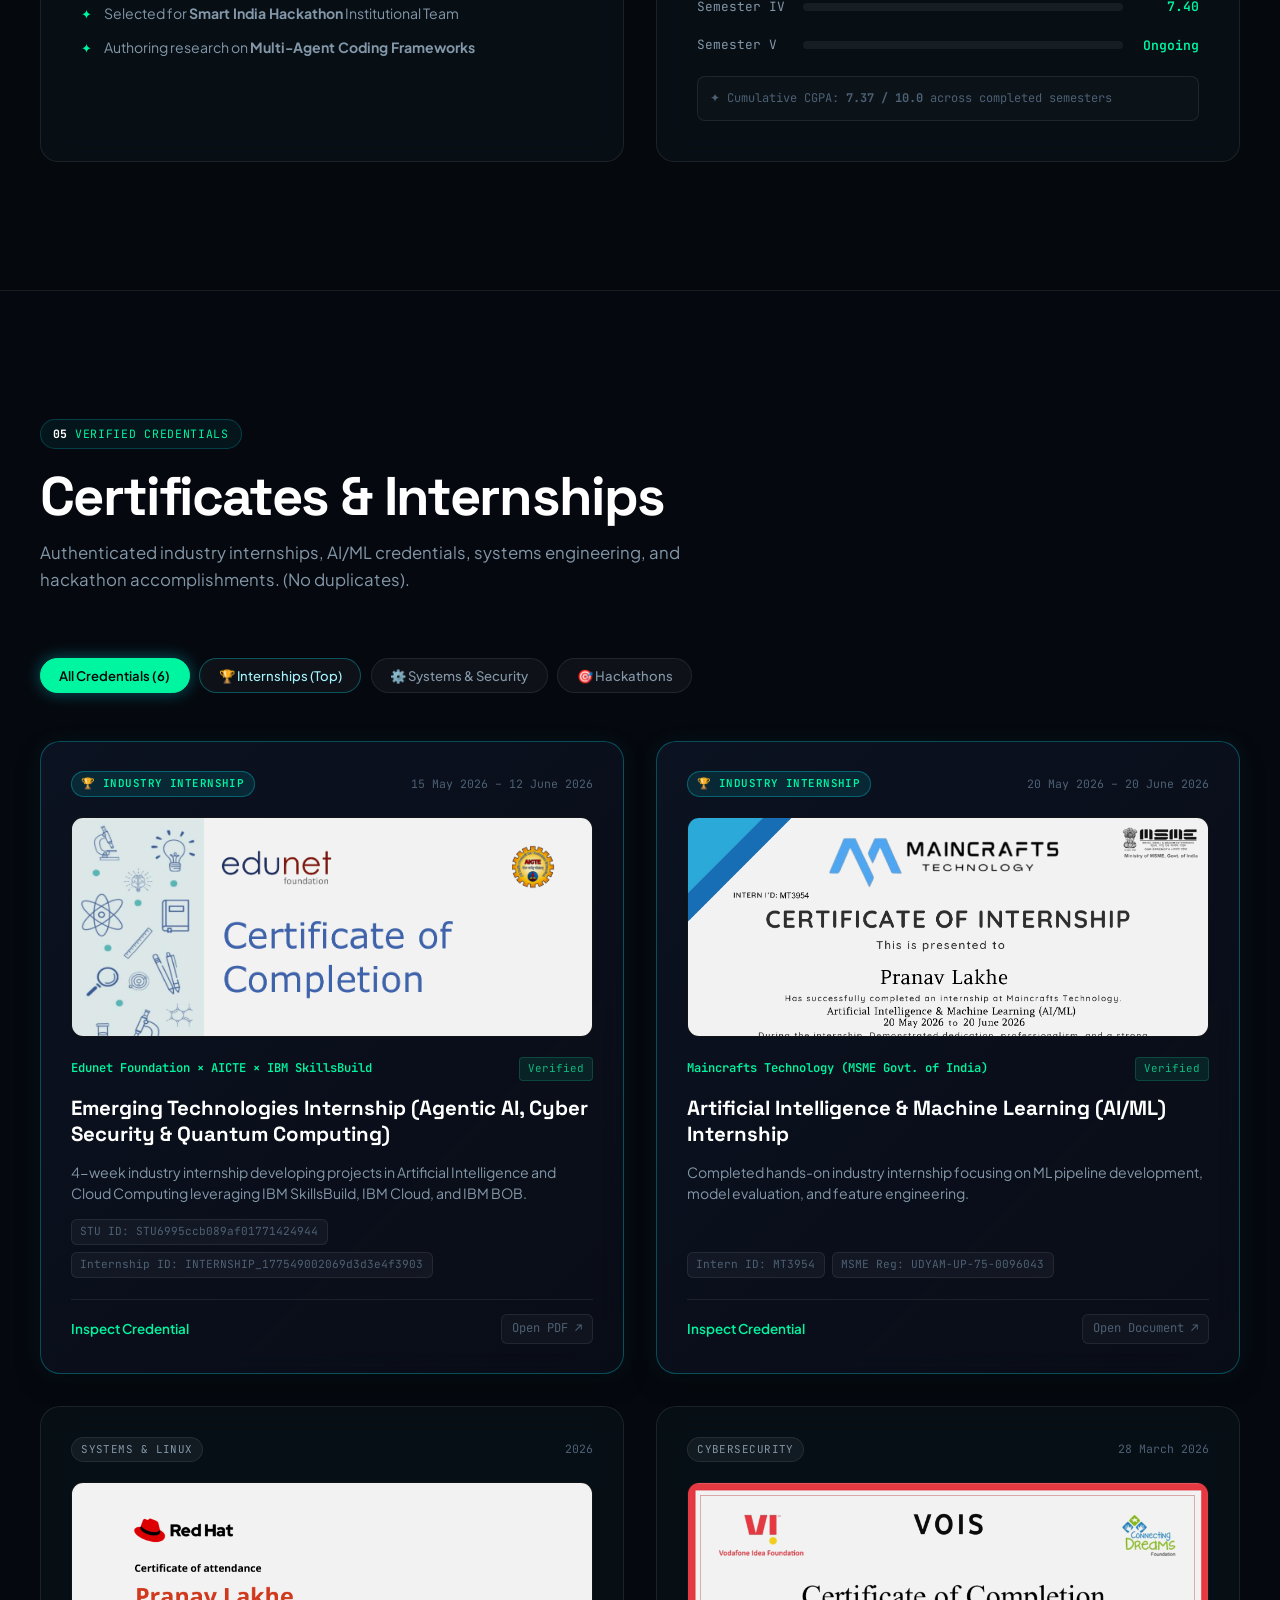
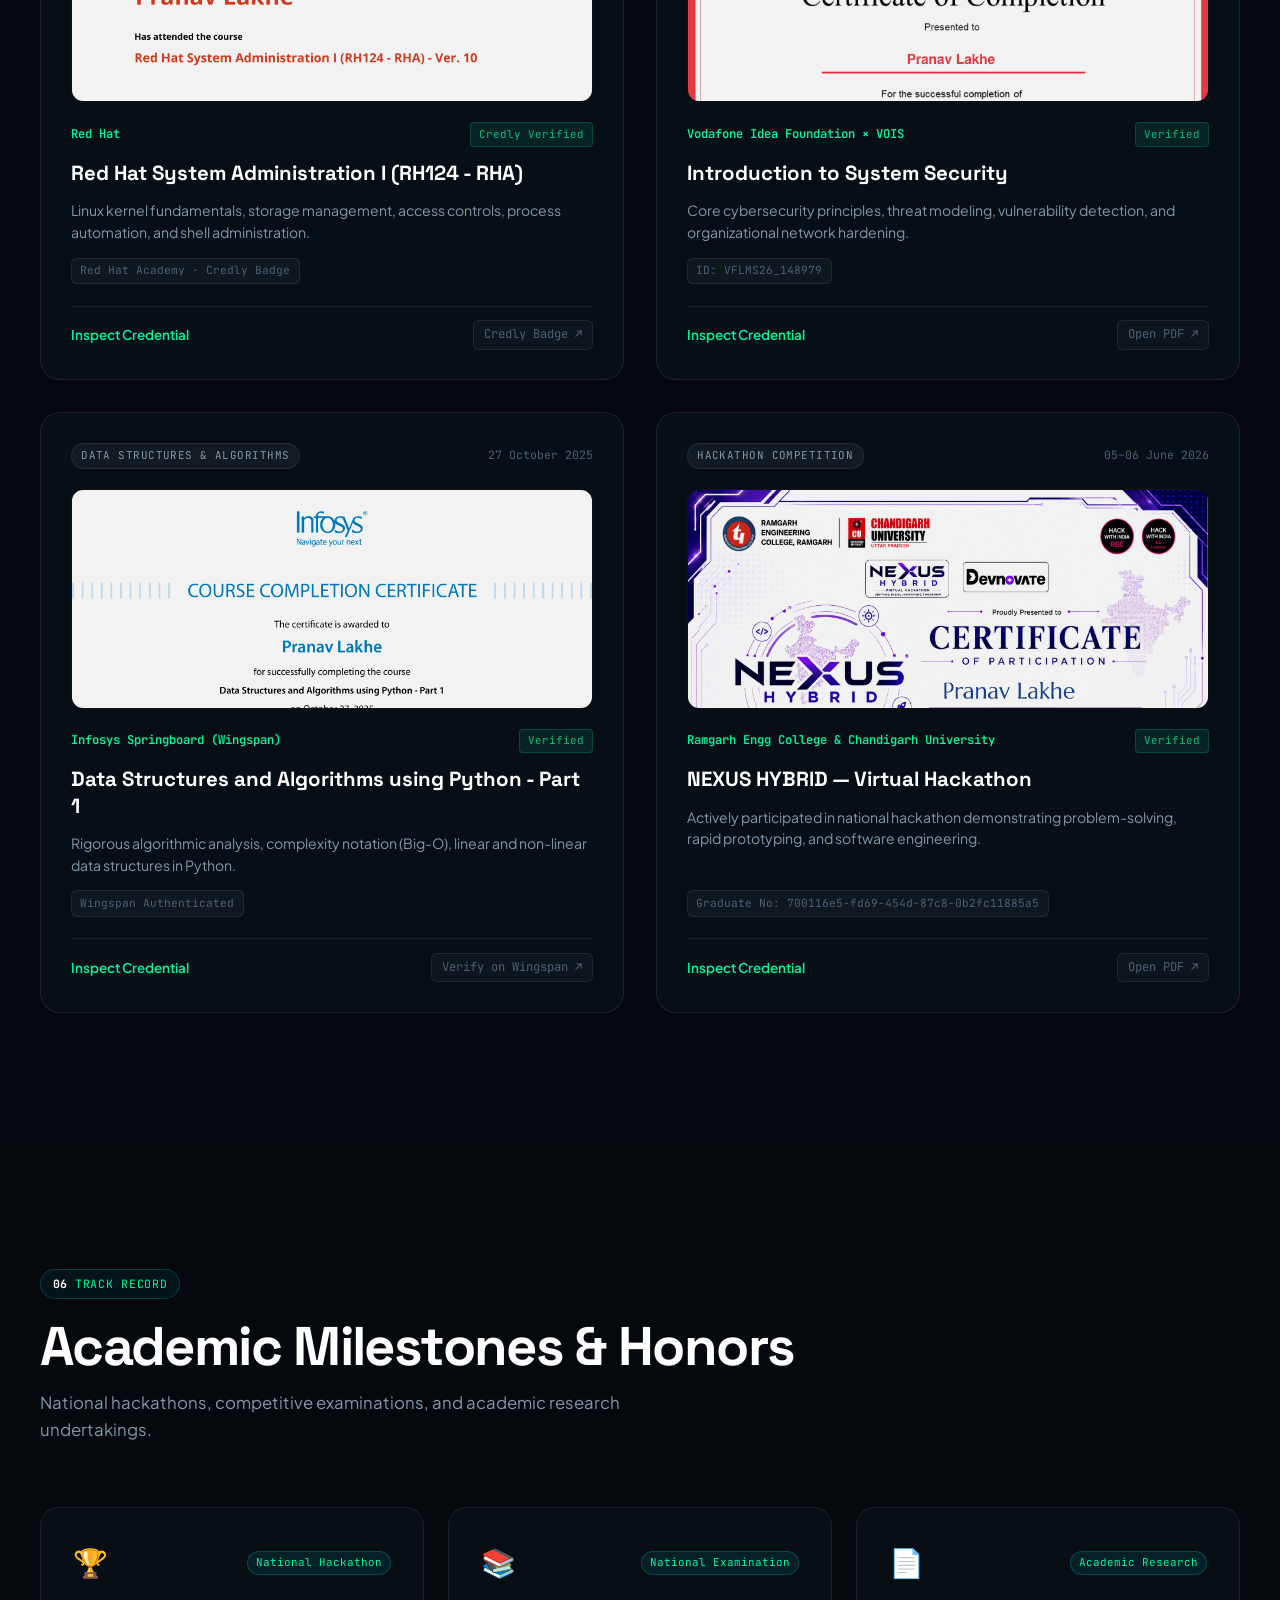
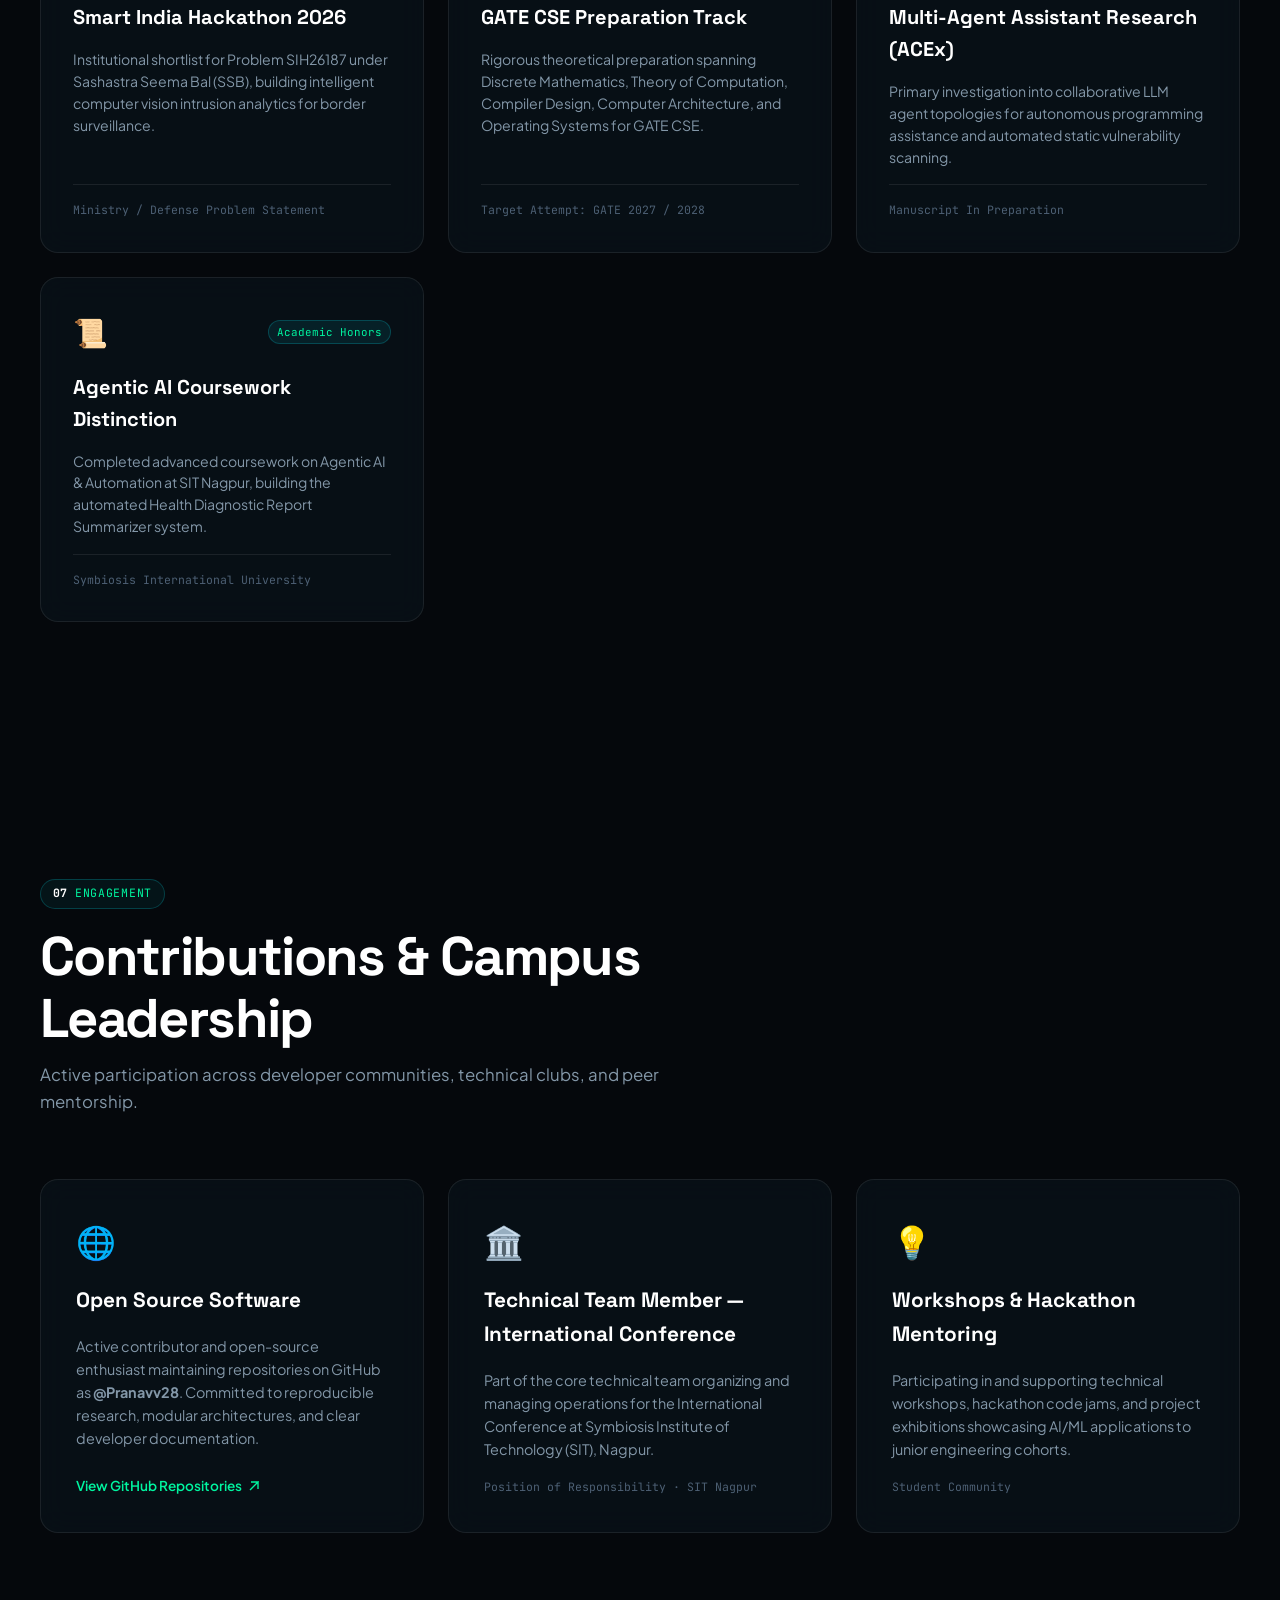
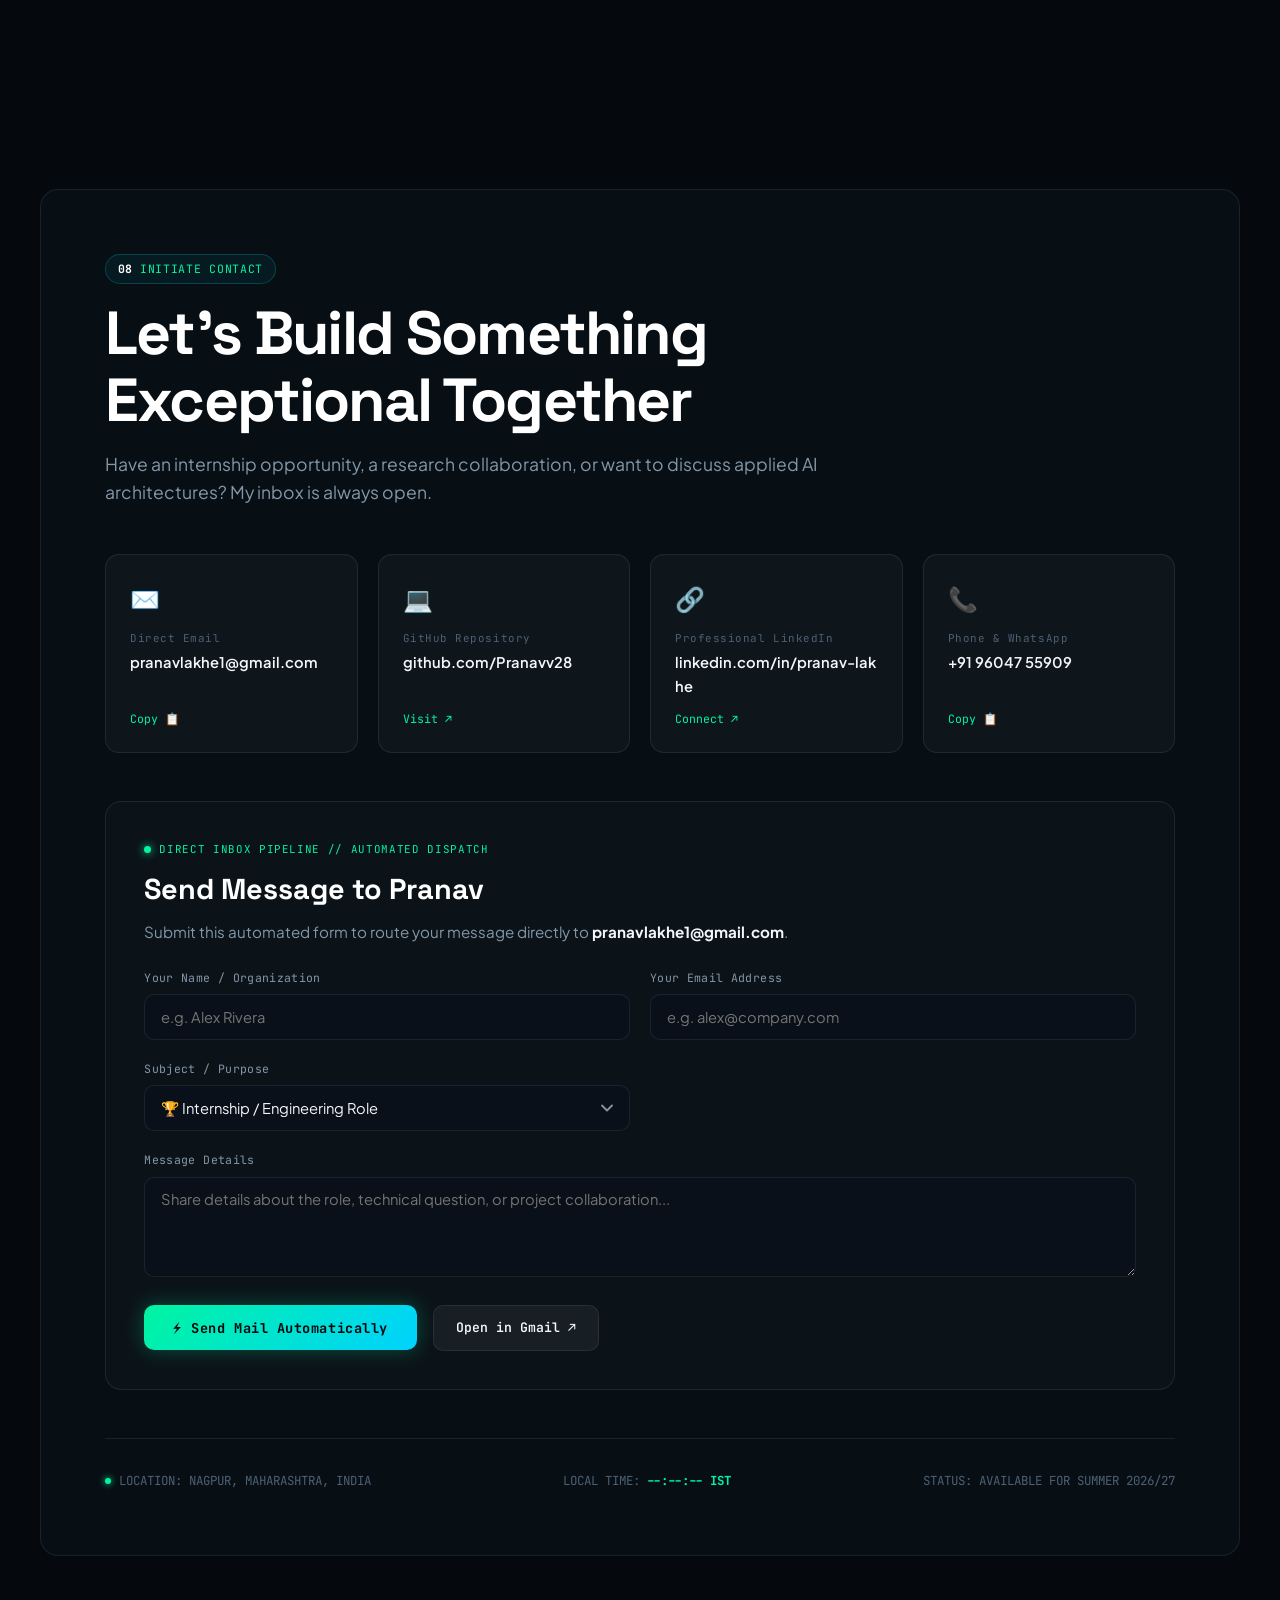
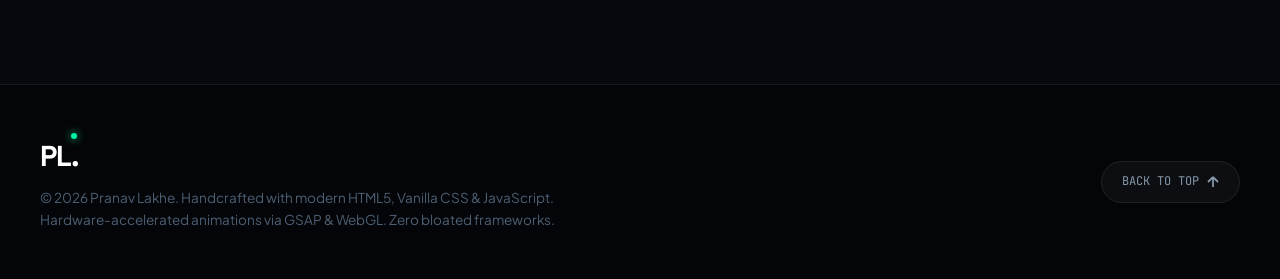
==== commit 3e2de9f6: "Add official Resume PDF and synchronize contact info, CGPA 7.37, and conference leadership with resu" ====
--- a/files/index.html
+++ b/files/index.html
@@ -798,7 +798,7 @@
           <div class="edu-cgpa-card liquid-card reveal-up">
             <div class="edu-card-header">
               <span class="edu-period">SEMESTER METRICS</span>
-              <span class="edu-status-pill">Cumulative: 7.43 CGPA</span>
+              <span class="edu-status-pill">Cumulative: 7.37 CGPA</span>
             </div>
             <h3 class="edu-degree">Academic Performance Matrix</h3>
             <p class="edu-summary">Interactive semester grade tracker. Values reflect authenticated academic
@@ -847,7 +847,7 @@
             </div>
 
             <div class="cgpa-note">
-              <span>✦ Cumulative CGPA: <strong>7.43 / 10.0</strong> across 4 completed semesters</span>
+              <span>✦ Cumulative CGPA: <strong>7.37 / 10.0</strong> across completed semesters</span>
             </div>
           </div>
         </div>
@@ -1207,12 +1207,11 @@
 
           <div class="contrib-card liquid-card reveal-up">
             <div class="contrib-icon">🏛️</div>
-            <h3 class="contrib-title">Technical Clubs &amp; SIT Committees</h3>
+            <h3 class="contrib-title">Technical Team Member — International Conference</h3>
             <p class="contrib-desc">
-              Engaged member of student technical bodies at Symbiosis Institute of Technology, Nagpur. Assisting peers
-              with competitive coding setups, hackathon ideation, and collaborative engineering.
+              Part of the core technical team organizing and managing operations for the International Conference at Symbiosis Institute of Technology (SIT), Nagpur.
             </p>
-            <span class="contrib-badge">SIT Nagpur Campus</span>
+            <span class="contrib-badge">Position of Responsibility · SIT Nagpur</span>
           </div>
 
           <div class="contrib-card liquid-card reveal-up">
@@ -1281,12 +1280,12 @@
             </a>
 
             <!-- Phone / WhatsApp -->
-            <div class="contact-tile copyable" data-copy="+919876543210" role="button" tabindex="0"
+            <div class="contact-tile copyable" data-copy="+919604755909" role="button" tabindex="0"
               title="Click to copy phone number">
               <div class="tile-icon-box">📞</div>
               <div class="tile-body">
                 <span class="tile-label">Phone &amp; WhatsApp</span>
-                <span class="tile-val">+91 98765 43210</span>
+                <span class="tile-val">+91 96047 55909</span>
               </div>
               <span class="tile-action">Copy 📋</span>
             </div>
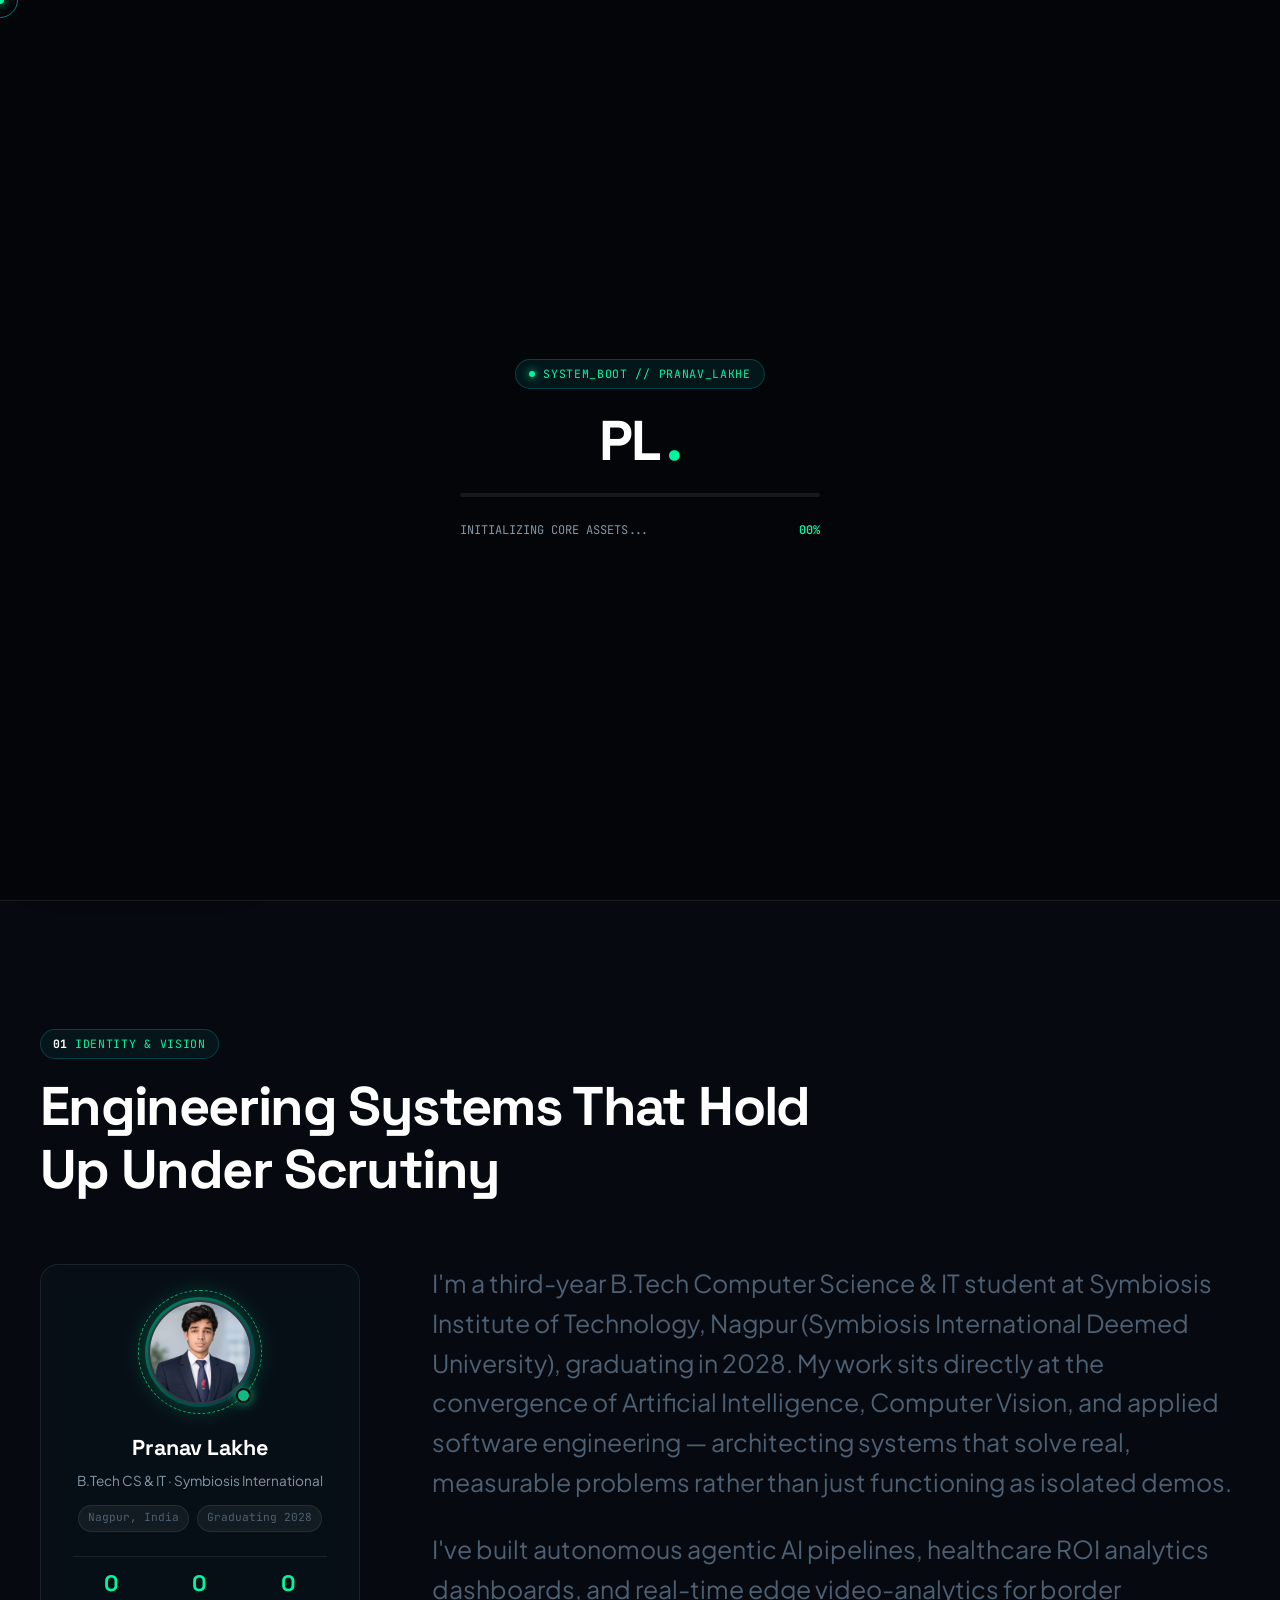
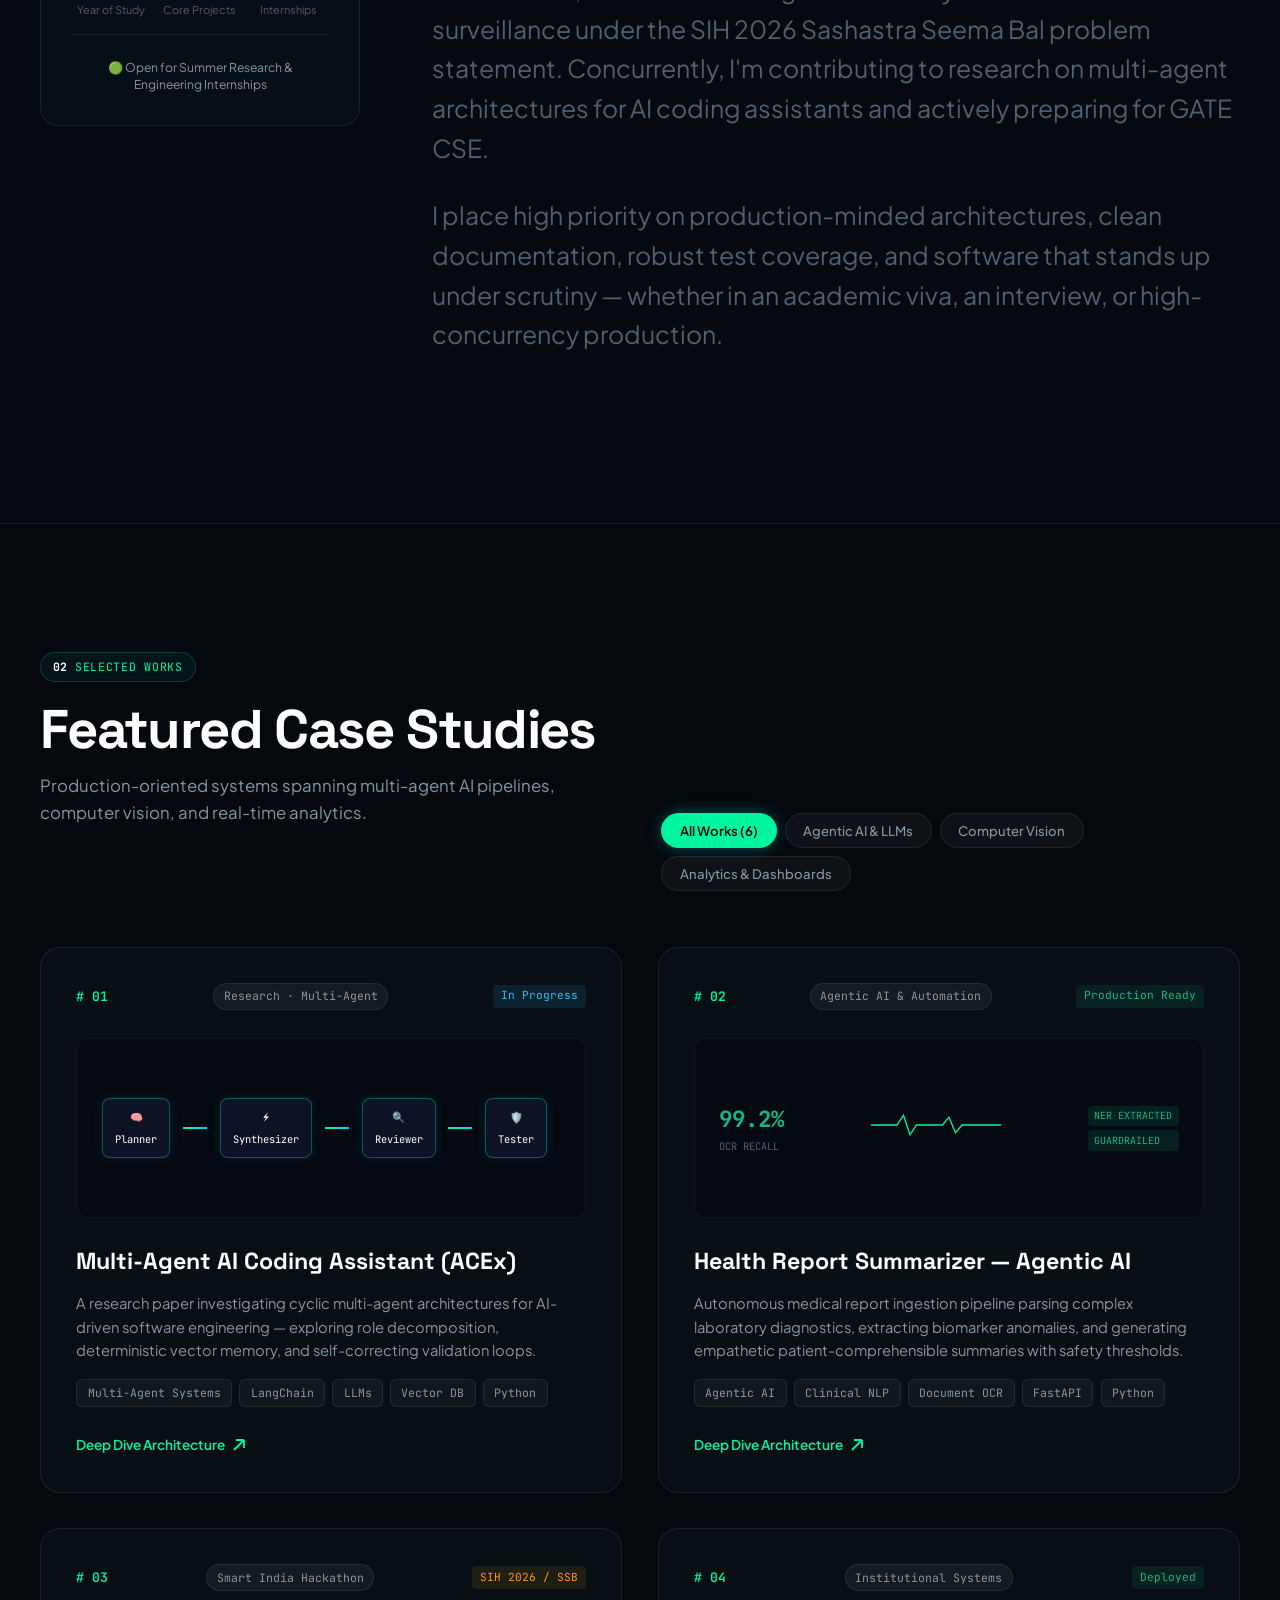
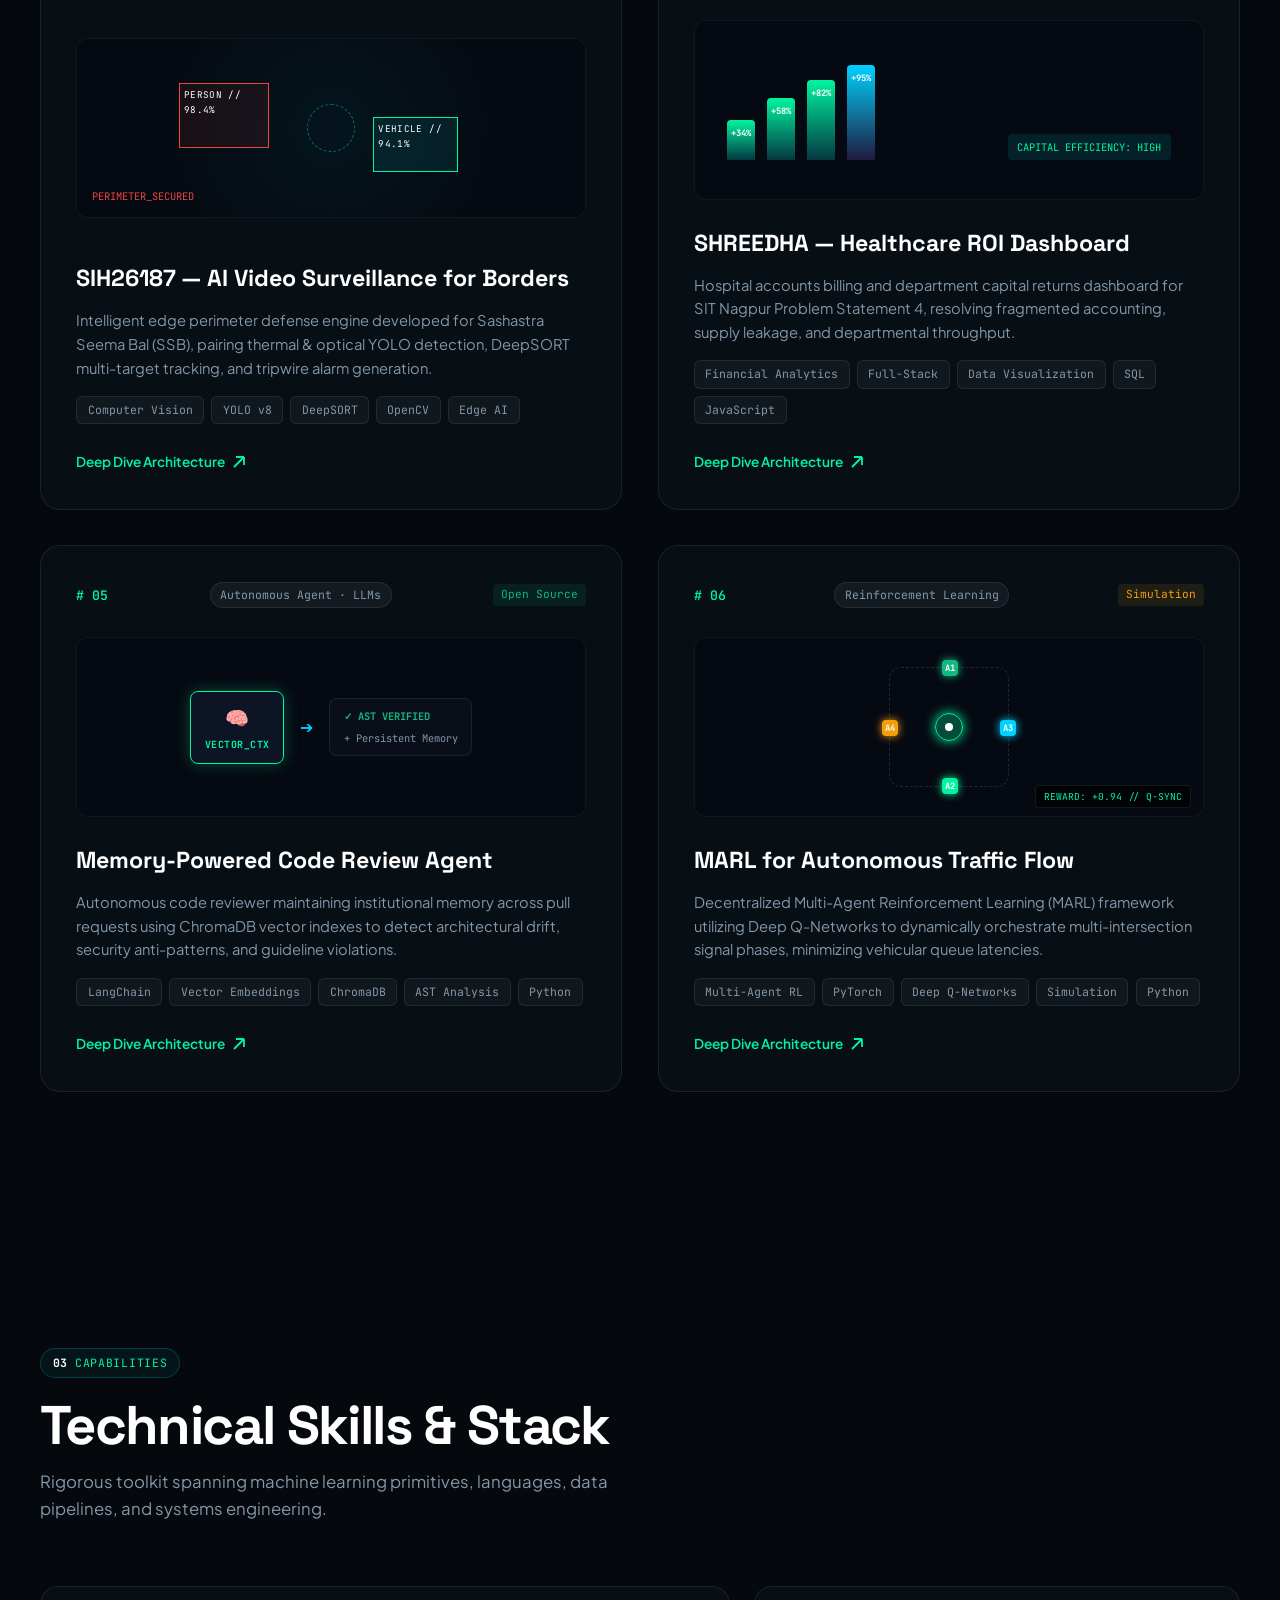
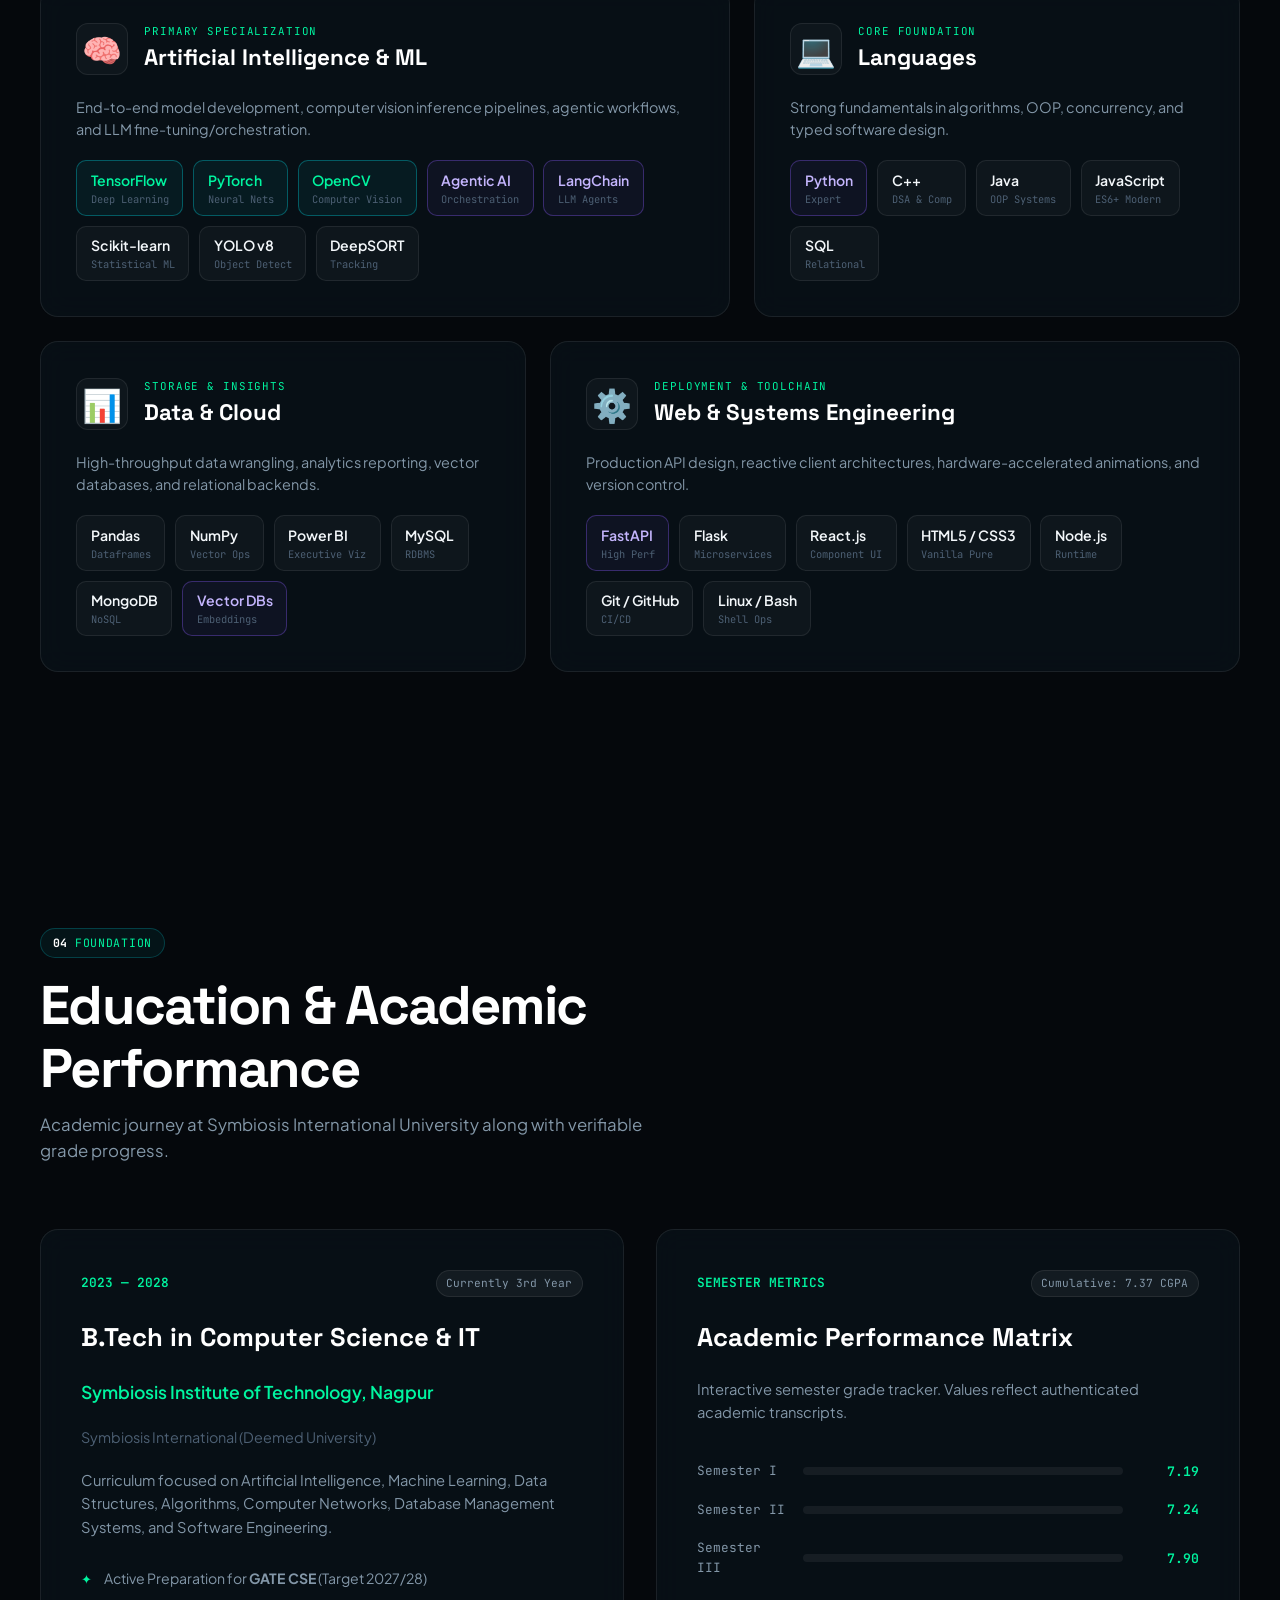
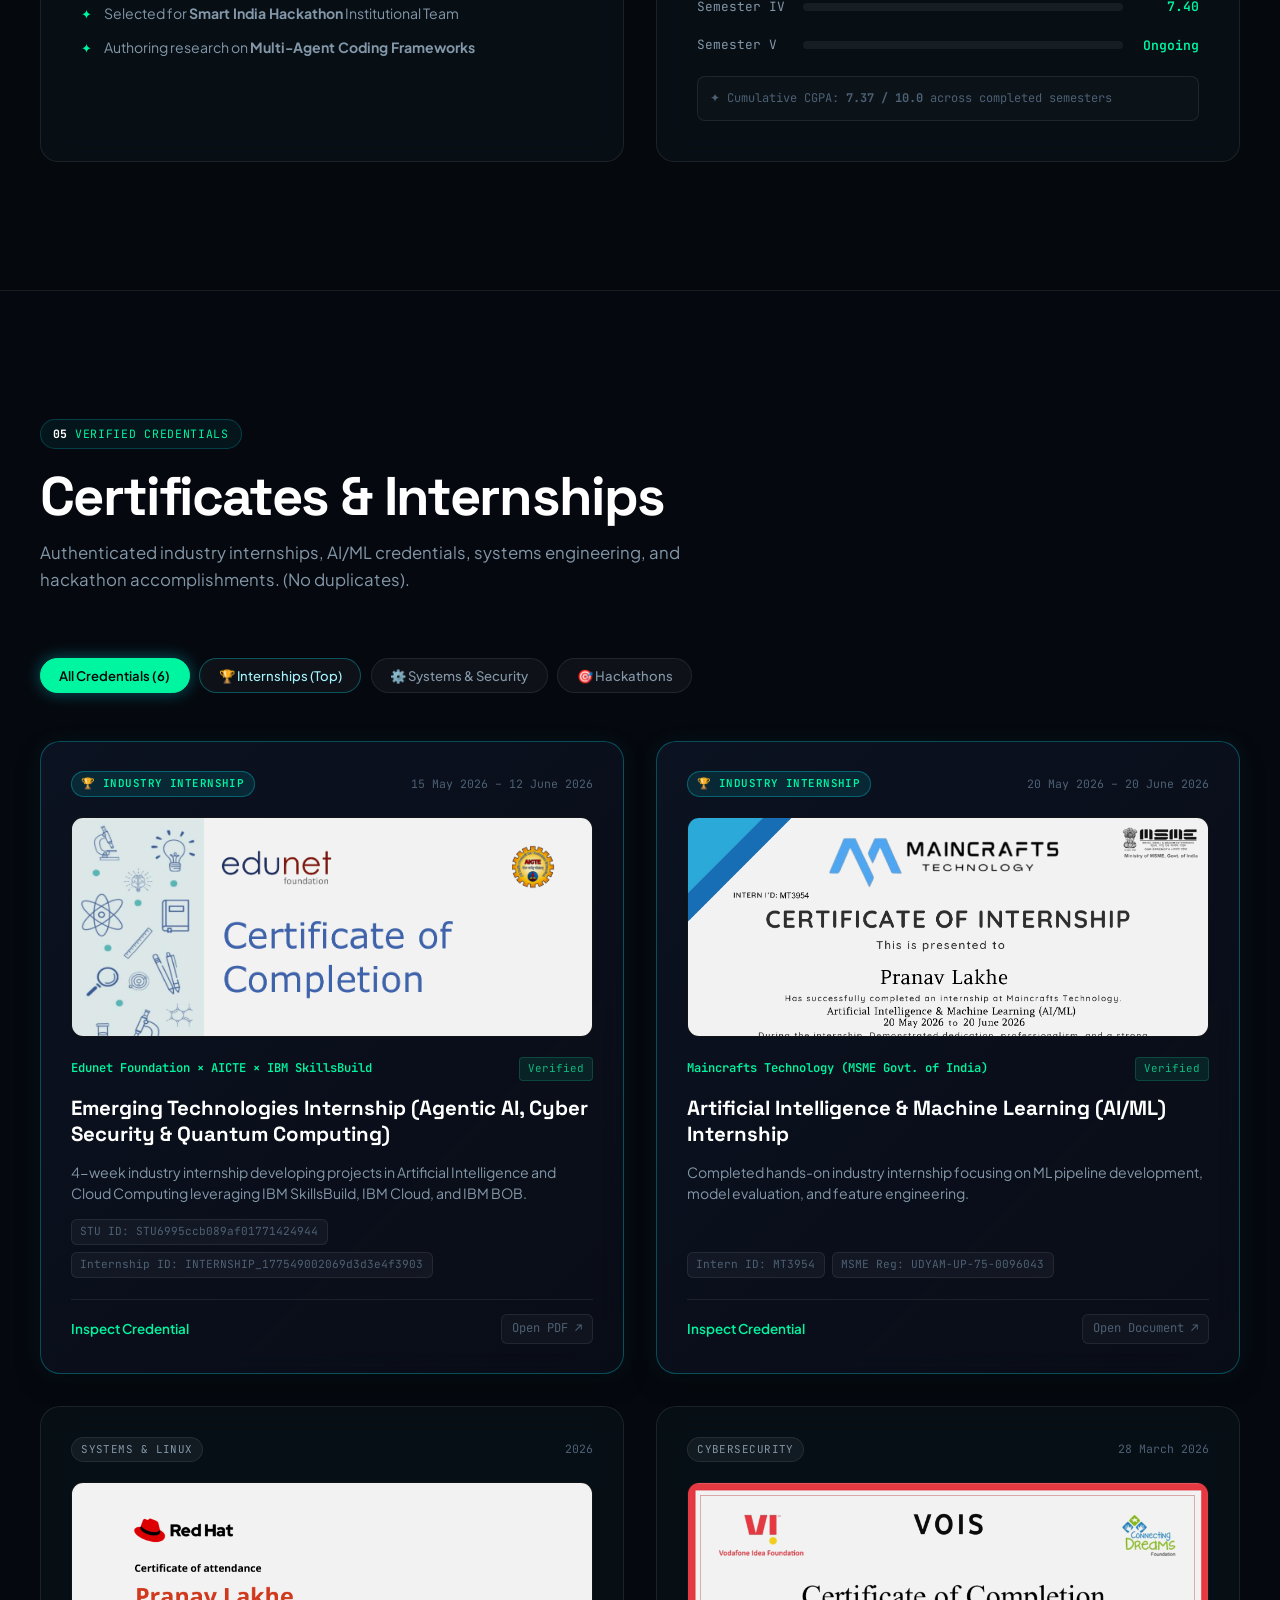
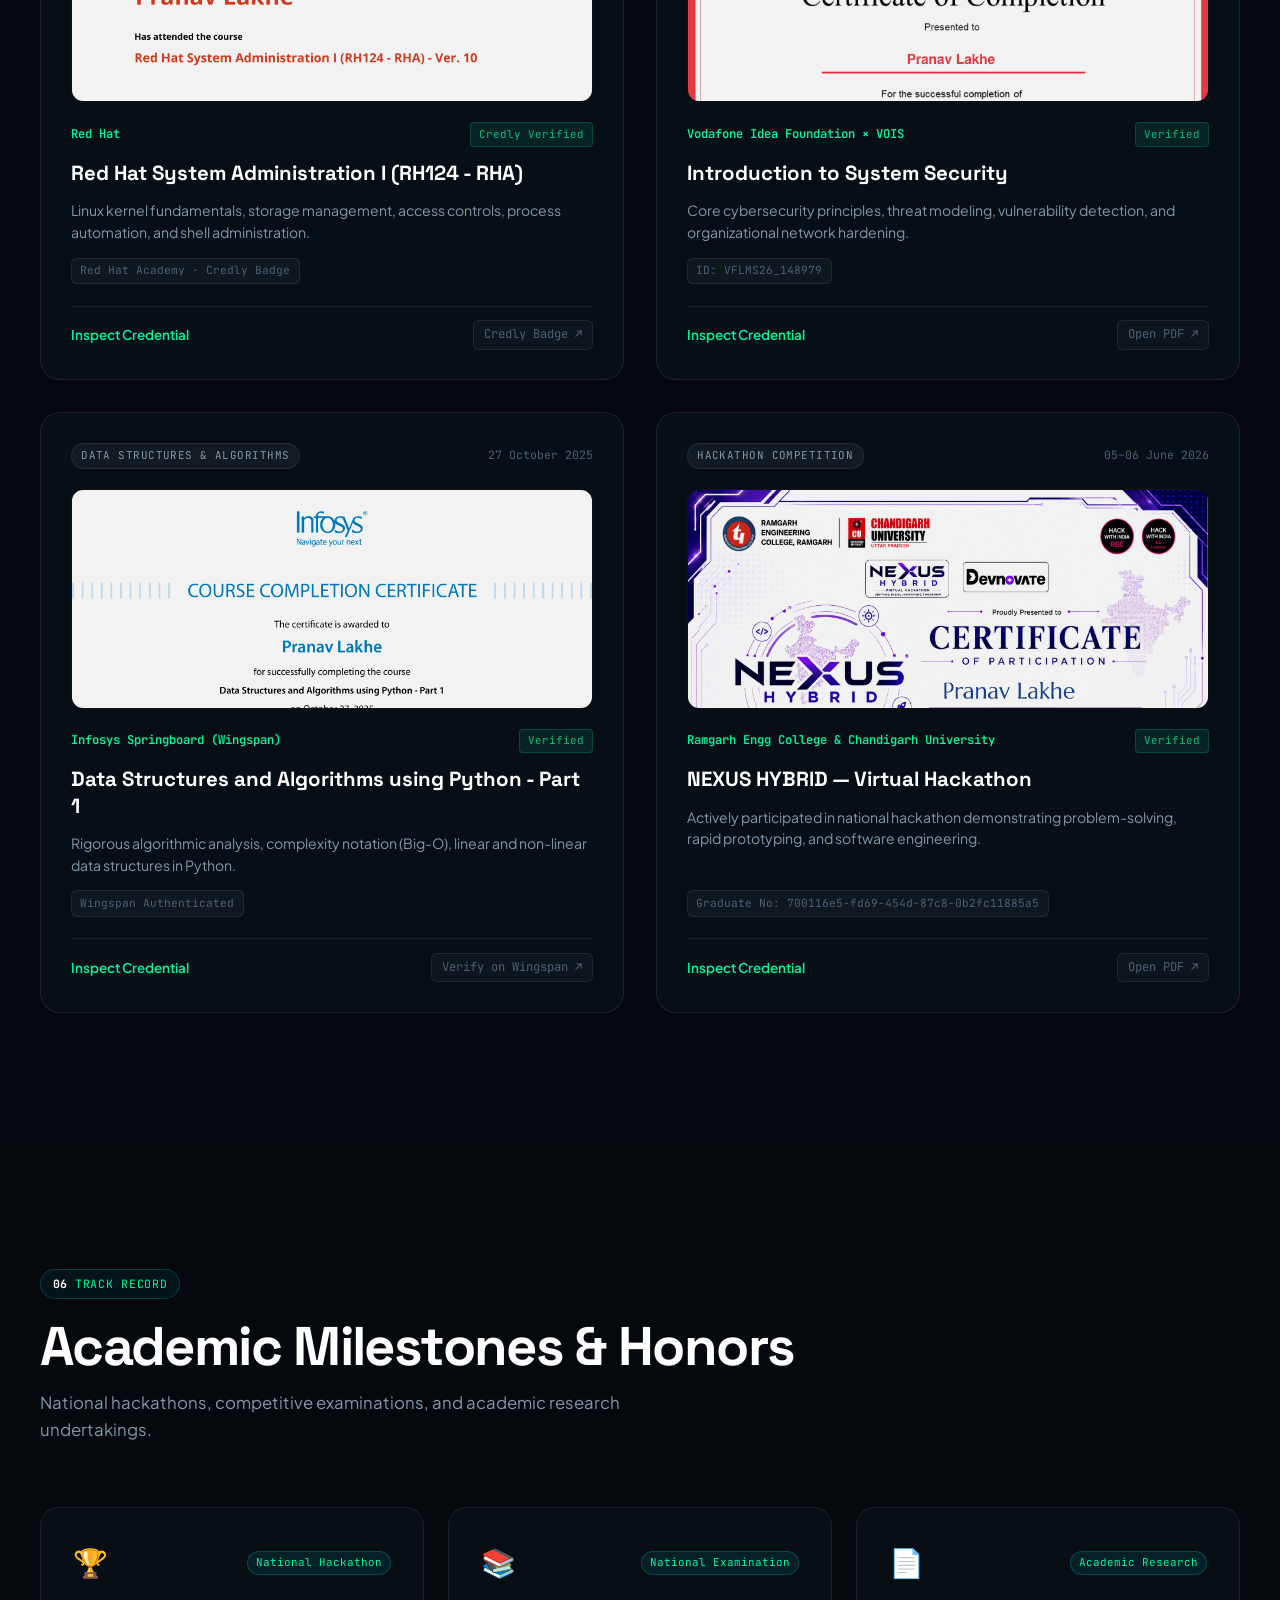
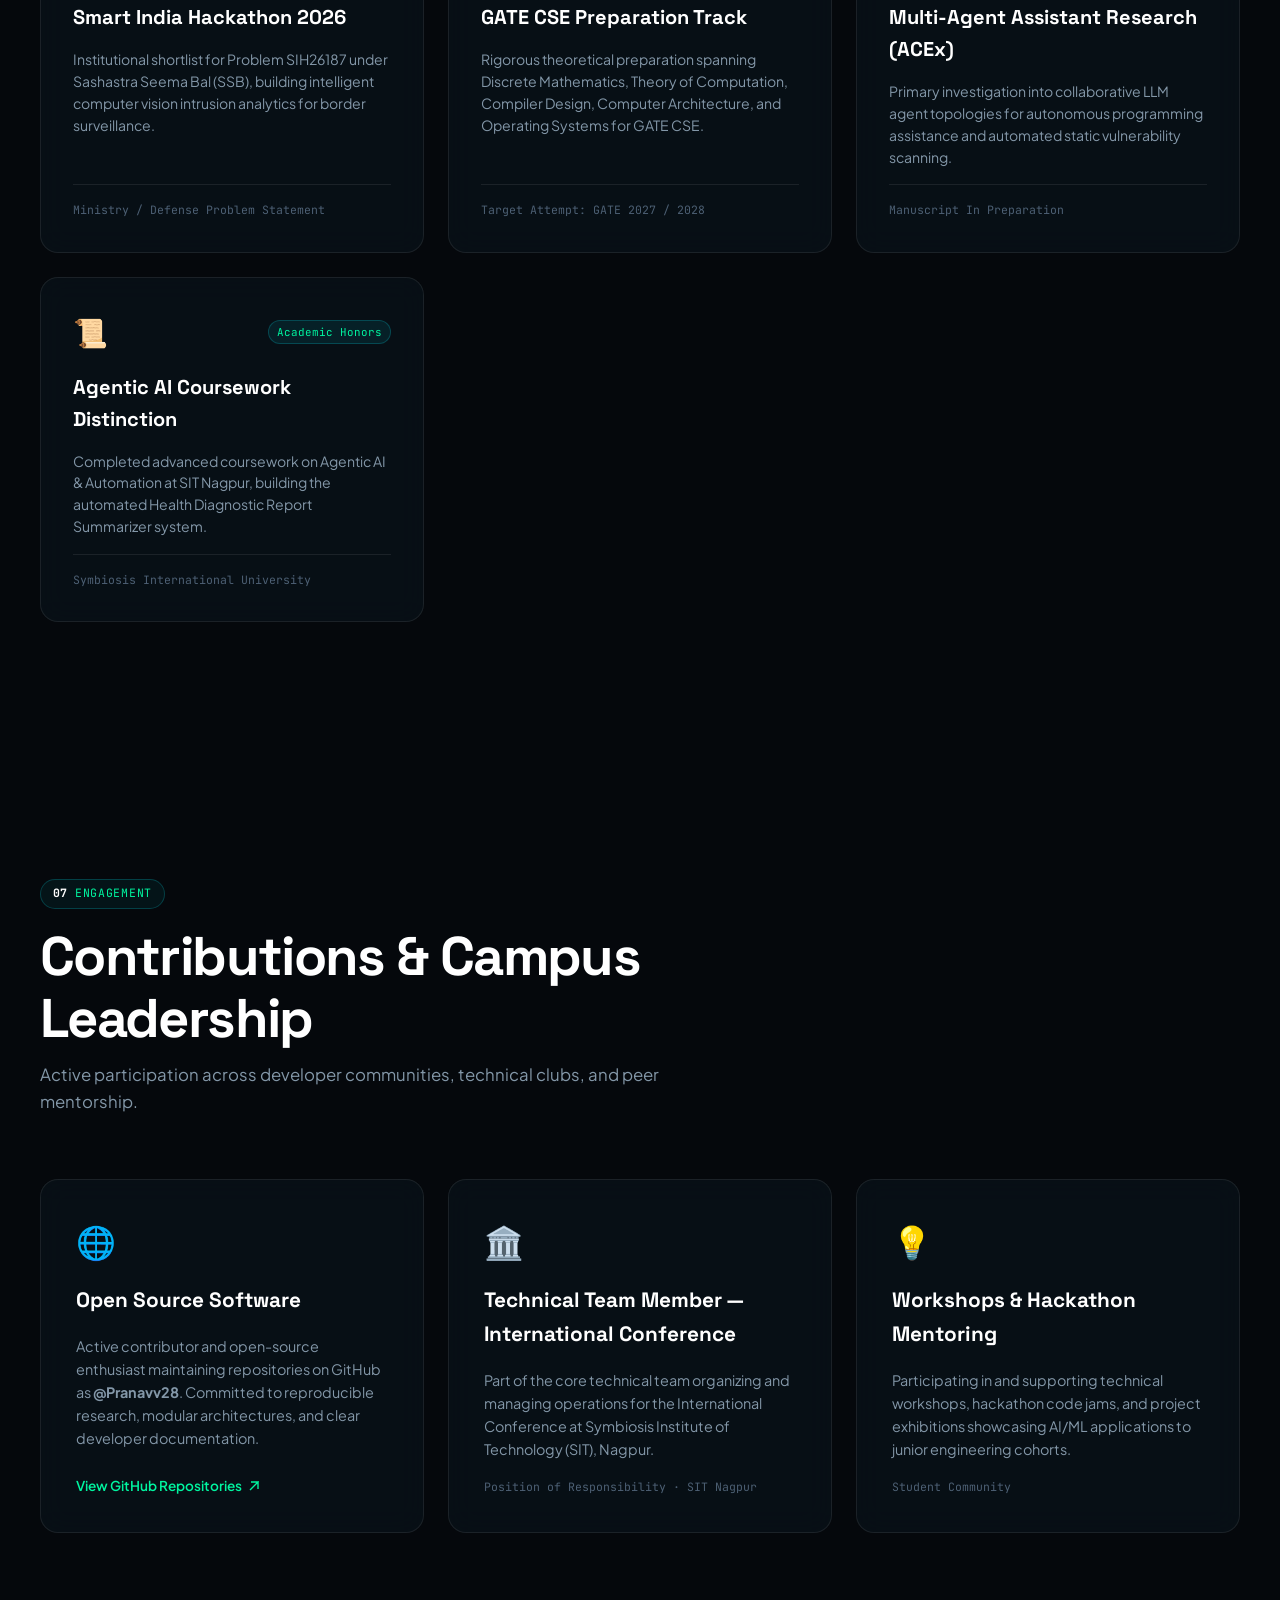
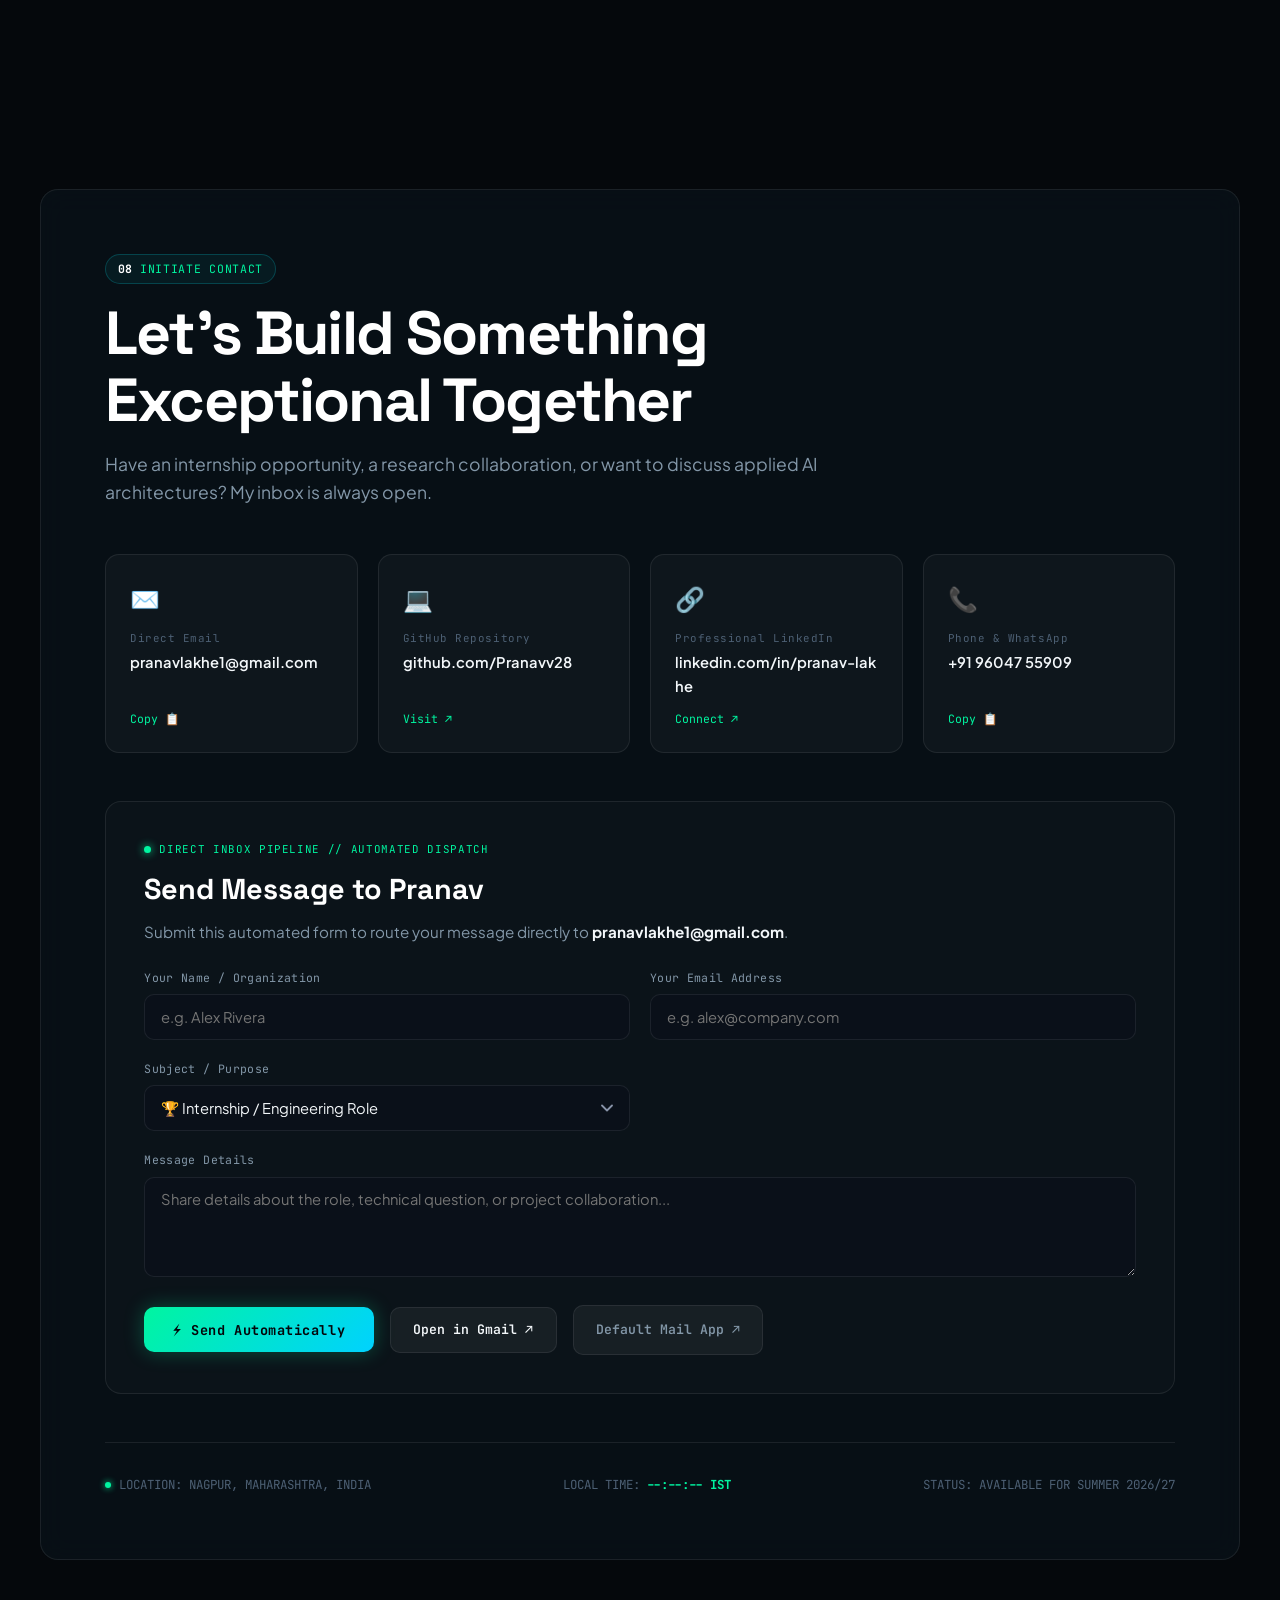
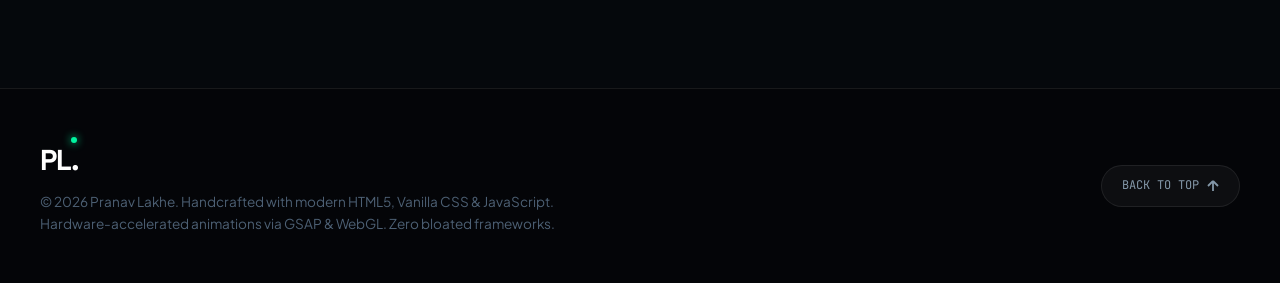
==== commit 550305e4: "Add multi-channel email dispatch: Auto Send, Google Mail composer, and default mailto app buttons" ====
--- a/files/index.html
+++ b/files/index.html
@@ -1304,7 +1304,10 @@
               </p>
             </div>
 
-            <form class="automated-contact-form" id="automatedContactForm">
+            <form class="automated-contact-form" id="automatedContactForm" action="https://formsubmit.co/pranavlakhe1@gmail.com" method="POST" target="_blank">
+              <input type="hidden" name="_captcha" value="false" />
+              <input type="hidden" name="_template" value="table" />
+              <input type="hidden" name="_subject" id="hiddenSubject" value="[Portfolio Dispatch] New Message for Pranav Lakhe" />
               <div class="form-row">
                 <div class="form-field">
                   <label for="senderName" class="form-label">Your Name / Organization</label>
@@ -1340,12 +1343,16 @@
               <div class="form-actions-row">
                 <button type="submit" class="btn-dispatch-mail" id="dispatchMailBtn">
                   <span class="btn-icon">⚡</span>
-                  <span class="btn-text" id="dispatchBtnText">Send Mail Automatically</span>
+                  <span class="btn-text" id="dispatchBtnText">Send Automatically</span>
                 </button>
                 <button type="button" class="btn-gmail-compose" id="gmailComposeBtn"
                   title="Launch prefilled draft in Gmail">
                   <span>Open in Gmail ↗</span>
                 </button>
+                <a href="mailto:pranavlakhe1@gmail.com" class="btn-mailto-compose" id="mailtoComposeBtn"
+                  title="Open in your default Mail app (Outlook, Apple Mail, etc.)">
+                  <span>Default Mail App ↗</span>
+                </a>
               </div>
 
               <!-- Dispatch Feedback Bar -->
--- a/files/style.css
+++ b/files/style.css
@@ -2599,6 +2599,31 @@
   transform: translateY(-2px);
 }
 
+.btn-mailto-compose {
+  display: inline-flex;
+  align-items: center;
+  gap: 0.45rem;
+  padding: 0.85rem 1.4rem;
+  border-radius: 10px;
+  background: rgba(255, 255, 255, 0.05);
+  border: 1px solid var(--border);
+  color: var(--text-muted);
+  font-family: var(--font-mono);
+  font-size: 0.82rem;
+  font-weight: 600;
+  text-decoration: none;
+  transition: all 0.25s var(--ease-expo);
+  cursor: pointer;
+}
+
+.btn-mailto-compose:hover {
+  background: rgba(0, 210, 255, 0.12);
+  border-color: var(--accent-secondary);
+  color: #fff;
+  transform: translateY(-2px);
+  box-shadow: 0 0 16px var(--accent-sec-glow);
+}
+
 .dispatch-feedback {
   padding: 0.9rem 1.25rem;
   border-radius: 8px;
